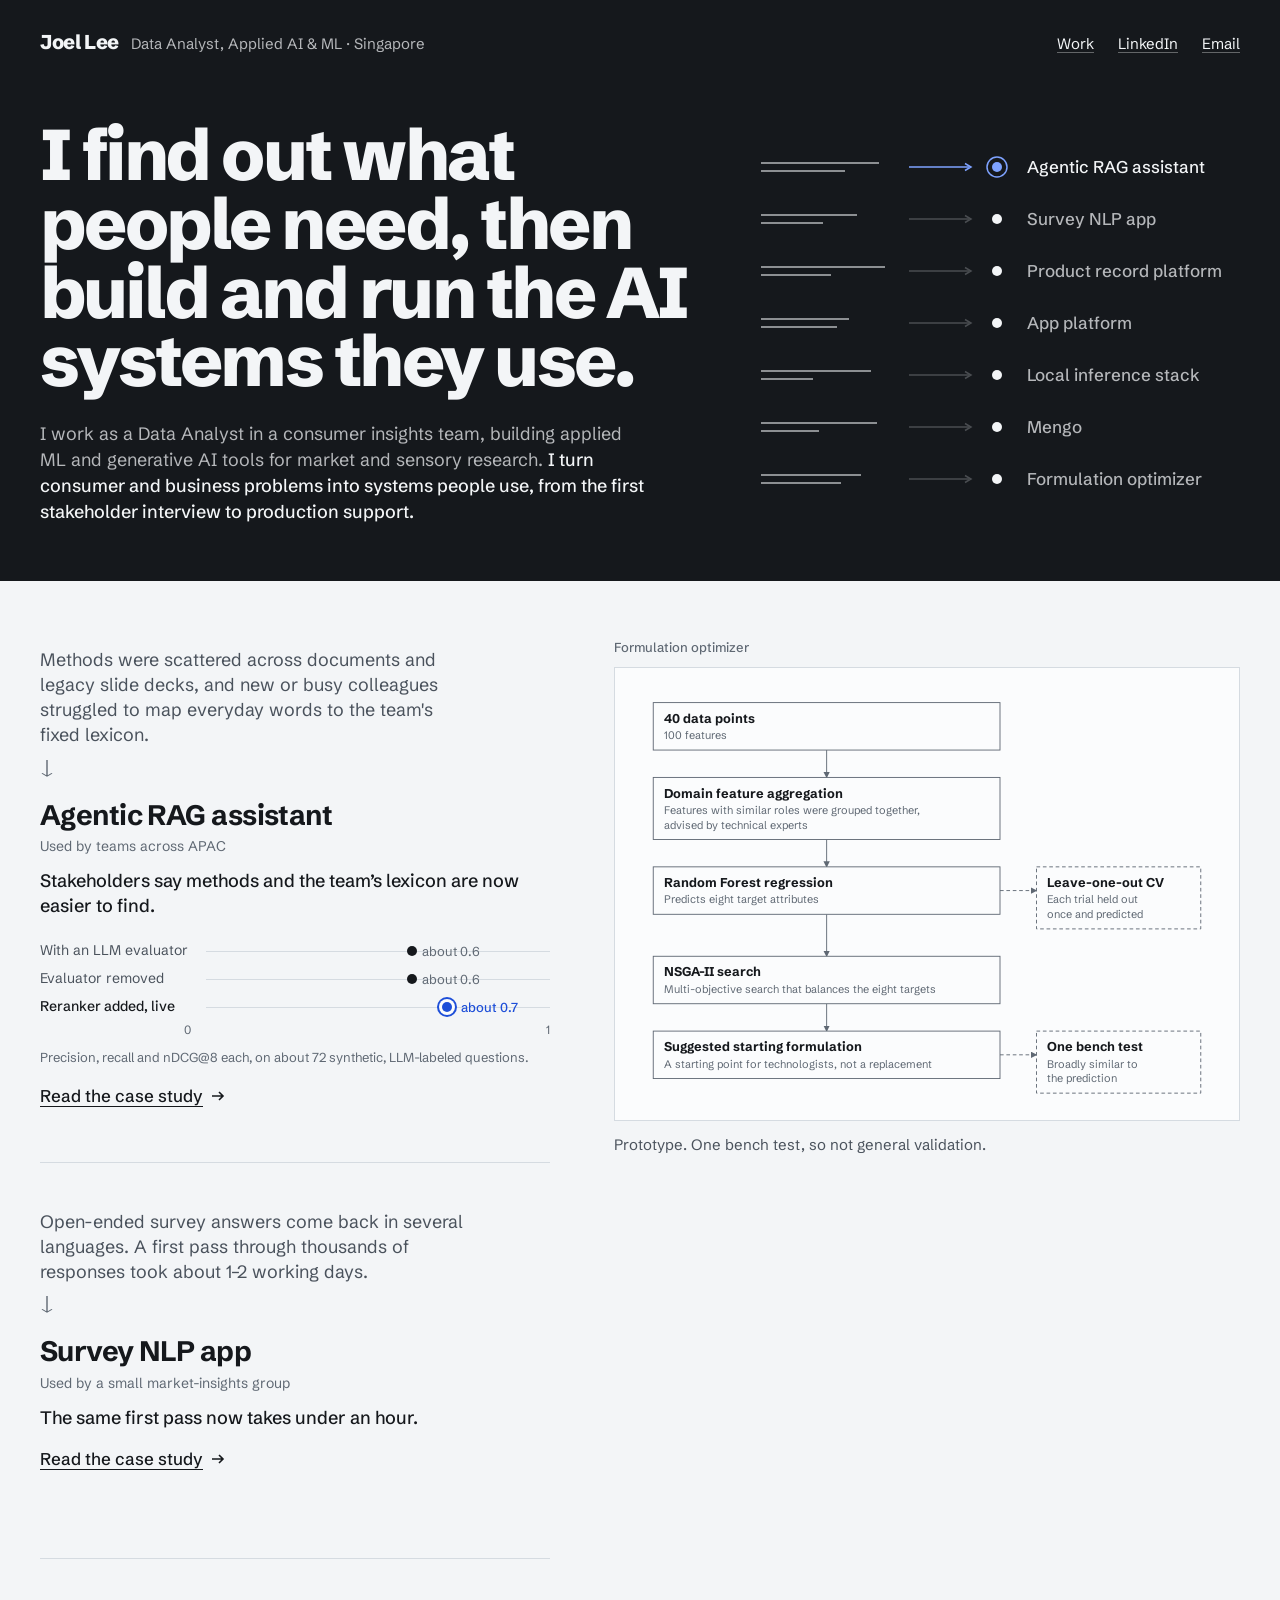
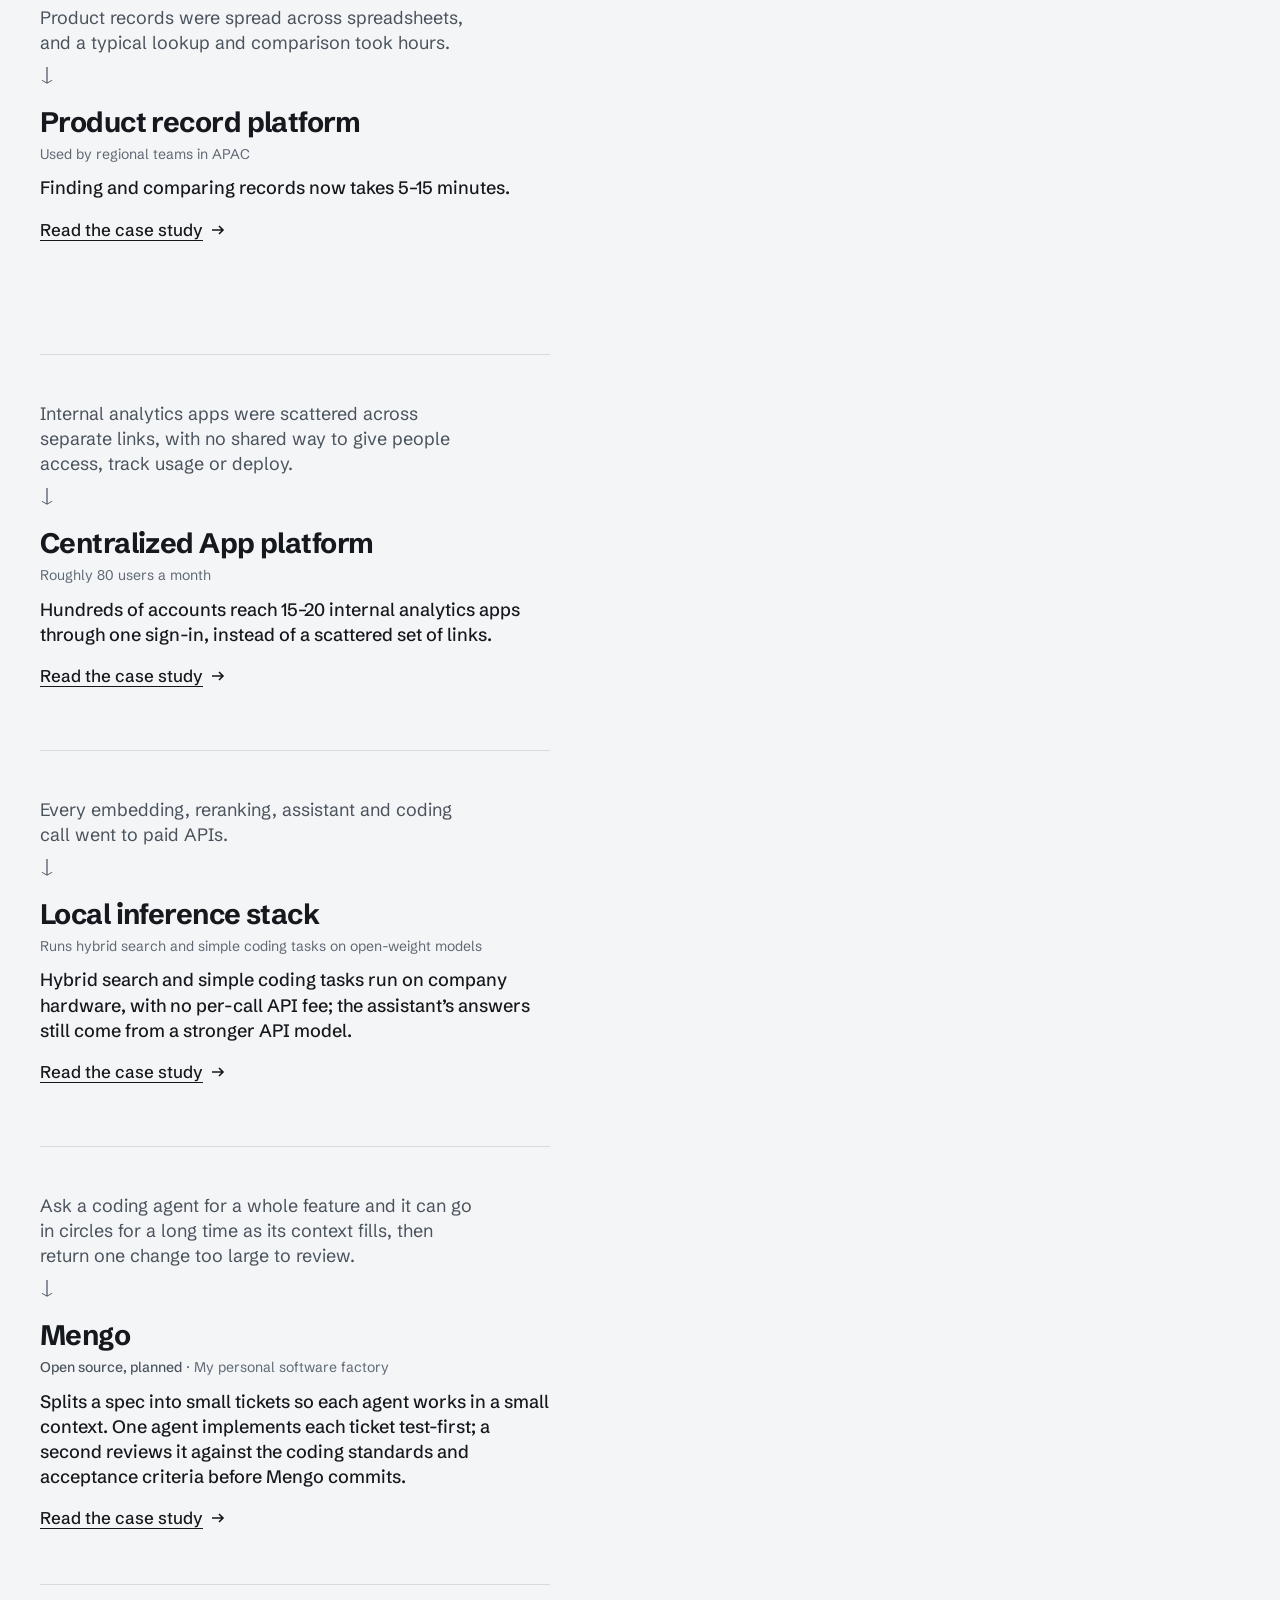
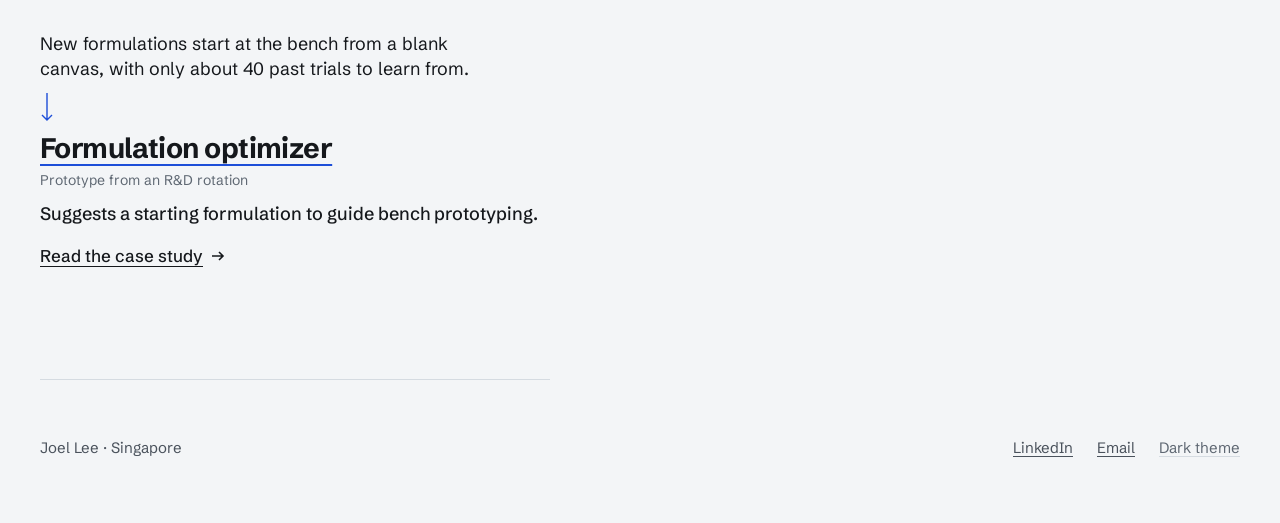
==== index.html @ 68d2e988 "Portfolio site Co-Authored-By: Claude Opus 5.5 <noreply@anthropic.com>" ====
<!doctype html>
<html lang="en">
<head>
<meta charset="utf-8">
<meta name="viewport" content="width=device-width, initial-scale=1">
<title>Joel Lee</title>
<meta name="description" content="Joel Lee, a Data Analyst in a consumer insights team, builds and runs AI systems for market and sensory research. Seven case studies with architecture, decisions and evidence.">
<link rel="preconnect" href="https://fonts.googleapis.com">
<link rel="preconnect" href="https://fonts.gstatic.com" crossorigin>
<link href="https://fonts.googleapis.com/css2?family=Schibsted+Grotesk:wght@400;500;700;800&display=swap" rel="stylesheet">
<style>
:root {
  --ground: #f3f5f7;
  --plot: #fbfcfd;
  --ink: #15181c;
  --ink-2: #4a525c;
  --ink-3: #5f6873;
  --hair: #d5dbe1;
  --vector: #1d4ed8;
  --focus: #1d4ed8;
  /* The band is drawn in the opposite theme's colours, so its accent is the other theme's blue. */
  --band-accent: #7ea2ff;
  --ease-out: cubic-bezier(0.23, 1, 0.32, 1);
  --ease-in-out: cubic-bezier(0.77, 0, 0.175, 1);
  color-scheme: light;
}
@media (prefers-color-scheme: dark) {
  :root:not([data-theme="light"]) {
    --ground: #101316; --plot: #15191d; --ink: #eef1f4; --ink-2: #b3bcc6; --ink-3: #8c96a1;
    --hair: #2a3138; --vector: #7ea2ff; --focus: #7ea2ff; --band-accent: #1d4ed8; color-scheme: dark;
  }
}
:root[data-theme="dark"] {
  --ground: #101316; --plot: #15191d; --ink: #eef1f4; --ink-2: #b3bcc6; --ink-3: #8c96a1;
  --hair: #2a3138; --vector: #7ea2ff; --focus: #7ea2ff; --band-accent: #1d4ed8; color-scheme: dark;
}

* { box-sizing: border-box; }
html { background: var(--ground); scrollbar-color: var(--hair) var(--ground); }
body {
  margin: 0; background: var(--ground); color: var(--ink);
  font: 400 17px/1.55 "Schibsted Grotesk", system-ui, sans-serif;
  -webkit-font-smoothing: antialiased;
}
::selection { background: var(--vector); color: var(--plot); }
a { color: inherit; text-underline-offset: 0.22em; text-decoration-thickness: 1px; }
a:hover { text-decoration-color: var(--vector); }
:focus-visible { outline: 2px solid var(--focus); outline-offset: 3px; }
button { font: inherit; color: inherit; }
h1, h2, h3, p { margin: 0; }

.page { max-width: 1320px; margin: 0 auto; padding: 0 40px; }
.arrow { flex: none; transition: transform 180ms var(--ease-out); }
.go { display: inline-flex; align-items: center; gap: 8px; font-weight: 500; }
.go:hover .arrow { transform: translateX(3px); }

/* The band: the line and the domain edge on ink, drawn in the opposite theme's colours, with the motif beside them.
   The motif draws only with the five --band-* tokens. */
.band {
  --band-bg: var(--ink); --band-fg: var(--ground);
  --band-muted: color-mix(in srgb, var(--band-fg) 72%, var(--band-bg));
  --band-faint: color-mix(in srgb, var(--band-fg) 24%, var(--band-bg));
  background: var(--band-bg); color: var(--band-fg);
}
.band ::selection { background: var(--band-fg); color: var(--band-bg); }
.band :focus-visible { outline-color: var(--band-fg); }
.mast { display: flex; flex-wrap: wrap; justify-content: space-between; align-items: baseline; gap: 12px 32px; padding: 26px 0 0; font-size: 15px; }
.mast b { font-size: 20px; font-weight: 800; letter-spacing: -0.02em; margin-right: 12px; }
.mast span { color: var(--band-muted); }
.mast nav { display: flex; gap: 24px; }
.mast a { color: var(--band-fg); text-decoration-color: color-mix(in srgb, var(--band-fg) 35%, transparent); }
.mast a:hover { text-decoration-color: var(--band-fg); }
.hero { display: grid; grid-template-columns: minmax(0, 1fr) minmax(300px, 0.72fr); gap: 32px 56px; align-items: center; padding: clamp(40px, 7vh, 80px) 0 56px; }
.hero h1 { font-weight: 800; font-size: clamp(44px, 5.6vw, 84px); line-height: 0.96; letter-spacing: -0.035em; margin-bottom: 26px; text-wrap: balance; }
.hero .edge { font-size: clamp(17px, 1.4vw, 20px); line-height: 1.45; color: var(--band-muted); max-width: 34em; }
.hero .edge strong { color: var(--band-fg); font-weight: 500; }

/* The motif. Motion contract, shared with the case studies:
   1. Every keyframe defines only where an element starts; the end is its own resting state,
      so the resting state is the finished drawing, and reduced motion shows exactly that.
   2. transform, opacity and clip-path only. Lines draw with scaleX/scaleY on transform-box: fill-box.
   3. Delays come from the element's own --d (ms). The motif finishes within about 2.4s and never loops. */
.motif { width: 100%; max-width: 520px; justify-self: end; }
.motif svg { display: block; width: 100%; height: auto; overflow: visible; }
.motif * { transform-box: fill-box; }
.m-fade { animation: m-fade 240ms ease-out calc(var(--d, 0) * 1ms) both; }
.m-pop { transform-origin: center; animation: m-pop 260ms var(--ease-out) calc(var(--d, 0) * 1ms) both; }
.m-draw { transform-origin: left center; animation: m-draw 320ms var(--ease-out) calc(var(--d, 0) * 1ms) both; }
@keyframes m-fade { from { opacity: 0; } }
@keyframes m-rise { from { opacity: 0; transform: translateY(8px); } }
@keyframes m-pop { from { opacity: 0; transform: scale(0.6); } }
@keyframes m-draw { from { transform: scaleX(0); } }
.hero h1 { animation: m-rise 360ms var(--ease-out) both; }
/* Seven loose problems settle into rows, and each draws an arrow to the system built for it. Each row is a link to that
   system's case study, and its title wipes in as the dot lands. Row order and count follow the work list below.
   The RAG assistant is selected at rest; hovering or focusing another row moves the selection there.
   Keyframes sit on wrappers or untouched properties, so the hover transitions never fight them. */
.motif-home ol { list-style: none; margin: 0; padding: 0; }
.motif-home a { display: grid; grid-template-columns: minmax(0, 248px) minmax(0, 1fr); align-items: center; gap: 18px; min-height: 52px; color: var(--band-muted); text-decoration: none; }
.motif-home a svg { width: 100%; }
.motif-home .prob line { stroke: var(--band-muted); stroke-width: 1.5; transition: stroke 160ms ease-out; }
.motif-home .prob { transform-origin: center; animation: home-settle 760ms var(--ease-in-out) calc(var(--d) * 1ms) both; }
.motif-home .to { stroke: var(--band-faint); stroke-width: 1.5; transition: stroke 160ms ease-out; }
.motif-home .head { fill: none; stroke: var(--band-faint); stroke-width: 1.5; transition: stroke 160ms ease-out, transform 180ms var(--ease-out); }
.motif-home .dot { fill: var(--band-fg); transition: fill 160ms ease-out; }
.motif-home .ring { fill: none; stroke: var(--band-accent); stroke-width: 1.5; transform-origin: center; opacity: 0; transform: scale(0.6); transition: opacity 160ms ease-out, transform 200ms var(--ease-out); }
.motif-home .name { font-size: 17px; font-weight: 500; line-height: 1.25; text-decoration: underline 1px transparent; text-underline-offset: 0.22em; transition: color 160ms ease-out, text-decoration-color 160ms ease-out; }
.m-wipe { animation: m-wipe 360ms var(--ease-out) calc(var(--d, 0) * 1ms) both; }
@keyframes m-wipe { from { clip-path: inset(0 100% 0 0); } }
.motif-home ol:not(:hover):not(:has(a:focus-visible)) .lead a, .motif-home a:hover, .motif-home a:focus-visible { color: var(--band-fg); }
.motif-home ol:not(:hover):not(:has(a:focus-visible)) .lead :is(.to, .head), .motif-home a:is(:hover, :focus-visible) :is(.to, .head) { stroke: var(--band-accent); }
.motif-home ol:not(:hover):not(:has(a:focus-visible)) .lead .dot, .motif-home a:is(:hover, :focus-visible) .dot { fill: var(--band-accent); }
.motif-home ol:not(:hover):not(:has(a:focus-visible)) .lead .ring, .motif-home a:is(:hover, :focus-visible) .ring { opacity: 1; transform: none; }
.motif-home a:is(:hover, :focus-visible) .prob line { stroke: var(--band-fg); }
.motif-home a:is(:hover, :focus-visible) .head { transform: translateX(3px); }
.motif-home a:is(:hover, :focus-visible) .name { text-decoration-color: var(--band-accent); }
@keyframes home-settle {
  0% { opacity: 0; transform: translate(var(--dx), var(--dy)) rotate(var(--r)); }
  25% { opacity: 1; }
}

/* The work: problem and system pairs on the left, the figure of the pair in view pinned on the right */
.work { padding-top: 56px; }
.split { display: grid; grid-template-columns: minmax(0, 30em) minmax(0, 1fr); gap: 0 64px; align-items: start; }
.pair { position: relative; border-top: 1px solid var(--hair); padding: 44px 0 52px; min-height: 44vh; }
.pair:first-child { border-top: 0; padding-top: 8px; }
.pairs > :last-child { border-bottom: 1px solid var(--hair); }
.pair .prob { font-size: clamp(17px, 1.4vw, 19px); line-height: 1.4; color: var(--ink-2); max-width: 26em; padding: 2px 24px 0 0; text-wrap: pretty; transition: color 160ms ease-out; }
.pair .to { display: block; padding: 12px 0 10px; color: var(--ink-3); }
.pair .to svg { display: block; transform-origin: center top; transform: scaleY(0.6); transition: transform 200ms var(--ease-out), color 160ms ease-out; }
.pair h3 { font-size: clamp(24px, 2.2vw, 30px); line-height: 1.1; letter-spacing: -0.02em; font-weight: 700; }
.pair h3 a { text-decoration: none; }
.pair .by { font-size: 14px; color: var(--ink-3); margin: 6px 0 10px; }
.pair .tag { font-weight: 500; color: var(--ink-2); }
.pair .oc { font-size: 18px; line-height: 1.4; font-weight: 500; max-width: 30em; text-wrap: pretty; }
.pair .go { margin-top: 16px; }
.pair .dp-wrap { margin-top: 18px; }
.pair.on .prob { color: var(--ink); }
.pair.on .to { color: var(--vector); }
.pair.on .to svg { transform: scaleY(1); }
.pair.on h3 a { text-decoration: underline; text-decoration-thickness: 2px; text-decoration-color: var(--vector); }
.pin { position: sticky; top: 24px; }
.slot[hidden] { display: none; }
.slot { animation: fade 160ms ease-out both; }
.slot-h { font-size: 13px; font-weight: 500; color: var(--ink-3); margin-bottom: 10px; }
.inline-fig { display: none; }

/* Figures: the pipeline, flows and time charts */
.frame { background: var(--plot); border: 1px solid var(--hair); padding: 20px 20px 12px; }
.frame svg { display: block; width: 100%; height: auto; }
.pin .frame svg { max-height: calc(100svh - 190px); }
.fig { margin: 0; }
.fig .note { font-size: 15px; color: var(--ink-2); margin-top: 12px; min-height: 3.2em; max-width: 40em; }
.fig .note b { color: var(--ink); }
svg text { font-family: "Schibsted Grotesk", system-ui, sans-serif; }
.node rect { fill: var(--plot); stroke: var(--ink-3); stroke-width: 1; transition: stroke 140ms ease-out; }
.node .t { fill: var(--ink); font-size: 14px; font-weight: 700; }
.node .s { fill: var(--ink-3); font-size: 12px; }
.node { outline: none; }
.node[data-note] { cursor: default; }
.node[data-note]:hover rect, .node:focus-visible rect, .node.on rect { stroke: var(--vector); stroke-width: 1.5; }
.node.dashed rect { stroke-dasharray: 4 3; }
.node.removed .t { text-decoration: line-through; fill: var(--ink-3); }
.edge-l { stroke: var(--ink-3); stroke-width: 1; fill: none; }
.edge-l.dashed { stroke-dasharray: 4 3; }
.ah { fill: var(--ink-3); }
.tc .tt { fill: var(--ink); font-size: 14px; font-weight: 700; }
.tc .ts { fill: var(--ink-3); font-size: 12px; }
.tc .lab { fill: var(--ink); font-size: 14px; font-weight: 700; }
.tc .bar { fill: var(--ink); }
.tc .live .bar { fill: var(--vector); }
.tc .live .val { fill: var(--vector); font-weight: 500; }
.tc .val { fill: var(--ink-2); font-size: 13px; }
.tc .axis { stroke: var(--hair); }
.tc .tick { fill: var(--ink-3); font-size: 12px; }
.node { transform-box: fill-box; animation: node-in 240ms var(--ease-out) both; animation-delay: calc(80ms + var(--i) * 50ms); }
.edges { animation: fade 260ms ease-out 420ms both; }
.tc .bar { transform-box: fill-box; transform-origin: left center; animation: bar-in 320ms var(--ease-out) both; animation-delay: calc(120ms + var(--i) * 80ms); }
@keyframes node-in { from { opacity: 0; transform: translateY(5px); } }
@keyframes fade { from { opacity: 0; } }
@keyframes bar-in { from { transform: scaleX(0); } }

/* The RAG evidence: three pipeline versions on a 0 to 1 track */
.dp { margin: 0; padding: 0; list-style: none; }
.dp li { display: grid; grid-template-columns: 11em minmax(0, 1fr); align-items: center; gap: 12px; font-size: 14px; line-height: 1.25; color: var(--ink-2); min-height: 28px; padding: 3px 0; }
.dp .track { position: relative; align-self: stretch; min-height: 22px; }
.dp .track::before { content: ""; position: absolute; left: 0; right: 0; top: 50%; height: 1px; background: var(--hair); }
.dp .mark { position: absolute; top: 50%; width: 10px; height: 10px; margin: -5px 0 0 -5px; border-radius: 50%; background: var(--ink); animation: grow 220ms var(--ease-out) both; animation-delay: calc(240ms + var(--i) * 60ms); }
.dp .mark + span { position: absolute; top: 50%; transform: translate(10px, -52%); font-size: 13px; color: var(--ink-3); white-space: nowrap; }
.dp li.live { color: var(--ink); font-weight: 500; }
.dp li.live .mark { background: var(--vector); box-shadow: 0 0 0 3px var(--plot), 0 0 0 5px var(--vector); }
.dp li.live .mark + span { color: var(--vector); font-weight: 500; transform: translate(14px, -52%); }
.ticks { display: grid; grid-template-columns: 11em minmax(0, 1fr); gap: 12px; font-size: 12px; color: var(--ink-3); }
.ticks span:last-child { display: flex; justify-content: space-between; }
.dp-note { font-size: 13px; color: var(--ink-3); margin: 8px 0 0; }
@keyframes grow { from { transform: scale(0); } }

footer { display: flex; flex-wrap: wrap; justify-content: space-between; gap: 16px; padding: 56px 0 64px; color: var(--ink-2); font-size: 15px; }
footer nav { display: flex; gap: 24px; flex-wrap: wrap; }
footer .theme { background: none; border: 0; padding: 0; cursor: pointer; text-decoration: underline; text-underline-offset: 0.22em; text-decoration-color: var(--hair); color: var(--ink-3); }

/* Stacked: no pinned figure; each pair carries its own figure, scrolling sideways inside its frame. */
@media (max-width: 900px) {
  .page { padding: 0 16px; }
  .hero { grid-template-columns: 1fr; padding-top: 32px; }
  .motif { justify-self: start; max-width: 420px; }
  .motif-home a { grid-template-columns: minmax(0, 132px) minmax(0, 1fr); gap: 14px; min-height: 46px; }
  .motif-home .name { font-size: 16px; }
  .split { grid-template-columns: minmax(0, 1fr); }
  .pin { display: none; }
  .pair { min-height: 0; padding: 24px 0 28px; }
  .pair .to { padding: 8px 0; }
  .pair .to svg { transform: none; }
  .inline-fig { display: block; margin-top: 20px; }
  .frame { overflow-x: auto; padding: 14px; }
  .frame svg { min-width: 540px; }
  .dp li, .ticks { grid-template-columns: 9.5em minmax(0, 1fr); }
}

@media (prefers-reduced-motion: reduce) {
  *, *::before, *::after { animation: none !important; transition: none !important; }
}
</style>
</head>
<body>
<svg width="0" height="0" style="position:absolute" aria-hidden="true"><defs><marker id="ah" viewBox="0 0 8 8" refX="7" refY="4" markerWidth="7" markerHeight="7" orient="auto-start-reverse"><path class="ah" d="M0 0L8 4L0 8Z"/></marker></defs></svg>
<div class="band"><div class="page">
  <header class="mast"><p><b>Joel Lee</b><span>Data Analyst, Applied AI &amp; ML · Singapore</span></p>
    <nav aria-label="Site"><a href="#work">Work</a><a href="https://www.linkedin.com/in/joellee3433b221a" rel="noopener">LinkedIn</a><a href="mailto:cryptic912@gmail.com">Email</a></nav></header>
  <div class="hero"><div><h1>I find out what people need, then build and run the AI systems they use.</h1>
    <p class="edge">I work as a Data Analyst in a consumer insights team, building applied ML and generative AI tools for market and sensory research. <strong> I turn consumer and business problems into systems people use, from the first stakeholder interview to production support. </strong></p></div>
    <nav class="motif motif-home" aria-label="Case studies"><ol>
      <li class="lead"><a href="work/rag/"><svg viewBox="0 0 248 44" aria-hidden="true">
        <g class="prob" style="--dx:40px; --dy:70px; --r:-24deg; --d:0"><line x1="0" y1="18" x2="118" y2="18"/><line x1="0" y1="26" x2="84" y2="26"/></g>
        <line class="to m-draw" x1="148" y1="22" x2="208" y2="22" style="--d:720"/>
        <path class="head m-fade" d="M204 18.5L210 22L204 25.5" style="--d:940"/>
        <g class="m-pop" style="--d:1500"><circle class="ring" cx="236" cy="22" r="10"/></g><circle class="dot m-pop" cx="236" cy="22" r="5" style="--d:880"/>
      </svg><span class="name m-wipe" style="--d:920">Agentic RAG assistant</span></a></li>
      <li><a href="work/nlp/"><svg viewBox="0 0 248 44" aria-hidden="true">
        <g class="prob" style="--dx:110px; --dy:-18px; --r:18deg; --d:60"><line x1="0" y1="18" x2="96" y2="18"/><line x1="0" y1="26" x2="62" y2="26"/></g>
        <line class="to m-draw" x1="148" y1="22" x2="208" y2="22" style="--d:790"/>
        <path class="head m-fade" d="M204 18.5L210 22L204 25.5" style="--d:1010"/>
        <circle class="ring" cx="236" cy="22" r="10"/><circle class="dot m-pop" cx="236" cy="22" r="5" style="--d:950"/>
      </svg><span class="name m-wipe" style="--d:990">Survey NLP app</span></a></li>
      <li><a href="work/records/"><svg viewBox="0 0 248 44" aria-hidden="true">
        <g class="prob" style="--dx:12px; --dy:52px; --r:-12deg; --d:120"><line x1="0" y1="18" x2="124" y2="18"/><line x1="0" y1="26" x2="70" y2="26"/></g>
        <line class="to m-draw" x1="148" y1="22" x2="208" y2="22" style="--d:860"/>
        <path class="head m-fade" d="M204 18.5L210 22L204 25.5" style="--d:1080"/>
        <circle class="ring" cx="236" cy="22" r="10"/><circle class="dot m-pop" cx="236" cy="22" r="5" style="--d:1020"/>
      </svg><span class="name m-wipe" style="--d:1060">Product record platform</span></a></li>
      <li><a href="work/platform/"><svg viewBox="0 0 248 44" aria-hidden="true">
        <g class="prob" style="--dx:128px; --dy:24px; --r:30deg; --d:180"><line x1="0" y1="18" x2="88" y2="18"/><line x1="0" y1="26" x2="76" y2="26"/></g>
        <line class="to m-draw" x1="148" y1="22" x2="208" y2="22" style="--d:930"/>
        <path class="head m-fade" d="M204 18.5L210 22L204 25.5" style="--d:1150"/>
        <circle class="ring" cx="236" cy="22" r="10"/><circle class="dot m-pop" cx="236" cy="22" r="5" style="--d:1090"/>
      </svg><span class="name m-wipe" style="--d:1130">App platform</span></a></li>
      <li><a href="work/gpu/"><svg viewBox="0 0 248 44" aria-hidden="true">
        <g class="prob" style="--dx:64px; --dy:-56px; --r:-32deg; --d:240"><line x1="0" y1="18" x2="110" y2="18"/><line x1="0" y1="26" x2="52" y2="26"/></g>
        <line class="to m-draw" x1="148" y1="22" x2="208" y2="22" style="--d:1000"/>
        <path class="head m-fade" d="M204 18.5L210 22L204 25.5" style="--d:1220"/>
        <circle class="ring" cx="236" cy="22" r="10"/><circle class="dot m-pop" cx="236" cy="22" r="5" style="--d:1160"/>
      </svg><span class="name m-wipe" style="--d:1200">Local inference stack</span></a></li>
      <li><a href="work/mengo/"><svg viewBox="0 0 248 44" aria-hidden="true">
        <g class="prob" style="--dx:30px; --dy:-82px; --r:22deg; --d:360"><line x1="0" y1="18" x2="116" y2="18"/><line x1="0" y1="26" x2="58" y2="26"/></g>
        <line class="to m-draw" x1="148" y1="22" x2="208" y2="22" style="--d:1140"/>
        <path class="head m-fade" d="M204 18.5L210 22L204 25.5" style="--d:1360"/>
        <circle class="ring" cx="236" cy="22" r="10"/><circle class="dot m-pop" cx="236" cy="22" r="5" style="--d:1300"/>
      </svg><span class="name m-wipe" style="--d:1340">Mengo</span></a></li>
      <li><a href="work/formulation/"><svg viewBox="0 0 248 44" aria-hidden="true">
        <g class="prob" style="--dx:92px; --dy:-34px; --r:14deg; --d:300"><line x1="0" y1="18" x2="100" y2="18"/><line x1="0" y1="26" x2="80" y2="26"/></g>
        <line class="to m-draw" x1="148" y1="22" x2="208" y2="22" style="--d:1070"/>
        <path class="head m-fade" d="M204 18.5L210 22L204 25.5" style="--d:1290"/>
        <circle class="ring" cx="236" cy="22" r="10"/><circle class="dot m-pop" cx="236" cy="22" r="5" style="--d:1230"/>
      </svg><span class="name m-wipe" style="--d:1270">Formulation optimizer</span></a></li>
    </ol></nav></div>
</div></div>

<div class="page">
<main>
<section class="work" id="work" aria-label="Problems and the systems I built for them">
  <div class="split">
    <div class="pairs"><article class="pair on" data-id="rag">
      <p class="prob">Methods were scattered across documents and legacy slide decks, and new or busy colleagues struggled to map everyday words to the team's fixed lexicon.</p><span class="to"><svg width="14" height="30" viewBox="0 0 14 30" aria-hidden="true"><path d="M7 0v27M2 22l5 5 5-5" fill="none" stroke="currentColor" stroke-width="1.4"/></svg></span>
      <div><h3><a href="work/rag/">Agentic RAG assistant</a></h3>
  <p class="by">Used by teams across APAC</p>
  <p class="oc">Stakeholders say methods and the team’s lexicon are now easier to find.</p><div class="dp-wrap"><ul class="dp" aria-label="Retrieval quality across three pipeline versions">
    <li class=""><span>With an LLM evaluator</span><span class="track"><span class="mark" style="left:60%; --i:0"></span><span style="left:60%">about 0.6</span></span></li><li class=""><span>Evaluator removed</span><span class="track"><span class="mark" style="left:60%; --i:1"></span><span style="left:60%">about 0.6</span></span></li><li class="live"><span>Reranker added, live</span><span class="track"><span class="mark" style="left:70%; --i:2"></span><span style="left:70%">about 0.7</span></span></li>
  </ul><div class="ticks" aria-hidden="true"><span></span><span><span>0</span><span>1</span></span></div>
  <p class="dp-note">Precision, recall and nDCG@8 each, on about 72 synthetic, LLM-labeled questions.</p></div><a class="go" href="work/rag/">Read the case study <svg class="arrow" width="14" height="14" viewBox="0 0 14 14" aria-hidden="true"><path d="M1 7h11M8 3l4 4-4 4" fill="none" stroke="currentColor" stroke-width="1.6"/></svg></a></div>
      <div class="inline-fig"><figure class="fig" data-fig="rag"><div class="frame"><svg viewBox="0 0 640 580" role="group" aria-label="Pipeline of the Agentic RAG assistant"><g class="edges"><path class="edge-l" d="M210,60L210,84" marker-end="url(#ah)"/><path class="edge-l" d="M210,136L79,170" marker-end="url(#ah)"/><path class="edge-l" d="M210,136L210,170" marker-end="url(#ah)"/><path class="edge-l" d="M210,136L341,170" marker-end="url(#ah)"/><path class="edge-l" d="M79,222L79,256" marker-end="url(#ah)"/><path class="edge-l" d="M210,222L210,256" marker-end="url(#ah)"/><path class="edge-l" d="M341,222L341,256" marker-end="url(#ah)"/><path class="edge-l dashed" d="M400,282L440,282" marker-end="url(#ah)"/><path class="edge-l" d="M210,308L210,342" marker-end="url(#ah)"/><path class="edge-l dashed" d="M440,368L400,368" marker-end="url(#ah)"/><path class="edge-l" d="M210,394L210,428" marker-end="url(#ah)"/><path class="edge-l dashed" d="M400,454L440,454" marker-end="url(#ah)"/><path class="edge-l" d="M210,480L210,514" marker-end="url(#ah)"/></g><g class="node " style="--i:0" data-note="q" tabindex="0" aria-label="Question">
    <rect x="150" y="20" width="120" height="40"/>
    <text class="t" x="162" y="45">Question</text>
    </g><g class="node " style="--i:1" data-note="c" tabindex="0" aria-label="Clarifier: Asks follow-ups, records the answers, picks a collection">
    <rect x="20" y="84" width="380" height="52"/>
    <text class="t" x="32" y="106">Clarifier</text>
    <text class="s" x="32" y="124">Asks follow-ups, records the answers, picks a collection</text></g><g class="node " style="--i:2" data-note="r1" tabindex="0" aria-label="Retriever: Knowledge base 1">
    <rect x="20" y="170" width="118" height="52"/>
    <text class="t" x="32" y="192">Retriever</text>
    <text class="s" x="32" y="210">Knowledge base 1</text></g><g class="node " style="--i:3" data-note="r2" tabindex="0" aria-label="Retriever: Knowledge base 2">
    <rect x="151" y="170" width="118" height="52"/>
    <text class="t" x="163" y="192">Retriever</text>
    <text class="s" x="163" y="210">Knowledge base 2</text></g><g class="node " style="--i:4" data-note="r3" tabindex="0" aria-label="Retriever: Knowledge base 3">
    <rect x="282" y="170" width="118" height="52"/>
    <text class="t" x="294" y="192">Retriever</text>
    <text class="s" x="294" y="210">Knowledge base 3</text></g><g class="node " style="--i:5" data-note="h" tabindex="0" aria-label="Hybrid search: BM25 keywords and vectors">
    <rect x="20" y="256" width="380" height="52"/>
    <text class="t" x="32" y="278">Hybrid search</text>
    <text class="s" x="32" y="296">BM25 keywords and vectors</text></g><g class="node dashed removed" style="--i:6" data-note="e" tabindex="0" aria-label="Evaluator agent: Removed after testing">
    <rect x="440" y="256" width="180" height="52"/>
    <text class="t" x="452" y="278">Evaluator agent</text>
    <text class="s" x="452" y="296">Removed after testing</text></g><g class="node " style="--i:7" data-note="k" tabindex="0" aria-label="Cross-encoder rerank: Reorders the combined results">
    <rect x="20" y="342" width="380" height="52"/>
    <text class="t" x="32" y="364">Cross-encoder rerank</text>
    <text class="s" x="32" y="382">Reorders the combined results</text></g><g class="node dashed" style="--i:8" data-note="g" tabindex="0" aria-label="Local GPU: Embeddings and reranker">
    <rect x="440" y="342" width="180" height="52"/>
    <text class="t" x="452" y="364">Local GPU</text>
    <text class="s" x="452" y="382">Embeddings and reranker</text></g><g class="node " style="--i:9" data-note="n" tabindex="0" aria-label="Generator: API model; can search again with a rewritten query">
    <rect x="20" y="428" width="380" height="52"/>
    <text class="t" x="32" y="450">Generator</text>
    <text class="s" x="32" y="468">API model; can search again with a rewritten query</text></g><g class="node dashed" style="--i:10" data-note="l" tabindex="0" aria-label="Langfuse: Traces every run">
    <rect x="440" y="428" width="180" height="52"/>
    <text class="t" x="452" y="450">Langfuse</text>
    <text class="s" x="452" y="468">Traces every run</text></g><g class="node " style="--i:11" data-note="a" tabindex="0" aria-label="Answer with sources: The documents it drew on, listed with every answer">
    <rect x="20" y="514" width="380" height="52"/>
    <text class="t" x="32" y="536">Answer with sources</text>
    <text class="s" x="32" y="554">The documents it drew on, listed with every answer</text></g></svg></div>
  <figcaption class="note" data-default="Point at any part of the pipeline to see what it does." aria-live="polite">Point at any part of the pipeline to see what it does. </figcaption></figure></div></article><article class="pair" data-id="nlp">
      <p class="prob">Open-ended survey answers come back in several languages. A first pass through thousands of responses took about 1–2 working days.</p><span class="to"><svg width="14" height="30" viewBox="0 0 14 30" aria-hidden="true"><path d="M7 0v27M2 22l5 5 5-5" fill="none" stroke="currentColor" stroke-width="1.4"/></svg></span>
      <div><h3><a href="work/nlp/">Survey NLP app</a></h3>
  <p class="by">Used by a small market-insights group</p>
  <p class="oc">The same first pass now takes under an hour.</p><a class="go" href="work/nlp/">Read the case study <svg class="arrow" width="14" height="14" viewBox="0 0 14 14" aria-hidden="true"><path d="M1 7h11M8 3l4 4-4 4" fill="none" stroke="currentColor" stroke-width="1.6"/></svg></a></div>
      <div class="inline-fig"><figure class="fig" data-fig="nlp"><div class="frame"><svg class="tc" viewBox="0 0 640 246" role="img" aria-label="First-pass review of about 4,000 responses: Before about 1–2 working days, With the app no more than about 1 hour">
    <text class="tt" x="20" y="26">First-pass review of about 4,000 responses</text><text class="ts" x="20" y="44">Translation, sentiment analysis and review; estimated working time</text>
    <g class="">
      <text class="lab" x="20" y="100">Before</text><text class="ts" x="20" y="117">Before the app</text>
      <rect class="bar" style="--i:0" x="220" y="88" width="380" height="16"/>
      <text class="val" x="596" y="124" text-anchor="end">about 1–2 working days</text></g><g class="live">
      <text class="lab" x="20" y="164">With the app</text><text class="ts" x="20" y="181">Upper bound</text>
      <rect class="bar" style="--i:1" x="220" y="152" width="23.75" height="16"/>
      
      <text class="val" x="253.75" y="164" text-anchor="start">no more than about 1 hour</text></g>
    <line class="axis" x1="220" x2="600" y1="206" y2="206"/>
    <line class="axis" x1="220" x2="220" y1="206" y2="211"/><text class="tick" x="220" y="226" text-anchor="middle">0</text><line class="axis" x1="410" x2="410" y1="206" y2="211"/><text class="tick" x="410" y="226" text-anchor="middle">1 day</text><line class="axis" x1="600" x2="600" y1="206" y2="211"/><text class="tick" x="600" y="226" text-anchor="middle">2 days</text></svg></div></figure></div></article><article class="pair" data-id="records">
      <p class="prob">Product records were spread across spreadsheets, and a typical lookup and comparison took hours.</p><span class="to"><svg width="14" height="30" viewBox="0 0 14 30" aria-hidden="true"><path d="M7 0v27M2 22l5 5 5-5" fill="none" stroke="currentColor" stroke-width="1.4"/></svg></span>
      <div><h3><a href="work/records/">Product record platform</a></h3>
  <p class="by">Used by regional teams in APAC</p>
  <p class="oc">Finding and comparing records now takes 5–15 minutes.</p><a class="go" href="work/records/">Read the case study <svg class="arrow" width="14" height="14" viewBox="0 0 14 14" aria-hidden="true"><path d="M1 7h11M8 3l4 4-4 4" fill="none" stroke="currentColor" stroke-width="1.6"/></svg></a></div>
      <div class="inline-fig"><figure class="fig" data-fig="records"><div class="frame"><svg class="tc" viewBox="0 0 640 246" role="img" aria-label="A typical record-location and comparison task: Before about 1 hour, After about 5–15 minutes">
    <text class="tt" x="20" y="26">A typical record-location and comparison task</text><text class="ts" x="20" y="44">Time per task in minutes, my estimate</text>
    <g class="">
      <text class="lab" x="20" y="100">Before</text><text class="ts" x="20" y="117">Excel files</text>
      <rect class="bar" style="--i:0" x="220" y="88" width="380" height="16"/>
      
      <text class="val" x="596" y="124" text-anchor="end">about 1 hour</text></g><g class="live">
      <text class="lab" x="20" y="164">After</text><text class="ts" x="20" y="181">Search app</text>
      <rect class="bar" style="--i:1" x="220" y="152" width="95" height="16"/>
      <text class="val" x="325" y="164" text-anchor="start">about 5–15 minutes</text></g>
    <line class="axis" x1="220" x2="600" y1="206" y2="206"/>
    <line class="axis" x1="220" x2="220" y1="206" y2="211"/><text class="tick" x="220" y="226" text-anchor="middle">0</text><line class="axis" x1="315" x2="315" y1="206" y2="211"/><text class="tick" x="315" y="226" text-anchor="middle">15</text><line class="axis" x1="410" x2="410" y1="206" y2="211"/><text class="tick" x="410" y="226" text-anchor="middle">30</text><line class="axis" x1="505" x2="505" y1="206" y2="211"/><text class="tick" x="505" y="226" text-anchor="middle">45</text><line class="axis" x1="600" x2="600" y1="206" y2="211"/><text class="tick" x="600" y="226" text-anchor="middle">60</text></svg></div>
  <figcaption class="note" data-default="Behind the search, about 50 Excel datasets became 13 PostgreSQL tables.">Behind the search, about 50 Excel datasets became 13 PostgreSQL tables.</figcaption></figure></div></article><article class="pair" data-id="platform">
      <p class="prob">Internal analytics apps were scattered across separate links, with no shared way to give people access, track usage or deploy.</p><span class="to"><svg width="14" height="30" viewBox="0 0 14 30" aria-hidden="true"><path d="M7 0v27M2 22l5 5 5-5" fill="none" stroke="currentColor" stroke-width="1.4"/></svg></span>
      <div><h3><a href="work/platform/">Centralized App platform</a></h3>
  <p class="by">Roughly 80 users a month</p>
  <p class="oc">Hundreds of accounts reach 15–20 internal analytics apps through one sign-in, instead of a scattered set of links.</p><a class="go" href="work/platform/">Read the case study <svg class="arrow" width="14" height="14" viewBox="0 0 14 14" aria-hidden="true"><path d="M1 7h11M8 3l4 4-4 4" fill="none" stroke="currentColor" stroke-width="1.6"/></svg></a></div>
      <div class="inline-fig"><figure class="fig" data-fig="platform"><div class="frame"><svg viewBox="0 0 640 378" role="group" aria-label="How the app platform serves its users"><g class="edges"><path class="edge-l" d="M210,68L210,98" marker-end="url(#ah)"/><path class="edge-l dashed" d="M400,124L440,124" marker-end="url(#ah)"/><path class="edge-l" d="M210,166L210,196" marker-end="url(#ah)"/><path class="edge-l" d="M210,264L210,294" marker-end="url(#ah)"/><path class="edge-l dashed" d="M400,320L440,320" marker-end="url(#ah)"/></g><g class="node " style="--i:0" aria-label="Users: About 300 accounts; 80 active monthly users">
    <rect x="20" y="16" width="380" height="52"/>
    <text class="t" x="32" y="38">Users</text>
    <text class="s" x="32" y="56">About 300 accounts; 80 active monthly users</text></g><g class="node " style="--i:1" aria-label="ShinyProxy: One sign-in for every app Group-based app access, managed in one configuration">
    <rect x="20" y="98" width="380" height="68"/>
    <text class="t" x="32" y="120">ShinyProxy</text>
    <text class="s" x="32" y="138">One sign-in for every app</text><text class="s" x="32" y="154">Group-based app access, managed in one configuration</text></g><g class="node dashed" style="--i:2" aria-label="Monitoring app: Reads ShinyProxy logs for troubleshooting">
    <rect x="440" y="98" width="180" height="68"/>
    <text class="t" x="452" y="120">Monitoring app</text>
    <text class="s" x="452" y="138">Reads ShinyProxy logs</text><text class="s" x="452" y="154">for troubleshooting</text></g><g class="node " style="--i:3" aria-label="Podman: Starts an app’s container when someone opens it Stops when idle; keeps the most frequented apps warm">
    <rect x="20" y="196" width="380" height="68"/>
    <text class="t" x="32" y="218">Podman</text>
    <text class="s" x="32" y="236">Starts an app’s container when someone opens it</text><text class="s" x="32" y="252">Stops when idle; keeps the most frequented apps warm</text></g><g class="node " style="--i:4" aria-label="15–20 containerized apps: One container per session, or shared for read-only apps">
    <rect x="20" y="294" width="380" height="52"/>
    <text class="t" x="32" y="316">15–20 containerized apps</text>
    <text class="s" x="32" y="334">One container per session, or shared for read-only apps</text></g><g class="node dashed" style="--i:5" aria-label="Weekly backups: Automated SQL database backups">
    <rect x="440" y="294" width="180" height="68"/>
    <text class="t" x="452" y="316">Weekly backups</text>
    <text class="s" x="452" y="334">Automated SQL</text><text class="s" x="452" y="350">database backups</text></g></svg></div>
    </figure></div></article><article class="pair" data-id="gpu">
      <p class="prob">Every embedding, reranking, assistant and coding call went to paid APIs.</p><span class="to"><svg width="14" height="30" viewBox="0 0 14 30" aria-hidden="true"><path d="M7 0v27M2 22l5 5 5-5" fill="none" stroke="currentColor" stroke-width="1.4"/></svg></span>
      <div><h3><a href="work/gpu/">Local inference stack</a></h3>
  <p class="by">Runs hybrid search and simple coding tasks on open-weight models</p>
  <p class="oc">Hybrid search and simple coding tasks run on company hardware, with no per-call API fee; the assistant&rsquo;s answers still come from a stronger API model.</p><a class="go" href="work/gpu/">Read the case study <svg class="arrow" width="14" height="14" viewBox="0 0 14 14" aria-hidden="true"><path d="M1 7h11M8 3l4 4-4 4" fill="none" stroke="currentColor" stroke-width="1.6"/></svg></a></div>
      <div class="inline-fig"><figure class="fig" data-fig="gpu"><div class="frame"><svg viewBox="0 0 640 428" role="group" aria-label="How the local inference stack serves the assistant and coding tasks"><g class="edges"><path class="edge-l dashed" d="M400,42L440,42" marker-end="url(#ah)"/><path class="edge-l" d="M210,68L210,98" marker-end="url(#ah)"/><path class="edge-l" d="M210,150L210,180" marker-end="url(#ah)"/><path class="edge-l" d="M440,206L400,206" marker-end="url(#ah)"/><path class="edge-l" d="M210,248L210,278" marker-end="url(#ah)"/><path class="edge-l" d="M210,330L210,360" marker-end="url(#ah)"/></g><g class="node " style="--i:0" aria-label="Agentic RAG assistant: Search runs locally; answers come from the API">
    <rect x="20" y="16" width="380" height="52"/>
    <text class="t" x="32" y="38">Agentic RAG assistant</text>
    <text class="s" x="32" y="56">Search runs locally; answers come from the API</text></g><g class="node dashed" style="--i:1" aria-label="External API: Answer generation">
    <rect x="440" y="16" width="180" height="52"/>
    <text class="t" x="452" y="38">External API</text>
    <text class="s" x="452" y="56">Answer generation</text></g><g class="node " style="--i:2" aria-label="Container Warm-up request: Sent on app open; hides a 40–60 s load">
    <rect x="20" y="98" width="380" height="52"/>
    <text class="t" x="32" y="120">Container Warm-up request</text>
    <text class="s" x="32" y="138">Sent on app open; hides a 40–60 s load</text></g><g class="node " style="--i:3" aria-label="llama-swap: One OpenAI-compatible endpoint on one port Starts the model containers on demand">
    <rect x="20" y="180" width="380" height="68"/>
    <text class="t" x="32" y="202">llama-swap</text>
    <text class="s" x="32" y="220">One OpenAI-compatible endpoint on one port</text><text class="s" x="32" y="236">Starts the model containers on demand</text></g><g class="node " style="--i:4" aria-label="IDE assistant: Simple coding tasks run locally">
    <rect x="440" y="180" width="180" height="68"/>
    <text class="t" x="452" y="202">IDE assistant</text>
    <text class="s" x="452" y="220">Simple coding tasks</text><text class="s" x="452" y="236">run locally</text></g><g class="node " style="--i:5" aria-label="vLLM in Podman, on a local GPU">
    <rect x="20" y="278" width="380" height="52"/>
    <text class="t" x="32" y="300">vLLM in Podman, on a local GPU</text>
    </g><g class="node " style="--i:6" aria-label="Embeddings and reranker: Used by RAG hybrid search">
    <rect x="20" y="360" width="380" height="52"/>
    <text class="t" x="32" y="382">Embeddings and reranker</text>
    <text class="s" x="32" y="400">Used by RAG hybrid search</text></g></svg></div>
  </figure></div></article><article class="pair" data-id="mengo">
      <p class="prob">Ask a coding agent for a whole feature and it can go in circles for a long time as its context fills, then return one change too large to review.</p><span class="to"><svg width="14" height="30" viewBox="0 0 14 30" aria-hidden="true"><path d="M7 0v27M2 22l5 5 5-5" fill="none" stroke="currentColor" stroke-width="1.4"/></svg></span>
      <div><h3><a href="work/mengo/">Mengo</a></h3>
  <p class="by"><span class="tag">Open source, planned</span> · My personal software factory</p>
  <p class="oc">Splits a spec into small tickets so each agent works in a small context. One agent implements each ticket test-first; a second reviews it against the coding standards and acceptance criteria before Mengo commits.</p><a class="go" href="work/mengo/">Read the case study <svg class="arrow" width="14" height="14" viewBox="0 0 14 14" aria-hidden="true"><path d="M1 7h11M8 3l4 4-4 4" fill="none" stroke="currentColor" stroke-width="1.6"/></svg></a></div>
      <div class="inline-fig"><figure class="fig" data-fig="mengo"><div class="frame"><svg viewBox="0 0 640 526" role="group" aria-label="Mengo’s loop for each ticket"><g class="edges"><path class="edge-l" d="M210,68L210,98" marker-end="url(#ah)"/><path class="edge-l" d="M210,150L210,180" marker-end="url(#ah)"/><path class="edge-l" d="M210,232L210,262" marker-end="url(#ah)"/><path class="edge-l dashed" d="M400,288L440,288" marker-end="url(#ah)"/><path class="edge-l" d="M210,330L210,360" marker-end="url(#ah)"/><path class="edge-l" d="M210,428L210,458" marker-end="url(#ah)"/></g><g class="node " style="--i:0" aria-label="Spec: The change you want">
    <rect x="20" y="16" width="380" height="52"/>
    <text class="t" x="32" y="38">Spec</text>
    <text class="s" x="32" y="56">The change you want</text></g><g class="node " style="--i:1" aria-label="Tickets: With acceptance criteria">
    <rect x="20" y="98" width="380" height="52"/>
    <text class="t" x="32" y="120">Tickets</text>
    <text class="s" x="32" y="138">With acceptance criteria</text></g><g class="node " style="--i:2" aria-label="Implement: An agent reads the ticket and changes the code using a TDD skill">
    <rect x="20" y="180" width="380" height="52"/>
    <text class="t" x="32" y="202">Implement</text>
    <text class="s" x="32" y="220">An agent reads the ticket and changes the code using a TDD skill</text></g><g class="node " style="--i:3" aria-label="Check: Runs deterministic checks set beforehand in mengo.toml; the implementer repairs required checks that newly fail">
    <rect x="20" y="262" width="380" height="68"/>
    <text class="t" x="32" y="284">Check</text>
    <text class="s" x="32" y="302">Runs deterministic checks set beforehand in mengo.toml;</text><text class="s" x="32" y="318">the implementer repairs required checks that newly fail</text></g><g class="node dashed" style="--i:4" aria-label="Repair budget: Three rounds per ticket by default">
    <rect x="440" y="262" width="180" height="68"/>
    <text class="t" x="452" y="284">Repair budget</text>
    <text class="s" x="452" y="302">Three rounds per</text><text class="s" x="452" y="318">ticket by default</text></g><g class="node " style="--i:5" aria-label="Review: A second agent reviews the change against the ticket and the repo’s coding standards, and fixes problems">
    <rect x="20" y="360" width="380" height="68"/>
    <text class="t" x="32" y="382">Review</text>
    <text class="s" x="32" y="400">A second agent reviews the change against</text><text class="s" x="32" y="416">the ticket and the repo’s coding standards, and fixes problems</text></g><g class="node " style="--i:6" aria-label="Commit: One local commit per ticket">
    <rect x="20" y="458" width="380" height="52"/>
    <text class="t" x="32" y="480">Commit</text>
    <text class="s" x="32" y="498">One local commit per ticket.</text></g></svg></div>
 </figure></div></article><article class="pair" data-id="formulation">
      <p class="prob">New formulations start at the bench from a blank canvas, with only about 40 past trials to learn from.</p><span class="to"><svg width="14" height="30" viewBox="0 0 14 30" aria-hidden="true"><path d="M7 0v27M2 22l5 5 5-5" fill="none" stroke="currentColor" stroke-width="1.4"/></svg></span>
      <div><h3><a href="work/formulation/">Formulation optimizer</a></h3>
  <p class="by">Prototype from an R&D rotation</p>
  <p class="oc">Suggests a starting formulation to guide bench prototyping.</p><a class="go" href="work/formulation/">Read the case study <svg class="arrow" width="14" height="14" viewBox="0 0 14 14" aria-hidden="true"><path d="M1 7h11M8 3l4 4-4 4" fill="none" stroke="currentColor" stroke-width="1.6"/></svg></a></div>
      <div class="inline-fig"><figure class="fig" data-fig="formulation"><div class="frame"><svg viewBox="0 0 640 460" role="group" aria-label="How the formulation optimizer suggests a starting point"><g class="edges"><path class="edge-l" d="M210,68L210,98" marker-end="url(#ah)"/><path class="edge-l" d="M210,166L210,196" marker-end="url(#ah)"/><path class="edge-l dashed" d="M400,222L440,222" marker-end="url(#ah)"/><path class="edge-l" d="M210,248L210,294" marker-end="url(#ah)"/><path class="edge-l" d="M210,346L210,376" marker-end="url(#ah)"/><path class="edge-l dashed" d="M400,402L440,402" marker-end="url(#ah)"/></g><g class="node " style="--i:0" aria-label="40 data points: 100 features">
    <rect x="20" y="16" width="380" height="52"/>
    <text class="t" x="32" y="38">40 data points</text>
    <text class="s" x="32" y="56">100 features</text></g><g class="node " style="--i:1" aria-label="Domain feature aggregation: Features with similar roles were grouped together, advised by technical experts">
    <rect x="20" y="98" width="380" height="68"/>
    <text class="t" x="32" y="120">Domain feature aggregation</text>
    <text class="s" x="32" y="138">Features with similar roles were grouped together,</text><text class="s" x="32" y="154">advised by technical experts</text></g><g class="node " style="--i:2" aria-label="Random Forest regression: Predicts eight target attributes">
    <rect x="20" y="196" width="380" height="52"/>
    <text class="t" x="32" y="218">Random Forest regression</text>
    <text class="s" x="32" y="236">Predicts eight target attributes</text></g><g class="node dashed" style="--i:3" aria-label="Leave-one-out CV: Each trial held out once and predicted">
    <rect x="440" y="196" width="180" height="68"/>
    <text class="t" x="452" y="218">Leave-one-out CV</text>
    <text class="s" x="452" y="236">Each trial held out</text><text class="s" x="452" y="252">once and predicted</text></g><g class="node " style="--i:4" aria-label="NSGA-II search: Multi-objective search that balances the eight targets">
    <rect x="20" y="294" width="380" height="52"/>
    <text class="t" x="32" y="316">NSGA-II search</text>
    <text class="s" x="32" y="334">Multi-objective search that balances the eight targets</text></g><g class="node " style="--i:5" aria-label="Suggested starting formulation: A starting point for technologists, not a replacement">
    <rect x="20" y="376" width="380" height="52"/>
    <text class="t" x="32" y="398">Suggested starting formulation</text>
    <text class="s" x="32" y="416">A starting point for technologists, not a replacement</text></g><g class="node dashed" style="--i:6" aria-label="One bench test: Broadly similar to the prediction">
    <rect x="440" y="376" width="180" height="68"/>
    <text class="t" x="452" y="398">One bench test</text>
    <text class="s" x="452" y="416">Broadly similar to</text><text class="s" x="452" y="432">the prediction</text></g></svg></div>
  <figcaption class="note" data-default="Prototype. One bench test, so not general validation.">Prototype. One bench test, so not general validation.</figcaption></figure></div></article></div>
    <div class="pin" aria-label="Figure for the system in view"><div class="slot" data-slot="rag">
      <p class="slot-h">Agentic RAG assistant</p><figure class="fig" data-fig="rag"><div class="frame"><svg viewBox="0 0 640 580" role="group" aria-label="Pipeline of the Agentic RAG assistant"><g class="edges"><path class="edge-l" d="M210,60L210,84" marker-end="url(#ah)"/><path class="edge-l" d="M210,136L79,170" marker-end="url(#ah)"/><path class="edge-l" d="M210,136L210,170" marker-end="url(#ah)"/><path class="edge-l" d="M210,136L341,170" marker-end="url(#ah)"/><path class="edge-l" d="M79,222L79,256" marker-end="url(#ah)"/><path class="edge-l" d="M210,222L210,256" marker-end="url(#ah)"/><path class="edge-l" d="M341,222L341,256" marker-end="url(#ah)"/><path class="edge-l dashed" d="M400,282L440,282" marker-end="url(#ah)"/><path class="edge-l" d="M210,308L210,342" marker-end="url(#ah)"/><path class="edge-l dashed" d="M440,368L400,368" marker-end="url(#ah)"/><path class="edge-l" d="M210,394L210,428" marker-end="url(#ah)"/><path class="edge-l dashed" d="M400,454L440,454" marker-end="url(#ah)"/><path class="edge-l" d="M210,480L210,514" marker-end="url(#ah)"/></g><g class="node " style="--i:0" data-note="q" tabindex="0" aria-label="Question">
    <rect x="150" y="20" width="120" height="40"/>
    <text class="t" x="162" y="45">Question</text>
    </g><g class="node " style="--i:1" data-note="c" tabindex="0" aria-label="Clarifier: Asks follow-ups, records the answers, picks a collection">
    <rect x="20" y="84" width="380" height="52"/>
    <text class="t" x="32" y="106">Clarifier</text>
    <text class="s" x="32" y="124">Asks follow-ups, records the answers, picks a collection</text></g><g class="node " style="--i:2" data-note="r1" tabindex="0" aria-label="Retriever: Knowledge base 1">
    <rect x="20" y="170" width="118" height="52"/>
    <text class="t" x="32" y="192">Retriever</text>
    <text class="s" x="32" y="210">Knowledge base 1</text></g><g class="node " style="--i:3" data-note="r2" tabindex="0" aria-label="Retriever: Knowledge base 2">
    <rect x="151" y="170" width="118" height="52"/>
    <text class="t" x="163" y="192">Retriever</text>
    <text class="s" x="163" y="210">Knowledge base 2</text></g><g class="node " style="--i:4" data-note="r3" tabindex="0" aria-label="Retriever: Knowledge base 3">
    <rect x="282" y="170" width="118" height="52"/>
    <text class="t" x="294" y="192">Retriever</text>
    <text class="s" x="294" y="210">Knowledge base 3</text></g><g class="node " style="--i:5" data-note="h" tabindex="0" aria-label="Hybrid search: BM25 keywords and vectors">
    <rect x="20" y="256" width="380" height="52"/>
    <text class="t" x="32" y="278">Hybrid search</text>
    <text class="s" x="32" y="296">BM25 keywords and vectors</text></g><g class="node dashed removed" style="--i:6" data-note="e" tabindex="0" aria-label="Evaluator agent: Removed after testing">
    <rect x="440" y="256" width="180" height="52"/>
    <text class="t" x="452" y="278">Evaluator agent</text>
    <text class="s" x="452" y="296">Removed after testing</text></g><g class="node " style="--i:7" data-note="k" tabindex="0" aria-label="Cross-encoder rerank: Reorders the combined results">
    <rect x="20" y="342" width="380" height="52"/>
    <text class="t" x="32" y="364">Cross-encoder rerank</text>
    <text class="s" x="32" y="382">Reorders the combined results</text></g><g class="node dashed" style="--i:8" data-note="g" tabindex="0" aria-label="Local GPU: Embeddings and reranker">
    <rect x="440" y="342" width="180" height="52"/>
    <text class="t" x="452" y="364">Local GPU</text>
    <text class="s" x="452" y="382">Embeddings and reranker</text></g><g class="node " style="--i:9" data-note="n" tabindex="0" aria-label="Generator: API model; can search again with a rewritten query">
    <rect x="20" y="428" width="380" height="52"/>
    <text class="t" x="32" y="450">Generator</text>
    <text class="s" x="32" y="468">API model; can search again with a rewritten query</text></g><g class="node dashed" style="--i:10" data-note="l" tabindex="0" aria-label="Langfuse: Traces every run">
    <rect x="440" y="428" width="180" height="52"/>
    <text class="t" x="452" y="450">Langfuse</text>
    <text class="s" x="452" y="468">Traces every run</text></g><g class="node " style="--i:11" data-note="a" tabindex="0" aria-label="Answer with sources: The documents it drew on, listed with every answer">
    <rect x="20" y="514" width="380" height="52"/>
    <text class="t" x="32" y="536">Answer with sources</text>
    <text class="s" x="32" y="554">The documents it drew on, listed with every answer</text></g></svg></div>
  <figcaption class="note" data-default="Point at any part of the pipeline to see what it does." aria-live="polite">Point at any part of the pipeline to see what it does. </figcaption></figure></div><div class="slot" data-slot="nlp" hidden>
      <p class="slot-h">Survey NLP app</p><figure class="fig" data-fig="nlp"><div class="frame"><svg class="tc" viewBox="0 0 640 246" role="img" aria-label="First-pass review of about 4,000 responses: Before about 1–2 working days, With the app no more than about 1 hour">
    <text class="tt" x="20" y="26">First-pass review of about 4,000 responses</text><text class="ts" x="20" y="44">Translation, sentiment analysis and review; estimated working time</text>
    <g class="">
      <text class="lab" x="20" y="100">Before</text><text class="ts" x="20" y="117">Before the app</text>
      <rect class="bar" style="--i:0" x="220" y="88" width="380" height="16"/>
      <text class="val" x="596" y="124" text-anchor="end">about 1–2 working days</text></g><g class="live">
      <text class="lab" x="20" y="164">With the app</text><text class="ts" x="20" y="181">Upper bound</text>
      <rect class="bar" style="--i:1" x="220" y="152" width="23.75" height="16"/>
      
      <text class="val" x="253.75" y="164" text-anchor="start">no more than about 1 hour</text></g>
    <line class="axis" x1="220" x2="600" y1="206" y2="206"/>
    <line class="axis" x1="220" x2="220" y1="206" y2="211"/><text class="tick" x="220" y="226" text-anchor="middle">0</text><line class="axis" x1="410" x2="410" y1="206" y2="211"/><text class="tick" x="410" y="226" text-anchor="middle">1 day</text><line class="axis" x1="600" x2="600" y1="206" y2="211"/><text class="tick" x="600" y="226" text-anchor="middle">2 days</text></svg></div></figure></div><div class="slot" data-slot="records" hidden>
      <p class="slot-h">Product record platform</p><figure class="fig" data-fig="records"><div class="frame"><svg class="tc" viewBox="0 0 640 246" role="img" aria-label="A typical record-location and comparison task: Before about 1 hour, After about 5–15 minutes">
    <text class="tt" x="20" y="26">A typical record-location and comparison task</text><text class="ts" x="20" y="44">Time per task in minutes, my estimate</text>
    <g class="">
      <text class="lab" x="20" y="100">Before</text><text class="ts" x="20" y="117">Excel files</text>
      <rect class="bar" style="--i:0" x="220" y="88" width="380" height="16"/>
      
      <text class="val" x="596" y="124" text-anchor="end">about 1 hour</text></g><g class="live">
      <text class="lab" x="20" y="164">After</text><text class="ts" x="20" y="181">Search app</text>
      <rect class="bar" style="--i:1" x="220" y="152" width="95" height="16"/>
      <text class="val" x="325" y="164" text-anchor="start">about 5–15 minutes</text></g>
    <line class="axis" x1="220" x2="600" y1="206" y2="206"/>
    <line class="axis" x1="220" x2="220" y1="206" y2="211"/><text class="tick" x="220" y="226" text-anchor="middle">0</text><line class="axis" x1="315" x2="315" y1="206" y2="211"/><text class="tick" x="315" y="226" text-anchor="middle">15</text><line class="axis" x1="410" x2="410" y1="206" y2="211"/><text class="tick" x="410" y="226" text-anchor="middle">30</text><line class="axis" x1="505" x2="505" y1="206" y2="211"/><text class="tick" x="505" y="226" text-anchor="middle">45</text><line class="axis" x1="600" x2="600" y1="206" y2="211"/><text class="tick" x="600" y="226" text-anchor="middle">60</text></svg></div>
  <figcaption class="note" data-default="Behind the search, about 50 Excel datasets became 13 PostgreSQL tables.">Behind the search, about 50 Excel datasets became 13 PostgreSQL tables.</figcaption></figure></div><div class="slot" data-slot="platform" hidden>
      <p class="slot-h">App platform</p><figure class="fig" data-fig="platform"><div class="frame"><svg viewBox="0 0 640 378" role="group" aria-label="How the app platform serves its users"><g class="edges"><path class="edge-l" d="M210,68L210,98" marker-end="url(#ah)"/><path class="edge-l dashed" d="M400,124L440,124" marker-end="url(#ah)"/><path class="edge-l" d="M210,166L210,196" marker-end="url(#ah)"/><path class="edge-l" d="M210,264L210,294" marker-end="url(#ah)"/><path class="edge-l dashed" d="M400,320L440,320" marker-end="url(#ah)"/></g><g class="node " style="--i:0" aria-label="Users: About 300 accounts; 80 active monthly users">
    <rect x="20" y="16" width="380" height="52"/>
    <text class="t" x="32" y="38">Users</text>
    <text class="s" x="32" y="56">About 300 accounts; 80 active monthly users</text></g><g class="node " style="--i:1" aria-label="ShinyProxy: One sign-in for every app Group-based app access, managed in one configuration">
    <rect x="20" y="98" width="380" height="68"/>
    <text class="t" x="32" y="120">ShinyProxy</text>
    <text class="s" x="32" y="138">One sign-in for every app</text><text class="s" x="32" y="154">Group-based app access, managed in one configuration</text></g><g class="node dashed" style="--i:2" aria-label="Monitoring app: Reads ShinyProxy logs for troubleshooting">
    <rect x="440" y="98" width="180" height="68"/>
    <text class="t" x="452" y="120">Monitoring app</text>
    <text class="s" x="452" y="138">Reads ShinyProxy logs</text><text class="s" x="452" y="154">for troubleshooting</text></g><g class="node " style="--i:3" aria-label="Podman: Starts an app’s container when someone opens it Stops when idle; keeps the most frequented apps warm">
    <rect x="20" y="196" width="380" height="68"/>
    <text class="t" x="32" y="218">Podman</text>
    <text class="s" x="32" y="236">Starts an app’s container when someone opens it</text><text class="s" x="32" y="252">Stops when idle; keeps the most frequented apps warm</text></g><g class="node " style="--i:4" aria-label="15–20 containerized apps: One container per session, or shared for read-only apps">
    <rect x="20" y="294" width="380" height="52"/>
    <text class="t" x="32" y="316">15–20 containerized apps</text>
    <text class="s" x="32" y="334">One container per session, or shared for read-only apps</text></g><g class="node dashed" style="--i:5" aria-label="Weekly backups: Automated SQL database backups">
    <rect x="440" y="294" width="180" height="68"/>
    <text class="t" x="452" y="316">Weekly backups</text>
    <text class="s" x="452" y="334">Automated SQL</text><text class="s" x="452" y="350">database backups</text></g></svg></div>
    </figure></div><div class="slot" data-slot="gpu" hidden>
      <p class="slot-h">Local inference stack</p><figure class="fig" data-fig="gpu"><div class="frame"><svg viewBox="0 0 640 428" role="group" aria-label="How the local inference stack serves the assistant and coding tasks"><g class="edges"><path class="edge-l dashed" d="M400,42L440,42" marker-end="url(#ah)"/><path class="edge-l" d="M210,68L210,98" marker-end="url(#ah)"/><path class="edge-l" d="M210,150L210,180" marker-end="url(#ah)"/><path class="edge-l" d="M440,206L400,206" marker-end="url(#ah)"/><path class="edge-l" d="M210,248L210,278" marker-end="url(#ah)"/><path class="edge-l" d="M210,330L210,360" marker-end="url(#ah)"/></g><g class="node " style="--i:0" aria-label="Agentic RAG assistant: Search runs locally; answers come from the API">
    <rect x="20" y="16" width="380" height="52"/>
    <text class="t" x="32" y="38">Agentic RAG assistant</text>
    <text class="s" x="32" y="56">Search runs locally; answers come from the API</text></g><g class="node dashed" style="--i:1" aria-label="External API: Answer generation">
    <rect x="440" y="16" width="180" height="52"/>
    <text class="t" x="452" y="38">External API</text>
    <text class="s" x="452" y="56">Answer generation</text></g><g class="node " style="--i:2" aria-label="Container Warm-up request: Sent on app open; hides a 40–60 s load">
    <rect x="20" y="98" width="380" height="52"/>
    <text class="t" x="32" y="120">Container Warm-up request</text>
    <text class="s" x="32" y="138">Sent on app open; hides a 40–60 s load</text></g><g class="node " style="--i:3" aria-label="llama-swap: One OpenAI-compatible endpoint on one port Starts the model containers on demand">
    <rect x="20" y="180" width="380" height="68"/>
    <text class="t" x="32" y="202">llama-swap</text>
    <text class="s" x="32" y="220">One OpenAI-compatible endpoint on one port</text><text class="s" x="32" y="236">Starts the model containers on demand</text></g><g class="node " style="--i:4" aria-label="IDE assistant: Simple coding tasks run locally">
    <rect x="440" y="180" width="180" height="68"/>
    <text class="t" x="452" y="202">IDE assistant</text>
    <text class="s" x="452" y="220">Simple coding tasks</text><text class="s" x="452" y="236">run locally</text></g><g class="node " style="--i:5" aria-label="vLLM in Podman, on a local GPU">
    <rect x="20" y="278" width="380" height="52"/>
    <text class="t" x="32" y="300">vLLM in Podman, on a local GPU</text>
    </g><g class="node " style="--i:6" aria-label="Embeddings and reranker: Used by RAG hybrid search">
    <rect x="20" y="360" width="380" height="52"/>
    <text class="t" x="32" y="382">Embeddings and reranker</text>
    <text class="s" x="32" y="400">Used by RAG hybrid search</text></g></svg></div>
  </figure></div><div class="slot" data-slot="mengo" hidden>
      <p class="slot-h">Mengo</p><figure class="fig" data-fig="mengo"><div class="frame"><svg viewBox="0 0 640 526" role="group" aria-label="Mengo’s loop for each ticket"><g class="edges"><path class="edge-l" d="M210,68L210,98" marker-end="url(#ah)"/><path class="edge-l" d="M210,150L210,180" marker-end="url(#ah)"/><path class="edge-l" d="M210,232L210,262" marker-end="url(#ah)"/><path class="edge-l dashed" d="M400,288L440,288" marker-end="url(#ah)"/><path class="edge-l" d="M210,330L210,360" marker-end="url(#ah)"/><path class="edge-l" d="M210,428L210,458" marker-end="url(#ah)"/></g><g class="node " style="--i:0" aria-label="Spec: The change you want">
    <rect x="20" y="16" width="380" height="52"/>
    <text class="t" x="32" y="38">Spec</text>
    <text class="s" x="32" y="56">The change you want</text></g><g class="node " style="--i:1" aria-label="Tickets: With acceptance criteria">
    <rect x="20" y="98" width="380" height="52"/>
    <text class="t" x="32" y="120">Tickets</text>
    <text class="s" x="32" y="138">With acceptance criteria</text></g><g class="node " style="--i:2" aria-label="Implement: An agent reads the ticket and changes the code using a TDD skill">
    <rect x="20" y="180" width="380" height="52"/>
    <text class="t" x="32" y="202">Implement</text>
    <text class="s" x="32" y="220">An agent reads the ticket and changes the code using a TDD skill</text></g><g class="node " style="--i:3" aria-label="Check: Runs deterministic checks set beforehand in mengo.toml; the implementer repairs required checks that newly fail">
    <rect x="20" y="262" width="380" height="68"/>
    <text class="t" x="32" y="284">Check</text>
    <text class="s" x="32" y="302">Runs deterministic checks set beforehand in mengo.toml;</text><text class="s" x="32" y="318">the implementer repairs required checks that newly fail</text></g><g class="node dashed" style="--i:4" aria-label="Repair budget: Three rounds per ticket by default">
    <rect x="440" y="262" width="180" height="68"/>
    <text class="t" x="452" y="284">Repair budget</text>
    <text class="s" x="452" y="302">Three rounds per</text><text class="s" x="452" y="318">ticket by default</text></g><g class="node " style="--i:5" aria-label="Review: A second agent reviews the change against the ticket and the repo’s coding standards, and fixes problems">
    <rect x="20" y="360" width="380" height="68"/>
    <text class="t" x="32" y="382">Review</text>
    <text class="s" x="32" y="400">A second agent reviews the change against</text><text class="s" x="32" y="416">the ticket and the repo’s coding standards, and fixes problems</text></g><g class="node " style="--i:6" aria-label="Commit: One local commit per ticket">
    <rect x="20" y="458" width="380" height="52"/>
    <text class="t" x="32" y="480">Commit</text>
    <text class="s" x="32" y="498">One local commit per ticket.</text></g></svg></div>
 </figure></div><div class="slot" data-slot="formulation" hidden>
      <p class="slot-h">Formulation optimizer</p><figure class="fig" data-fig="formulation"><div class="frame"><svg viewBox="0 0 640 460" role="group" aria-label="How the formulation optimizer suggests a starting point"><g class="edges"><path class="edge-l" d="M210,68L210,98" marker-end="url(#ah)"/><path class="edge-l" d="M210,166L210,196" marker-end="url(#ah)"/><path class="edge-l dashed" d="M400,222L440,222" marker-end="url(#ah)"/><path class="edge-l" d="M210,248L210,294" marker-end="url(#ah)"/><path class="edge-l" d="M210,346L210,376" marker-end="url(#ah)"/><path class="edge-l dashed" d="M400,402L440,402" marker-end="url(#ah)"/></g><g class="node " style="--i:0" aria-label="40 data points: 100 features">
    <rect x="20" y="16" width="380" height="52"/>
    <text class="t" x="32" y="38">40 data points</text>
    <text class="s" x="32" y="56">100 features</text></g><g class="node " style="--i:1" aria-label="Domain feature aggregation: Features with similar roles were grouped together, advised by technical experts">
    <rect x="20" y="98" width="380" height="68"/>
    <text class="t" x="32" y="120">Domain feature aggregation</text>
    <text class="s" x="32" y="138">Features with similar roles were grouped together,</text><text class="s" x="32" y="154">advised by technical experts</text></g><g class="node " style="--i:2" aria-label="Random Forest regression: Predicts eight target attributes">
    <rect x="20" y="196" width="380" height="52"/>
    <text class="t" x="32" y="218">Random Forest regression</text>
    <text class="s" x="32" y="236">Predicts eight target attributes</text></g><g class="node dashed" style="--i:3" aria-label="Leave-one-out CV: Each trial held out once and predicted">
    <rect x="440" y="196" width="180" height="68"/>
    <text class="t" x="452" y="218">Leave-one-out CV</text>
    <text class="s" x="452" y="236">Each trial held out</text><text class="s" x="452" y="252">once and predicted</text></g><g class="node " style="--i:4" aria-label="NSGA-II search: Multi-objective search that balances the eight targets">
    <rect x="20" y="294" width="380" height="52"/>
    <text class="t" x="32" y="316">NSGA-II search</text>
    <text class="s" x="32" y="334">Multi-objective search that balances the eight targets</text></g><g class="node " style="--i:5" aria-label="Suggested starting formulation: A starting point for technologists, not a replacement">
    <rect x="20" y="376" width="380" height="52"/>
    <text class="t" x="32" y="398">Suggested starting formulation</text>
    <text class="s" x="32" y="416">A starting point for technologists, not a replacement</text></g><g class="node dashed" style="--i:6" aria-label="One bench test: Broadly similar to the prediction">
    <rect x="440" y="376" width="180" height="68"/>
    <text class="t" x="452" y="398">One bench test</text>
    <text class="s" x="452" y="416">Broadly similar to</text><text class="s" x="452" y="432">the prediction</text></g></svg></div>
  <figcaption class="note" data-default="Prototype. One bench test, so not general validation.">Prototype. One bench test, so not general validation.</figcaption></figure></div></div>
  </div>
</section>
</main>

  <footer>
    <span>Joel Lee · Singapore</span>
    <nav aria-label="Footer">
      <a href="https://www.linkedin.com/in/joellee3433b221a" rel="noopener">LinkedIn</a>
      <a href="mailto:cryptic912@gmail.com">Email</a>
      <button class="theme" type="button" id="theme"></button>
    </nav>
  </footer>
</div>

<script>
// Pipeline parts explain themselves in their own figure's caption; leaving the figure restores the caption.
const NOTES = {
  "q": "A staff member asks in everyday words.",
  "c": "The clarifier asks follow-up questions when they’re needed, records the answers, and picks which knowledge base to search.",
  "r1": "One retriever per knowledge base. A single retriever over all three often returned chunks from the wrong kind of document.",
  "r2": "One retriever per knowledge base. A single retriever over all three often returned chunks from the wrong kind of document.",
  "r3": "One retriever per knowledge base. A single retriever over all three often returned chunks from the wrong kind of document.",
  "h": "BM25 keyword search and vector search.",
  "e": "<b>Removed on evidence.</b> An LLM evaluator step added latency and token cost; on synthetic, LLM-labeled questions, retrieval scored about the same without it.",
  "k": "<b>The step that moved the numbers.</b> Adding the reranker lifted precision, recall and nDCG@8 from about 0.6 to about 0.7 on synthetic, LLM-labeled questions.",
  "g": "Embeddings and the reranker run on a local GPU behind one endpoint, loaded when the app opens to hide the cold start.",
  "n": "An API model writes the answer, and can search again with a rewritten query.",
  "l": "Langfuse traces every run, with an LLM judge and thumbs feedback from users.",
  "a": "Every answer lists the documents it drew on."
};
function showNote(g, fig) {
  fig = fig || g?.closest('.fig');
  if (!fig) return;
  const note = fig.querySelector('.note');
  fig.querySelectorAll('.node.on').forEach((n) => n.classList.remove('on'));
  if (!g) { note.innerHTML = note.dataset.default; return; }
  g.classList.add('on');
  note.innerHTML = NOTES[g.dataset.note];
}
document.addEventListener('pointerover', (e) => { const g = e.target.closest?.('.node[data-note]'); if (g) showNote(g); });
document.addEventListener('focusin', (e) => { const g = e.target.closest?.('.node[data-note]'); if (g) showNote(g); });
document.addEventListener('pointerout', (e) => {
  const fig = e.target.closest?.('.fig');
  if (fig && !fig.contains(e.relatedTarget) && !fig.contains(document.activeElement)) showNote(null, fig);
});
document.addEventListener('focusout', (e) => {
  const fig = e.target.closest?.('.fig');
  if (fig && !fig.contains(e.relatedTarget)) showNote(null, fig);
});

// The pair crossing the reading line (45% of the viewport) owns the pinned figure.
const pairs = [...document.querySelectorAll('.pair')];
const slots = [...document.querySelectorAll('.slot')];
const io = new IntersectionObserver((entries) => {
  entries.filter((en) => en.isIntersecting).forEach((en) => {
    const id = en.target.dataset.id;
    pairs.forEach((p) => p.classList.toggle('on', p === en.target));
    slots.forEach((sl) => { sl.hidden = sl.dataset.slot !== id; });
  });
}, { rootMargin: '-45% 0px -54% 0px' });
pairs.forEach((p) => io.observe(p));

// Theme follows the system until the visitor flips it.
const themeBtn = document.getElementById('theme');
const isDark = () => (document.documentElement.dataset.theme ? document.documentElement.dataset.theme === 'dark' : matchMedia('(prefers-color-scheme: dark)').matches);
const labelTheme = () => (themeBtn.textContent = isDark() ? 'Light theme' : 'Dark theme');
themeBtn.addEventListener('click', () => { document.documentElement.dataset.theme = isDark() ? 'light' : 'dark'; labelTheme(); });
labelTheme();
</script>
</body>
</html>
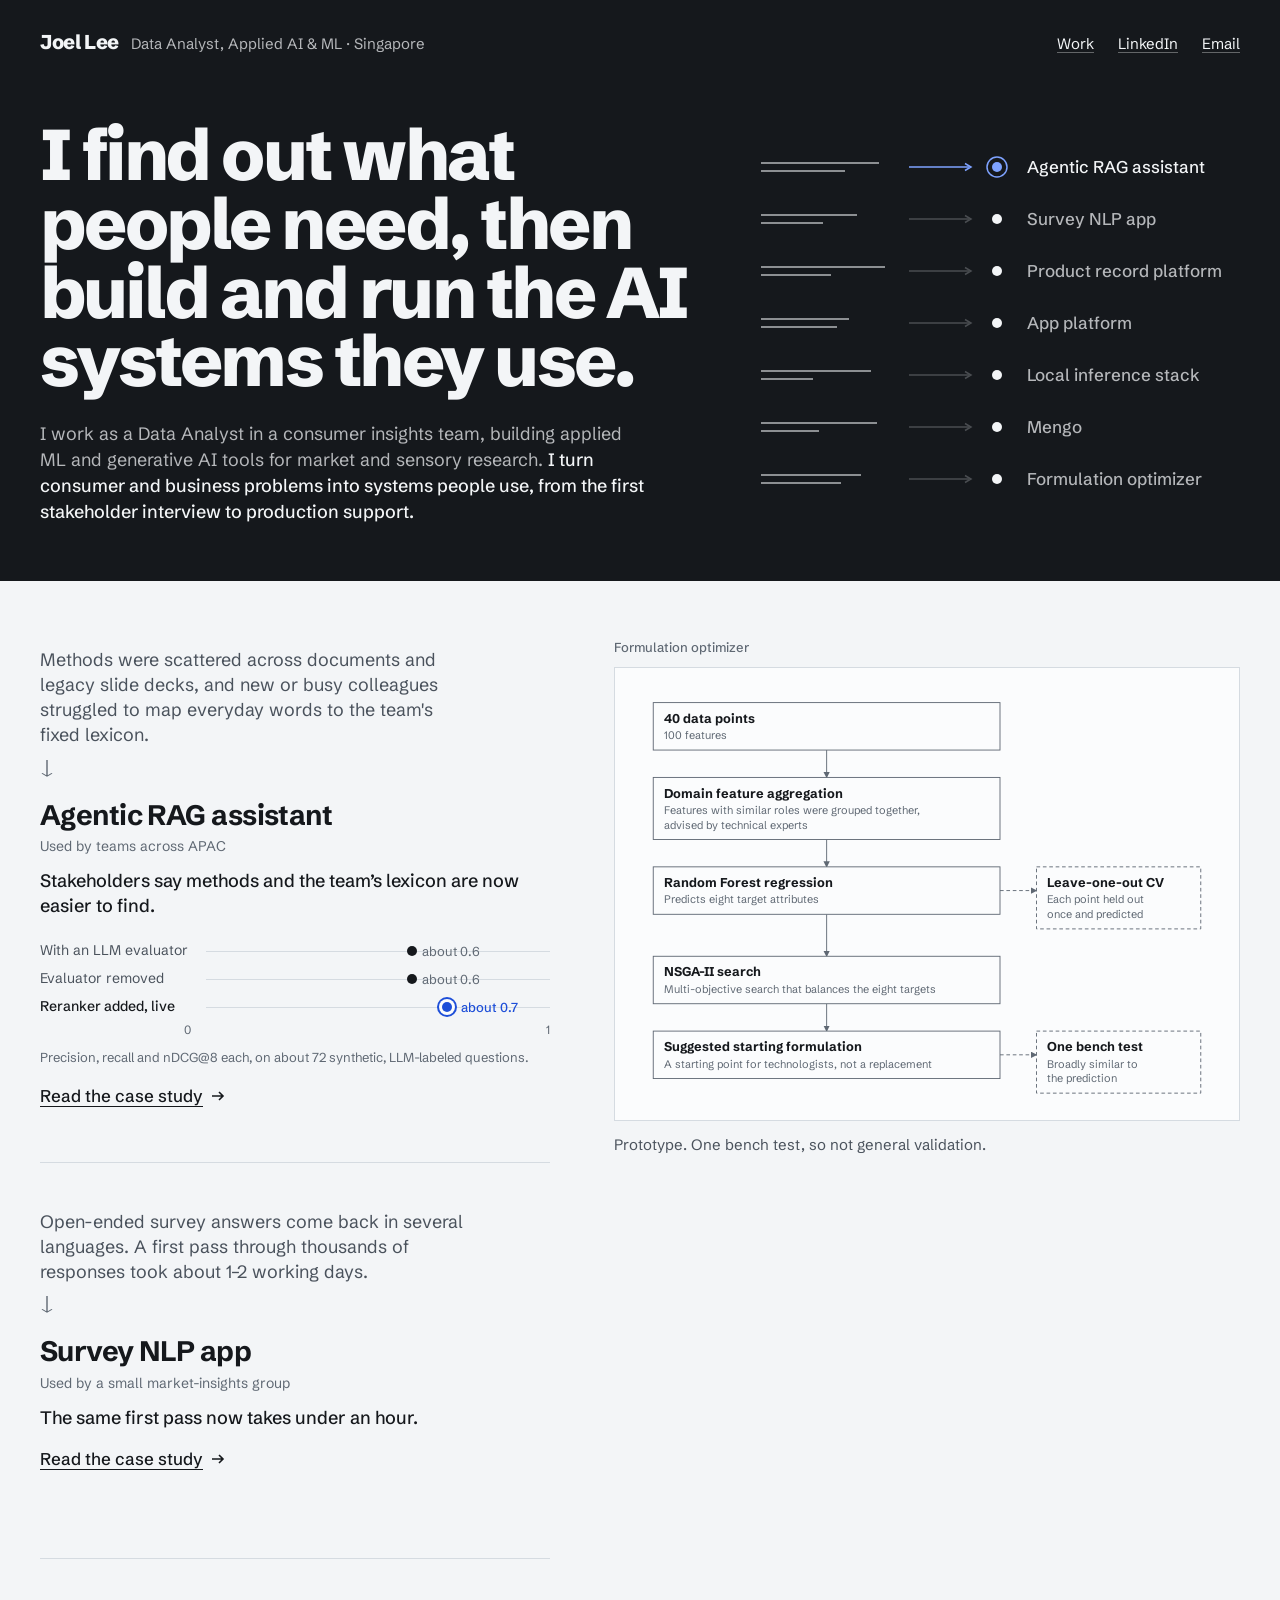
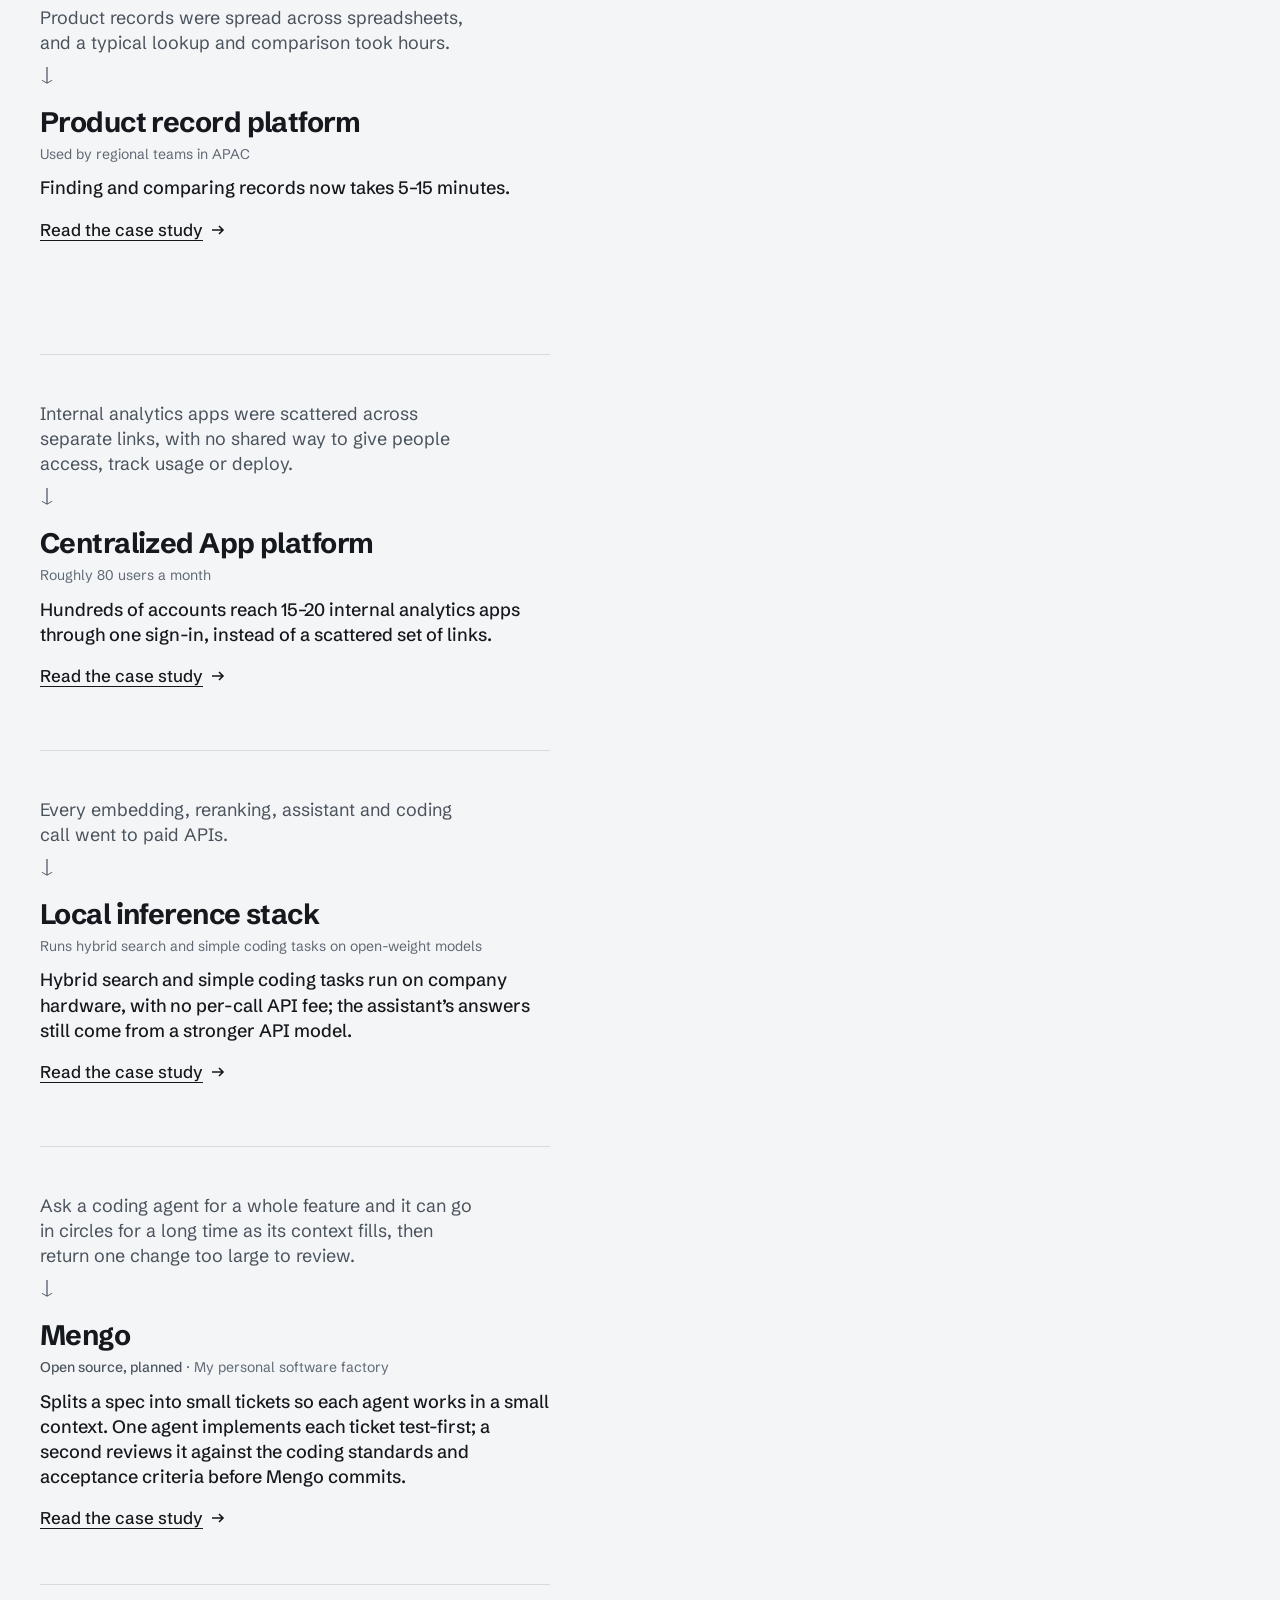
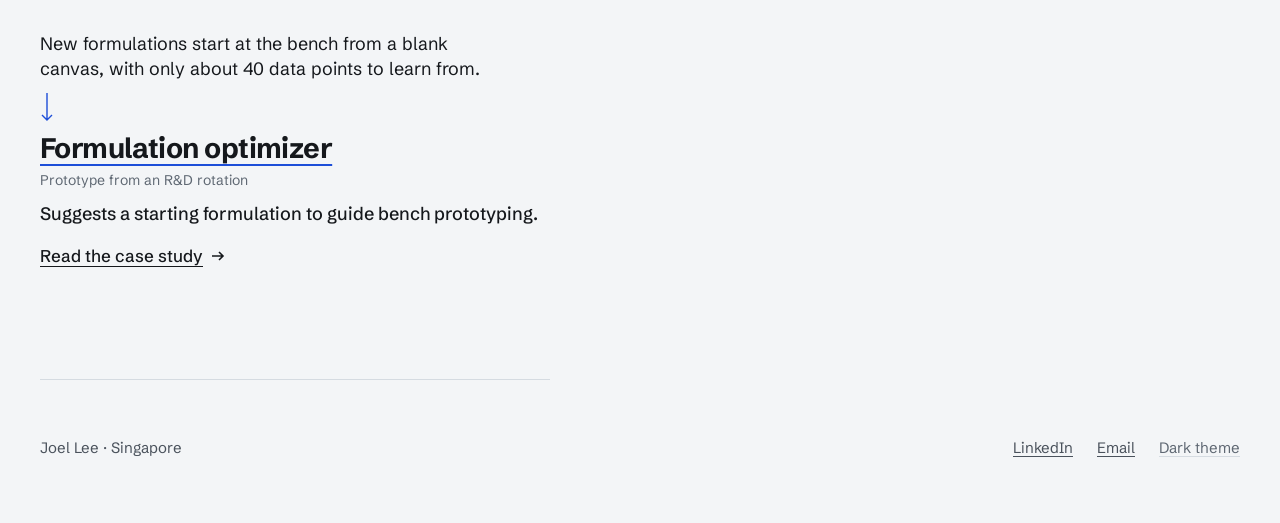
==== commit 96784f11: "draft 5" ====
--- a/index.html
+++ b/index.html
@@ -436,7 +436,7 @@
     <text class="t" x="32" y="480">Commit</text>
     <text class="s" x="32" y="498">One local commit per ticket.</text></g></svg></div>
  </figure></div></article><article class="pair" data-id="formulation">
-      <p class="prob">New formulations start at the bench from a blank canvas, with only about 40 past trials to learn from.</p><span class="to"><svg width="14" height="30" viewBox="0 0 14 30" aria-hidden="true"><path d="M7 0v27M2 22l5 5 5-5" fill="none" stroke="currentColor" stroke-width="1.4"/></svg></span>
+      <p class="prob">New formulations start at the bench from a blank canvas, with only about 40 data points to learn from.</p><span class="to"><svg width="14" height="30" viewBox="0 0 14 30" aria-hidden="true"><path d="M7 0v27M2 22l5 5 5-5" fill="none" stroke="currentColor" stroke-width="1.4"/></svg></span>
       <div><h3><a href="work/formulation/">Formulation optimizer</a></h3>
   <p class="by">Prototype from an R&D rotation</p>
   <p class="oc">Suggests a starting formulation to guide bench prototyping.</p><a class="go" href="work/formulation/">Read the case study <svg class="arrow" width="14" height="14" viewBox="0 0 14 14" aria-hidden="true"><path d="M1 7h11M8 3l4 4-4 4" fill="none" stroke="currentColor" stroke-width="1.6"/></svg></a></div>
@@ -449,10 +449,10 @@
     <text class="s" x="32" y="138">Features with similar roles were grouped together,</text><text class="s" x="32" y="154">advised by technical experts</text></g><g class="node " style="--i:2" aria-label="Random Forest regression: Predicts eight target attributes">
     <rect x="20" y="196" width="380" height="52"/>
     <text class="t" x="32" y="218">Random Forest regression</text>
-    <text class="s" x="32" y="236">Predicts eight target attributes</text></g><g class="node dashed" style="--i:3" aria-label="Leave-one-out CV: Each trial held out once and predicted">
+    <text class="s" x="32" y="236">Predicts eight target attributes</text></g><g class="node dashed" style="--i:3" aria-label="Leave-one-out CV: Each point held out once and predicted">
     <rect x="440" y="196" width="180" height="68"/>
     <text class="t" x="452" y="218">Leave-one-out CV</text>
-    <text class="s" x="452" y="236">Each trial held out</text><text class="s" x="452" y="252">once and predicted</text></g><g class="node " style="--i:4" aria-label="NSGA-II search: Multi-objective search that balances the eight targets">
+    <text class="s" x="452" y="236">Each point held out</text><text class="s" x="452" y="252">once and predicted</text></g><g class="node " style="--i:4" aria-label="NSGA-II search: Multi-objective search that balances the eight targets">
     <rect x="20" y="294" width="380" height="52"/>
     <text class="t" x="32" y="316">NSGA-II search</text>
     <text class="s" x="32" y="334">Multi-objective search that balances the eight targets</text></g><g class="node " style="--i:5" aria-label="Suggested starting formulation: A starting point for technologists, not a replacement">
@@ -602,10 +602,10 @@
     <text class="s" x="32" y="138">Features with similar roles were grouped together,</text><text class="s" x="32" y="154">advised by technical experts</text></g><g class="node " style="--i:2" aria-label="Random Forest regression: Predicts eight target attributes">
     <rect x="20" y="196" width="380" height="52"/>
     <text class="t" x="32" y="218">Random Forest regression</text>
-    <text class="s" x="32" y="236">Predicts eight target attributes</text></g><g class="node dashed" style="--i:3" aria-label="Leave-one-out CV: Each trial held out once and predicted">
+    <text class="s" x="32" y="236">Predicts eight target attributes</text></g><g class="node dashed" style="--i:3" aria-label="Leave-one-out CV: Each point held out once and predicted">
     <rect x="440" y="196" width="180" height="68"/>
     <text class="t" x="452" y="218">Leave-one-out CV</text>
-    <text class="s" x="452" y="236">Each trial held out</text><text class="s" x="452" y="252">once and predicted</text></g><g class="node " style="--i:4" aria-label="NSGA-II search: Multi-objective search that balances the eight targets">
+    <text class="s" x="452" y="236">Each point held out</text><text class="s" x="452" y="252">once and predicted</text></g><g class="node " style="--i:4" aria-label="NSGA-II search: Multi-objective search that balances the eight targets">
     <rect x="20" y="294" width="380" height="52"/>
     <text class="t" x="32" y="316">NSGA-II search</text>
     <text class="s" x="32" y="334">Multi-objective search that balances the eight targets</text></g><g class="node " style="--i:5" aria-label="Suggested starting formulation: A starting point for technologists, not a replacement">
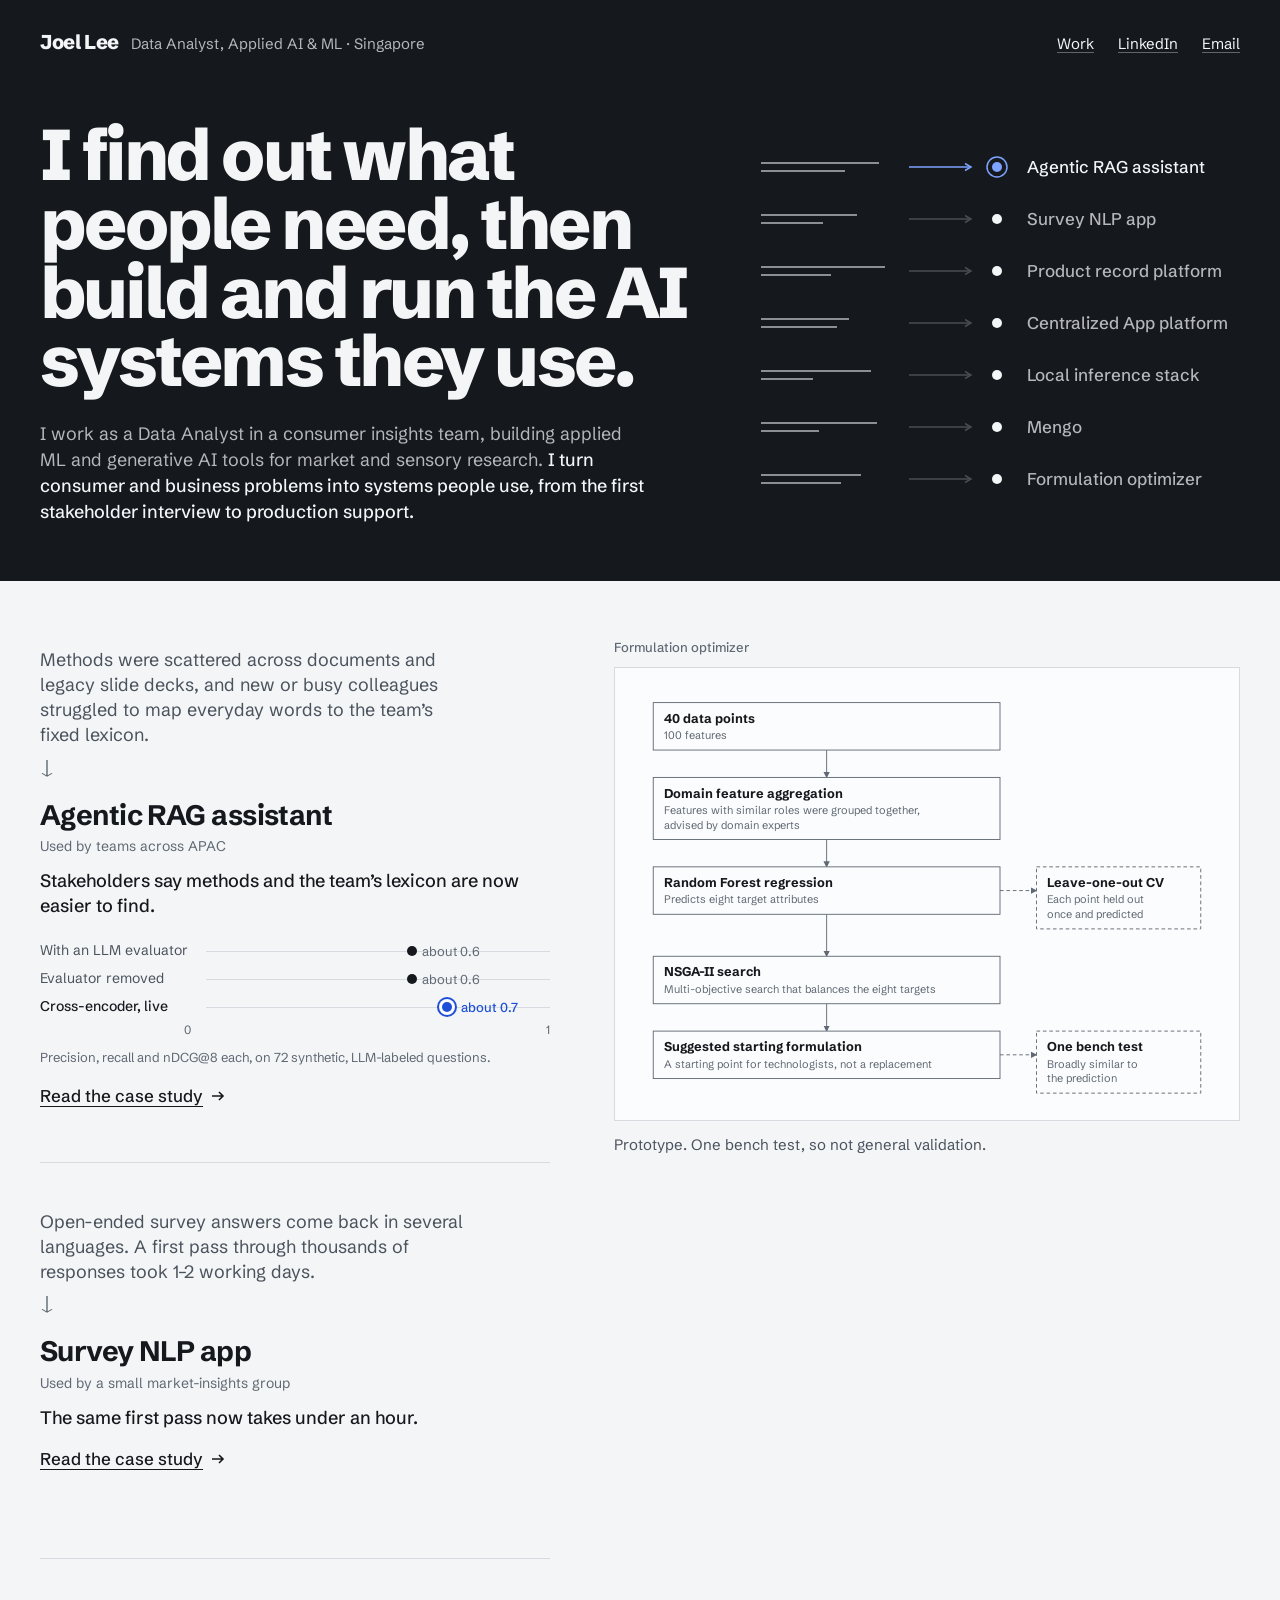
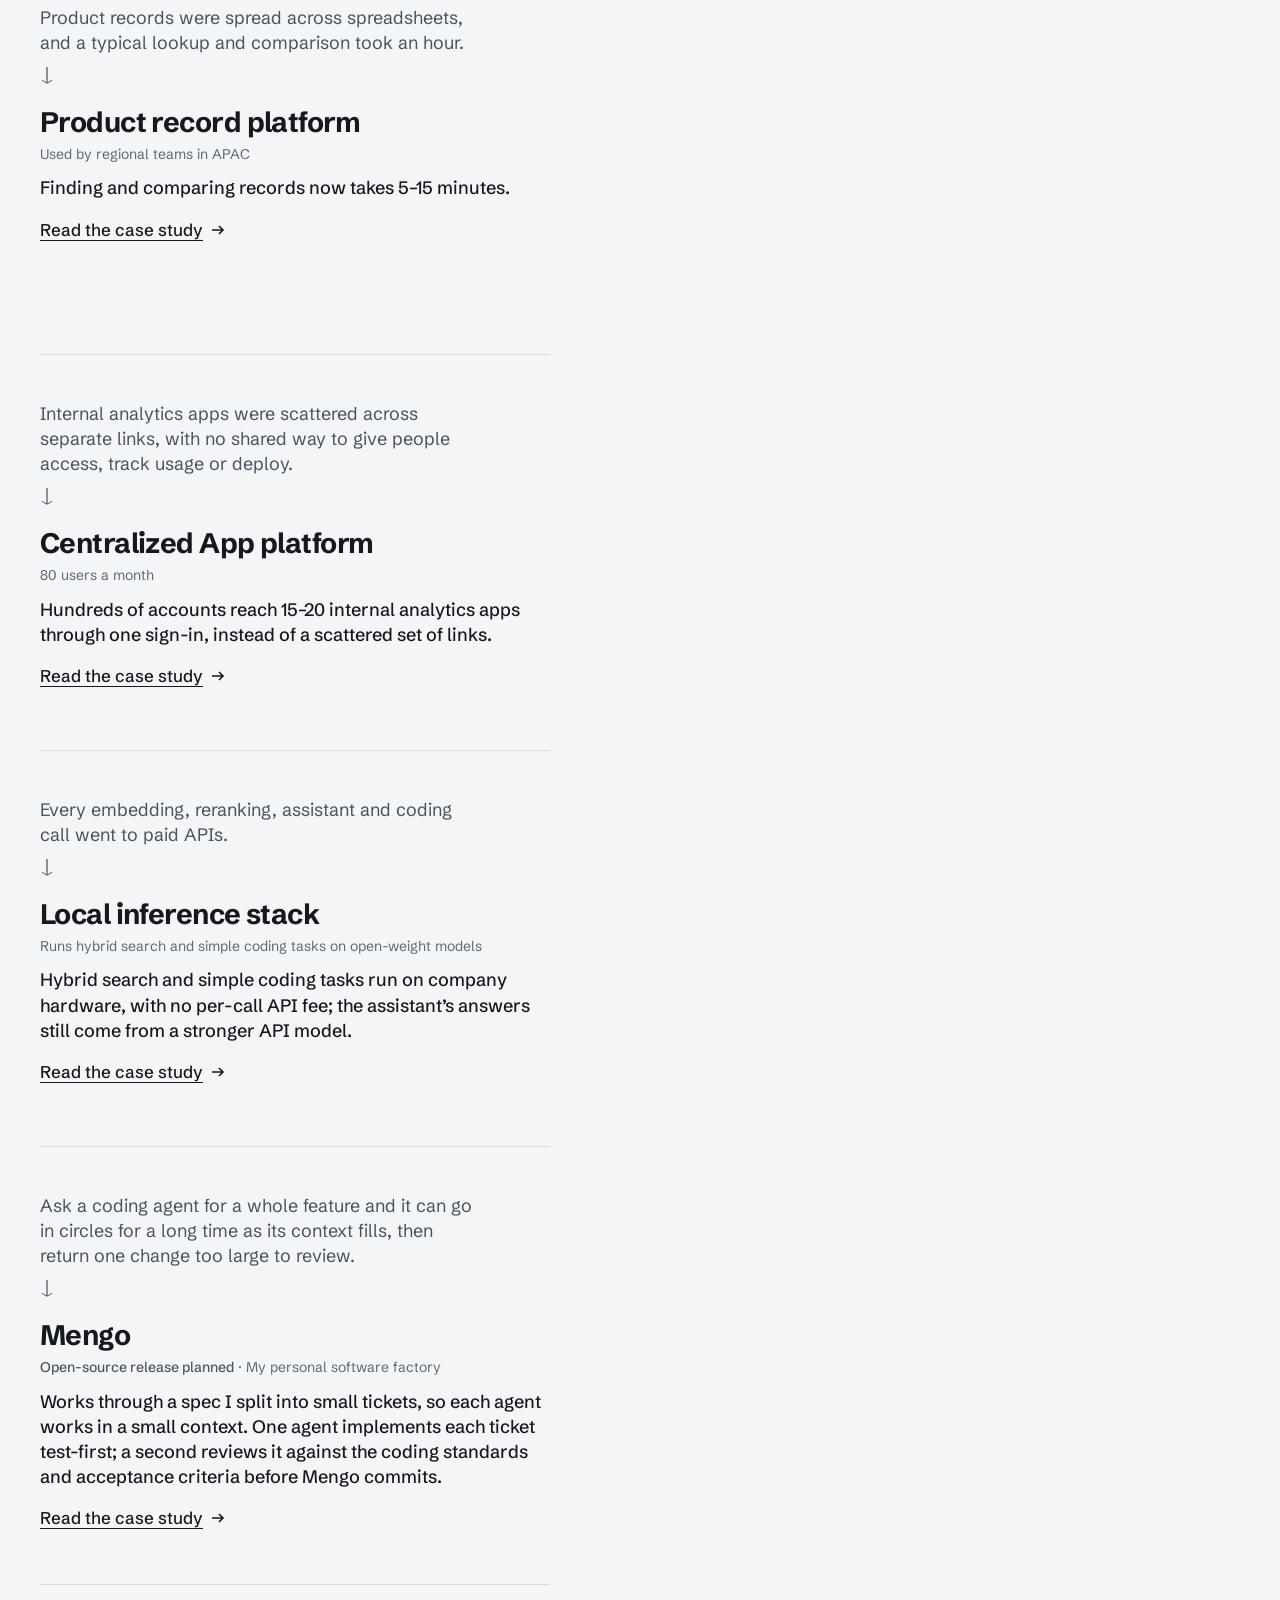
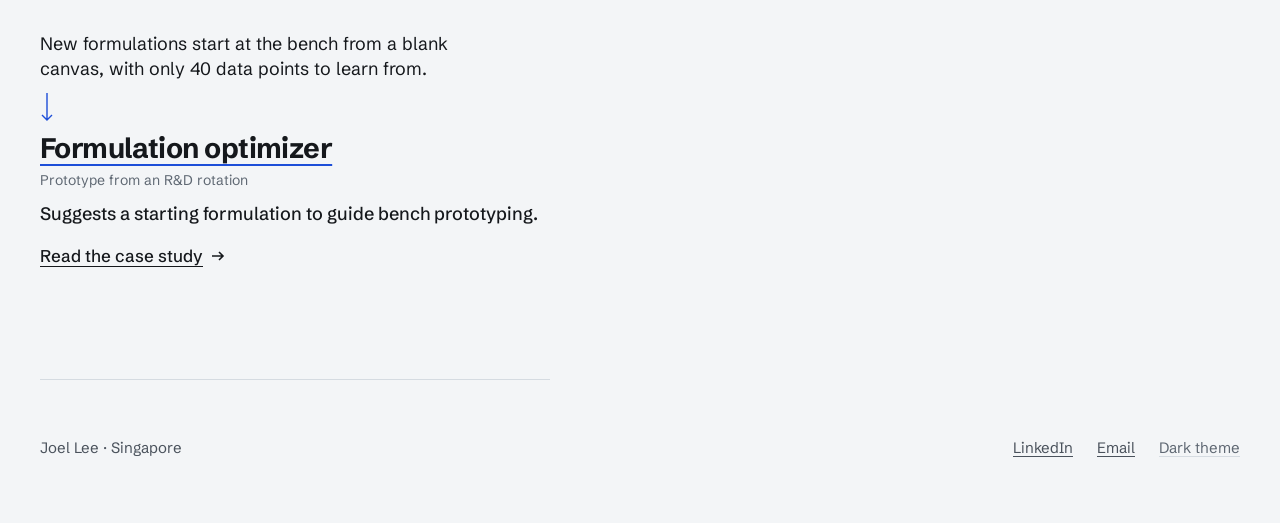
==== commit ccc982e3: "Consistency and accuracy pass across pages Drop "about" from home figures except the RAG scores, ali" ====
--- a/index.html
+++ b/index.html
@@ -253,7 +253,7 @@
         <line class="to m-draw" x1="148" y1="22" x2="208" y2="22" style="--d:930"/>
         <path class="head m-fade" d="M204 18.5L210 22L204 25.5" style="--d:1150"/>
         <circle class="ring" cx="236" cy="22" r="10"/><circle class="dot m-pop" cx="236" cy="22" r="5" style="--d:1090"/>
-      </svg><span class="name m-wipe" style="--d:1130">App platform</span></a></li>
+      </svg><span class="name m-wipe" style="--d:1130">Centralized App platform</span></a></li>
       <li><a href="work/gpu/"><svg viewBox="0 0 248 44" aria-hidden="true">
         <g class="prob" style="--dx:64px; --dy:-56px; --r:-32deg; --d:240"><line x1="0" y1="18" x2="110" y2="18"/><line x1="0" y1="26" x2="52" y2="26"/></g>
         <line class="to m-draw" x1="148" y1="22" x2="208" y2="22" style="--d:1000"/>
@@ -280,20 +280,20 @@
 <section class="work" id="work" aria-label="Problems and the systems I built for them">
   <div class="split">
     <div class="pairs"><article class="pair on" data-id="rag">
-      <p class="prob">Methods were scattered across documents and legacy slide decks, and new or busy colleagues struggled to map everyday words to the team's fixed lexicon.</p><span class="to"><svg width="14" height="30" viewBox="0 0 14 30" aria-hidden="true"><path d="M7 0v27M2 22l5 5 5-5" fill="none" stroke="currentColor" stroke-width="1.4"/></svg></span>
+      <p class="prob">Methods were scattered across documents and legacy slide decks, and new or busy colleagues struggled to map everyday words to the team’s fixed lexicon.</p><span class="to"><svg width="14" height="30" viewBox="0 0 14 30" aria-hidden="true"><path d="M7 0v27M2 22l5 5 5-5" fill="none" stroke="currentColor" stroke-width="1.4"/></svg></span>
       <div><h3><a href="work/rag/">Agentic RAG assistant</a></h3>
   <p class="by">Used by teams across APAC</p>
   <p class="oc">Stakeholders say methods and the team’s lexicon are now easier to find.</p><div class="dp-wrap"><ul class="dp" aria-label="Retrieval quality across three pipeline versions">
-    <li class=""><span>With an LLM evaluator</span><span class="track"><span class="mark" style="left:60%; --i:0"></span><span style="left:60%">about 0.6</span></span></li><li class=""><span>Evaluator removed</span><span class="track"><span class="mark" style="left:60%; --i:1"></span><span style="left:60%">about 0.6</span></span></li><li class="live"><span>Reranker added, live</span><span class="track"><span class="mark" style="left:70%; --i:2"></span><span style="left:70%">about 0.7</span></span></li>
+    <li class=""><span>With an LLM evaluator</span><span class="track"><span class="mark" style="left:60%; --i:0"></span><span style="left:60%">about 0.6</span></span></li><li class=""><span>Evaluator removed</span><span class="track"><span class="mark" style="left:60%; --i:1"></span><span style="left:60%">about 0.6</span></span></li><li class="live"><span>Cross-encoder, live</span><span class="track"><span class="mark" style="left:70%; --i:2"></span><span style="left:70%">about 0.7</span></span></li>
   </ul><div class="ticks" aria-hidden="true"><span></span><span><span>0</span><span>1</span></span></div>
-  <p class="dp-note">Precision, recall and nDCG@8 each, on about 72 synthetic, LLM-labeled questions.</p></div><a class="go" href="work/rag/">Read the case study <svg class="arrow" width="14" height="14" viewBox="0 0 14 14" aria-hidden="true"><path d="M1 7h11M8 3l4 4-4 4" fill="none" stroke="currentColor" stroke-width="1.6"/></svg></a></div>
+  <p class="dp-note">Precision, recall and nDCG@8 each, on 72 synthetic, LLM-labeled questions.</p></div><a class="go" href="work/rag/">Read the case study <svg class="arrow" width="14" height="14" viewBox="0 0 14 14" aria-hidden="true"><path d="M1 7h11M8 3l4 4-4 4" fill="none" stroke="currentColor" stroke-width="1.6"/></svg></a></div>
       <div class="inline-fig"><figure class="fig" data-fig="rag"><div class="frame"><svg viewBox="0 0 640 580" role="group" aria-label="Pipeline of the Agentic RAG assistant"><g class="edges"><path class="edge-l" d="M210,60L210,84" marker-end="url(#ah)"/><path class="edge-l" d="M210,136L79,170" marker-end="url(#ah)"/><path class="edge-l" d="M210,136L210,170" marker-end="url(#ah)"/><path class="edge-l" d="M210,136L341,170" marker-end="url(#ah)"/><path class="edge-l" d="M79,222L79,256" marker-end="url(#ah)"/><path class="edge-l" d="M210,222L210,256" marker-end="url(#ah)"/><path class="edge-l" d="M341,222L341,256" marker-end="url(#ah)"/><path class="edge-l dashed" d="M400,282L440,282" marker-end="url(#ah)"/><path class="edge-l" d="M210,308L210,342" marker-end="url(#ah)"/><path class="edge-l dashed" d="M440,368L400,368" marker-end="url(#ah)"/><path class="edge-l" d="M210,394L210,428" marker-end="url(#ah)"/><path class="edge-l dashed" d="M400,454L440,454" marker-end="url(#ah)"/><path class="edge-l" d="M210,480L210,514" marker-end="url(#ah)"/></g><g class="node " style="--i:0" data-note="q" tabindex="0" aria-label="Question">
     <rect x="150" y="20" width="120" height="40"/>
     <text class="t" x="162" y="45">Question</text>
-    </g><g class="node " style="--i:1" data-note="c" tabindex="0" aria-label="Clarifier: Asks follow-ups, records the answers, picks a collection">
+    </g><g class="node " style="--i:1" data-note="c" tabindex="0" aria-label="Clarifier: Asks follow-ups, records answers, picks a knowledge base">
     <rect x="20" y="84" width="380" height="52"/>
     <text class="t" x="32" y="106">Clarifier</text>
-    <text class="s" x="32" y="124">Asks follow-ups, records the answers, picks a collection</text></g><g class="node " style="--i:2" data-note="r1" tabindex="0" aria-label="Retriever: Knowledge base 1">
+    <text class="s" x="32" y="124">Asks follow-ups, records answers, picks a knowledge base</text></g><g class="node " style="--i:2" data-note="r1" tabindex="0" aria-label="Retriever: Knowledge base 1">
     <rect x="20" y="170" width="118" height="52"/>
     <text class="t" x="32" y="192">Retriever</text>
     <text class="s" x="32" y="210">Knowledge base 1</text></g><g class="node " style="--i:3" data-note="r2" tabindex="0" aria-label="Retriever: Knowledge base 2">
@@ -325,56 +325,56 @@
     <text class="t" x="32" y="536">Answer with sources</text>
     <text class="s" x="32" y="554">The documents it drew on, listed with every answer</text></g></svg></div>
   <figcaption class="note" data-default="Point at any part of the pipeline to see what it does." aria-live="polite">Point at any part of the pipeline to see what it does. </figcaption></figure></div></article><article class="pair" data-id="nlp">
-      <p class="prob">Open-ended survey answers come back in several languages. A first pass through thousands of responses took about 1–2 working days.</p><span class="to"><svg width="14" height="30" viewBox="0 0 14 30" aria-hidden="true"><path d="M7 0v27M2 22l5 5 5-5" fill="none" stroke="currentColor" stroke-width="1.4"/></svg></span>
+      <p class="prob">Open-ended survey answers come back in several languages. A first pass through thousands of responses took 1–2 working days.</p><span class="to"><svg width="14" height="30" viewBox="0 0 14 30" aria-hidden="true"><path d="M7 0v27M2 22l5 5 5-5" fill="none" stroke="currentColor" stroke-width="1.4"/></svg></span>
       <div><h3><a href="work/nlp/">Survey NLP app</a></h3>
   <p class="by">Used by a small market-insights group</p>
   <p class="oc">The same first pass now takes under an hour.</p><a class="go" href="work/nlp/">Read the case study <svg class="arrow" width="14" height="14" viewBox="0 0 14 14" aria-hidden="true"><path d="M1 7h11M8 3l4 4-4 4" fill="none" stroke="currentColor" stroke-width="1.6"/></svg></a></div>
-      <div class="inline-fig"><figure class="fig" data-fig="nlp"><div class="frame"><svg class="tc" viewBox="0 0 640 246" role="img" aria-label="First-pass review of about 4,000 responses: Before about 1–2 working days, With the app no more than about 1 hour">
-    <text class="tt" x="20" y="26">First-pass review of about 4,000 responses</text><text class="ts" x="20" y="44">Translation, sentiment analysis and review; estimated working time</text>
+      <div class="inline-fig"><figure class="fig" data-fig="nlp"><div class="frame"><svg class="tc" viewBox="0 0 640 246" role="img" aria-label="First-pass review of 4,000 responses: Before 1–2 working days, With the app no more than 1 hour">
+    <text class="tt" x="20" y="26">First-pass review of 4,000 responses</text><text class="ts" x="20" y="44">Translation, sentiment analysis and review; estimated working time</text>
     <g class="">
       <text class="lab" x="20" y="100">Before</text><text class="ts" x="20" y="117">Before the app</text>
       <rect class="bar" style="--i:0" x="220" y="88" width="380" height="16"/>
-      <text class="val" x="596" y="124" text-anchor="end">about 1–2 working days</text></g><g class="live">
+      <text class="val" x="596" y="124" text-anchor="end">1–2 working days</text></g><g class="live">
       <text class="lab" x="20" y="164">With the app</text><text class="ts" x="20" y="181">Upper bound</text>
       <rect class="bar" style="--i:1" x="220" y="152" width="23.75" height="16"/>
       
-      <text class="val" x="253.75" y="164" text-anchor="start">no more than about 1 hour</text></g>
+      <text class="val" x="253.75" y="164" text-anchor="start">no more than 1 hour</text></g>
     <line class="axis" x1="220" x2="600" y1="206" y2="206"/>
     <line class="axis" x1="220" x2="220" y1="206" y2="211"/><text class="tick" x="220" y="226" text-anchor="middle">0</text><line class="axis" x1="410" x2="410" y1="206" y2="211"/><text class="tick" x="410" y="226" text-anchor="middle">1 day</text><line class="axis" x1="600" x2="600" y1="206" y2="211"/><text class="tick" x="600" y="226" text-anchor="middle">2 days</text></svg></div></figure></div></article><article class="pair" data-id="records">
-      <p class="prob">Product records were spread across spreadsheets, and a typical lookup and comparison took hours.</p><span class="to"><svg width="14" height="30" viewBox="0 0 14 30" aria-hidden="true"><path d="M7 0v27M2 22l5 5 5-5" fill="none" stroke="currentColor" stroke-width="1.4"/></svg></span>
+      <p class="prob">Product records were spread across spreadsheets, and a typical lookup and comparison took an hour.</p><span class="to"><svg width="14" height="30" viewBox="0 0 14 30" aria-hidden="true"><path d="M7 0v27M2 22l5 5 5-5" fill="none" stroke="currentColor" stroke-width="1.4"/></svg></span>
       <div><h3><a href="work/records/">Product record platform</a></h3>
   <p class="by">Used by regional teams in APAC</p>
   <p class="oc">Finding and comparing records now takes 5–15 minutes.</p><a class="go" href="work/records/">Read the case study <svg class="arrow" width="14" height="14" viewBox="0 0 14 14" aria-hidden="true"><path d="M1 7h11M8 3l4 4-4 4" fill="none" stroke="currentColor" stroke-width="1.6"/></svg></a></div>
-      <div class="inline-fig"><figure class="fig" data-fig="records"><div class="frame"><svg class="tc" viewBox="0 0 640 246" role="img" aria-label="A typical record-location and comparison task: Before about 1 hour, After about 5–15 minutes">
-    <text class="tt" x="20" y="26">A typical record-location and comparison task</text><text class="ts" x="20" y="44">Time per task in minutes, my estimate</text>
+      <div class="inline-fig"><figure class="fig" data-fig="records"><div class="frame"><svg class="tc" viewBox="0 0 640 246" role="img" aria-label="A typical record-location and comparison task: Before 1 hour, After 5–15 minutes">
+    <text class="tt" x="20" y="26">A typical record-location and comparison task</text><text class="ts" x="20" y="44">Estimated time per task, in minutes</text>
     <g class="">
       <text class="lab" x="20" y="100">Before</text><text class="ts" x="20" y="117">Excel files</text>
       <rect class="bar" style="--i:0" x="220" y="88" width="380" height="16"/>
       
-      <text class="val" x="596" y="124" text-anchor="end">about 1 hour</text></g><g class="live">
+      <text class="val" x="596" y="124" text-anchor="end">1 hour</text></g><g class="live">
       <text class="lab" x="20" y="164">After</text><text class="ts" x="20" y="181">Search app</text>
       <rect class="bar" style="--i:1" x="220" y="152" width="95" height="16"/>
-      <text class="val" x="325" y="164" text-anchor="start">about 5–15 minutes</text></g>
+      <text class="val" x="325" y="164" text-anchor="start">5–15 minutes</text></g>
     <line class="axis" x1="220" x2="600" y1="206" y2="206"/>
     <line class="axis" x1="220" x2="220" y1="206" y2="211"/><text class="tick" x="220" y="226" text-anchor="middle">0</text><line class="axis" x1="315" x2="315" y1="206" y2="211"/><text class="tick" x="315" y="226" text-anchor="middle">15</text><line class="axis" x1="410" x2="410" y1="206" y2="211"/><text class="tick" x="410" y="226" text-anchor="middle">30</text><line class="axis" x1="505" x2="505" y1="206" y2="211"/><text class="tick" x="505" y="226" text-anchor="middle">45</text><line class="axis" x1="600" x2="600" y1="206" y2="211"/><text class="tick" x="600" y="226" text-anchor="middle">60</text></svg></div>
-  <figcaption class="note" data-default="Behind the search, about 50 Excel datasets became 13 PostgreSQL tables.">Behind the search, about 50 Excel datasets became 13 PostgreSQL tables.</figcaption></figure></div></article><article class="pair" data-id="platform">
+  <figcaption class="note" data-default="Behind the search, 50 Excel datasets became 13 PostgreSQL tables.">Behind the search, 50 Excel datasets became 13 PostgreSQL tables.</figcaption></figure></div></article><article class="pair" data-id="platform">
       <p class="prob">Internal analytics apps were scattered across separate links, with no shared way to give people access, track usage or deploy.</p><span class="to"><svg width="14" height="30" viewBox="0 0 14 30" aria-hidden="true"><path d="M7 0v27M2 22l5 5 5-5" fill="none" stroke="currentColor" stroke-width="1.4"/></svg></span>
       <div><h3><a href="work/platform/">Centralized App platform</a></h3>
-  <p class="by">Roughly 80 users a month</p>
+  <p class="by">80 users a month</p>
   <p class="oc">Hundreds of accounts reach 15–20 internal analytics apps through one sign-in, instead of a scattered set of links.</p><a class="go" href="work/platform/">Read the case study <svg class="arrow" width="14" height="14" viewBox="0 0 14 14" aria-hidden="true"><path d="M1 7h11M8 3l4 4-4 4" fill="none" stroke="currentColor" stroke-width="1.6"/></svg></a></div>
-      <div class="inline-fig"><figure class="fig" data-fig="platform"><div class="frame"><svg viewBox="0 0 640 378" role="group" aria-label="How the app platform serves its users"><g class="edges"><path class="edge-l" d="M210,68L210,98" marker-end="url(#ah)"/><path class="edge-l dashed" d="M400,124L440,124" marker-end="url(#ah)"/><path class="edge-l" d="M210,166L210,196" marker-end="url(#ah)"/><path class="edge-l" d="M210,264L210,294" marker-end="url(#ah)"/><path class="edge-l dashed" d="M400,320L440,320" marker-end="url(#ah)"/></g><g class="node " style="--i:0" aria-label="Users: About 300 accounts; 80 active monthly users">
+      <div class="inline-fig"><figure class="fig" data-fig="platform"><div class="frame"><svg viewBox="0 0 640 378" role="group" aria-label="How the Centralized App platform serves its users"><g class="edges"><path class="edge-l" d="M210,68L210,98" marker-end="url(#ah)"/><path class="edge-l dashed" d="M400,124L440,124" marker-end="url(#ah)"/><path class="edge-l" d="M210,166L210,196" marker-end="url(#ah)"/><path class="edge-l" d="M210,264L210,294" marker-end="url(#ah)"/><path class="edge-l dashed" d="M400,320L440,320" marker-end="url(#ah)"/></g><g class="node " style="--i:0" aria-label="Users: 300 accounts; 80 active monthly users">
     <rect x="20" y="16" width="380" height="52"/>
     <text class="t" x="32" y="38">Users</text>
-    <text class="s" x="32" y="56">About 300 accounts; 80 active monthly users</text></g><g class="node " style="--i:1" aria-label="ShinyProxy: One sign-in for every app Group-based app access, managed in one configuration">
+    <text class="s" x="32" y="56">300 accounts; 80 active monthly users</text></g><g class="node " style="--i:1" aria-label="ShinyProxy: One sign-in for every app Group-based app access, managed in one configuration">
     <rect x="20" y="98" width="380" height="68"/>
     <text class="t" x="32" y="120">ShinyProxy</text>
     <text class="s" x="32" y="138">One sign-in for every app</text><text class="s" x="32" y="154">Group-based app access, managed in one configuration</text></g><g class="node dashed" style="--i:2" aria-label="Monitoring app: Reads ShinyProxy logs for troubleshooting">
     <rect x="440" y="98" width="180" height="68"/>
     <text class="t" x="452" y="120">Monitoring app</text>
-    <text class="s" x="452" y="138">Reads ShinyProxy logs</text><text class="s" x="452" y="154">for troubleshooting</text></g><g class="node " style="--i:3" aria-label="Podman: Starts an app’s container when someone opens it Stops when idle; keeps the most frequented apps warm">
+    <text class="s" x="452" y="138">Reads ShinyProxy logs</text><text class="s" x="452" y="154">for troubleshooting</text></g><g class="node " style="--i:3" aria-label="Podman: Starts an app’s container when someone opens it Stops when idle; keeps the most-used apps warm">
     <rect x="20" y="196" width="380" height="68"/>
     <text class="t" x="32" y="218">Podman</text>
-    <text class="s" x="32" y="236">Starts an app’s container when someone opens it</text><text class="s" x="32" y="252">Stops when idle; keeps the most frequented apps warm</text></g><g class="node " style="--i:4" aria-label="15–20 containerized apps: One container per session, or shared for read-only apps">
+    <text class="s" x="32" y="236">Starts an app’s container when someone opens it</text><text class="s" x="32" y="252">Stops when idle; keeps the most-used apps warm</text></g><g class="node " style="--i:4" aria-label="15–20 containerized apps: One container per session, or shared for read-only apps">
     <rect x="20" y="294" width="380" height="52"/>
     <text class="t" x="32" y="316">15–20 containerized apps</text>
     <text class="s" x="32" y="334">One container per session, or shared for read-only apps</text></g><g class="node dashed" style="--i:5" aria-label="Weekly backups: Automated SQL database backups">
@@ -392,9 +392,9 @@
     <text class="s" x="32" y="56">Search runs locally; answers come from the API</text></g><g class="node dashed" style="--i:1" aria-label="External API: Answer generation">
     <rect x="440" y="16" width="180" height="52"/>
     <text class="t" x="452" y="38">External API</text>
-    <text class="s" x="452" y="56">Answer generation</text></g><g class="node " style="--i:2" aria-label="Container Warm-up request: Sent on app open; hides a 40–60 s load">
+    <text class="s" x="452" y="56">Answer generation</text></g><g class="node " style="--i:2" aria-label="Warm-up request: Sent on app open; hides a 40–60 s load">
     <rect x="20" y="98" width="380" height="52"/>
-    <text class="t" x="32" y="120">Container Warm-up request</text>
+    <text class="t" x="32" y="120">Warm-up request</text>
     <text class="s" x="32" y="138">Sent on app open; hides a 40–60 s load</text></g><g class="node " style="--i:3" aria-label="llama-swap: One OpenAI-compatible endpoint on one port Starts the model containers on demand">
     <rect x="20" y="180" width="380" height="68"/>
     <text class="t" x="32" y="202">llama-swap</text>
@@ -411,8 +411,8 @@
   </figure></div></article><article class="pair" data-id="mengo">
       <p class="prob">Ask a coding agent for a whole feature and it can go in circles for a long time as its context fills, then return one change too large to review.</p><span class="to"><svg width="14" height="30" viewBox="0 0 14 30" aria-hidden="true"><path d="M7 0v27M2 22l5 5 5-5" fill="none" stroke="currentColor" stroke-width="1.4"/></svg></span>
       <div><h3><a href="work/mengo/">Mengo</a></h3>
-  <p class="by"><span class="tag">Open source, planned</span> · My personal software factory</p>
-  <p class="oc">Splits a spec into small tickets so each agent works in a small context. One agent implements each ticket test-first; a second reviews it against the coding standards and acceptance criteria before Mengo commits.</p><a class="go" href="work/mengo/">Read the case study <svg class="arrow" width="14" height="14" viewBox="0 0 14 14" aria-hidden="true"><path d="M1 7h11M8 3l4 4-4 4" fill="none" stroke="currentColor" stroke-width="1.6"/></svg></a></div>
+  <p class="by"><span class="tag">Open-source release planned</span> · My personal software factory</p>
+  <p class="oc">Works through a spec I split into small tickets, so each agent works in a small context. One agent implements each ticket test-first; a second reviews it against the coding standards and acceptance criteria before Mengo commits.</p><a class="go" href="work/mengo/">Read the case study <svg class="arrow" width="14" height="14" viewBox="0 0 14 14" aria-hidden="true"><path d="M1 7h11M8 3l4 4-4 4" fill="none" stroke="currentColor" stroke-width="1.6"/></svg></a></div>
       <div class="inline-fig"><figure class="fig" data-fig="mengo"><div class="frame"><svg viewBox="0 0 640 526" role="group" aria-label="Mengo’s loop for each ticket"><g class="edges"><path class="edge-l" d="M210,68L210,98" marker-end="url(#ah)"/><path class="edge-l" d="M210,150L210,180" marker-end="url(#ah)"/><path class="edge-l" d="M210,232L210,262" marker-end="url(#ah)"/><path class="edge-l dashed" d="M400,288L440,288" marker-end="url(#ah)"/><path class="edge-l" d="M210,330L210,360" marker-end="url(#ah)"/><path class="edge-l" d="M210,428L210,458" marker-end="url(#ah)"/></g><g class="node " style="--i:0" aria-label="Spec: The change you want">
     <rect x="20" y="16" width="380" height="52"/>
     <text class="t" x="32" y="38">Spec</text>
@@ -434,19 +434,19 @@
     <text class="s" x="32" y="400">A second agent reviews the change against</text><text class="s" x="32" y="416">the ticket and the repo’s coding standards, and fixes problems</text></g><g class="node " style="--i:6" aria-label="Commit: One local commit per ticket">
     <rect x="20" y="458" width="380" height="52"/>
     <text class="t" x="32" y="480">Commit</text>
-    <text class="s" x="32" y="498">One local commit per ticket.</text></g></svg></div>
+    <text class="s" x="32" y="498">One local commit per ticket</text></g></svg></div>
  </figure></div></article><article class="pair" data-id="formulation">
-      <p class="prob">New formulations start at the bench from a blank canvas, with only about 40 data points to learn from.</p><span class="to"><svg width="14" height="30" viewBox="0 0 14 30" aria-hidden="true"><path d="M7 0v27M2 22l5 5 5-5" fill="none" stroke="currentColor" stroke-width="1.4"/></svg></span>
+      <p class="prob">New formulations start at the bench from a blank canvas, with only 40 data points to learn from.</p><span class="to"><svg width="14" height="30" viewBox="0 0 14 30" aria-hidden="true"><path d="M7 0v27M2 22l5 5 5-5" fill="none" stroke="currentColor" stroke-width="1.4"/></svg></span>
       <div><h3><a href="work/formulation/">Formulation optimizer</a></h3>
   <p class="by">Prototype from an R&D rotation</p>
   <p class="oc">Suggests a starting formulation to guide bench prototyping.</p><a class="go" href="work/formulation/">Read the case study <svg class="arrow" width="14" height="14" viewBox="0 0 14 14" aria-hidden="true"><path d="M1 7h11M8 3l4 4-4 4" fill="none" stroke="currentColor" stroke-width="1.6"/></svg></a></div>
       <div class="inline-fig"><figure class="fig" data-fig="formulation"><div class="frame"><svg viewBox="0 0 640 460" role="group" aria-label="How the formulation optimizer suggests a starting point"><g class="edges"><path class="edge-l" d="M210,68L210,98" marker-end="url(#ah)"/><path class="edge-l" d="M210,166L210,196" marker-end="url(#ah)"/><path class="edge-l dashed" d="M400,222L440,222" marker-end="url(#ah)"/><path class="edge-l" d="M210,248L210,294" marker-end="url(#ah)"/><path class="edge-l" d="M210,346L210,376" marker-end="url(#ah)"/><path class="edge-l dashed" d="M400,402L440,402" marker-end="url(#ah)"/></g><g class="node " style="--i:0" aria-label="40 data points: 100 features">
     <rect x="20" y="16" width="380" height="52"/>
     <text class="t" x="32" y="38">40 data points</text>
-    <text class="s" x="32" y="56">100 features</text></g><g class="node " style="--i:1" aria-label="Domain feature aggregation: Features with similar roles were grouped together, advised by technical experts">
+    <text class="s" x="32" y="56">100 features</text></g><g class="node " style="--i:1" aria-label="Domain feature aggregation: Features with similar roles were grouped together, advised by domain experts">
     <rect x="20" y="98" width="380" height="68"/>
     <text class="t" x="32" y="120">Domain feature aggregation</text>
-    <text class="s" x="32" y="138">Features with similar roles were grouped together,</text><text class="s" x="32" y="154">advised by technical experts</text></g><g class="node " style="--i:2" aria-label="Random Forest regression: Predicts eight target attributes">
+    <text class="s" x="32" y="138">Features with similar roles were grouped together,</text><text class="s" x="32" y="154">advised by domain experts</text></g><g class="node " style="--i:2" aria-label="Random Forest regression: Predicts eight target attributes">
     <rect x="20" y="196" width="380" height="52"/>
     <text class="t" x="32" y="218">Random Forest regression</text>
     <text class="s" x="32" y="236">Predicts eight target attributes</text></g><g class="node dashed" style="--i:3" aria-label="Leave-one-out CV: Each point held out once and predicted">
@@ -467,10 +467,10 @@
       <p class="slot-h">Agentic RAG assistant</p><figure class="fig" data-fig="rag"><div class="frame"><svg viewBox="0 0 640 580" role="group" aria-label="Pipeline of the Agentic RAG assistant"><g class="edges"><path class="edge-l" d="M210,60L210,84" marker-end="url(#ah)"/><path class="edge-l" d="M210,136L79,170" marker-end="url(#ah)"/><path class="edge-l" d="M210,136L210,170" marker-end="url(#ah)"/><path class="edge-l" d="M210,136L341,170" marker-end="url(#ah)"/><path class="edge-l" d="M79,222L79,256" marker-end="url(#ah)"/><path class="edge-l" d="M210,222L210,256" marker-end="url(#ah)"/><path class="edge-l" d="M341,222L341,256" marker-end="url(#ah)"/><path class="edge-l dashed" d="M400,282L440,282" marker-end="url(#ah)"/><path class="edge-l" d="M210,308L210,342" marker-end="url(#ah)"/><path class="edge-l dashed" d="M440,368L400,368" marker-end="url(#ah)"/><path class="edge-l" d="M210,394L210,428" marker-end="url(#ah)"/><path class="edge-l dashed" d="M400,454L440,454" marker-end="url(#ah)"/><path class="edge-l" d="M210,480L210,514" marker-end="url(#ah)"/></g><g class="node " style="--i:0" data-note="q" tabindex="0" aria-label="Question">
     <rect x="150" y="20" width="120" height="40"/>
     <text class="t" x="162" y="45">Question</text>
-    </g><g class="node " style="--i:1" data-note="c" tabindex="0" aria-label="Clarifier: Asks follow-ups, records the answers, picks a collection">
+    </g><g class="node " style="--i:1" data-note="c" tabindex="0" aria-label="Clarifier: Asks follow-ups, records answers, picks a knowledge base">
     <rect x="20" y="84" width="380" height="52"/>
     <text class="t" x="32" y="106">Clarifier</text>
-    <text class="s" x="32" y="124">Asks follow-ups, records the answers, picks a collection</text></g><g class="node " style="--i:2" data-note="r1" tabindex="0" aria-label="Retriever: Knowledge base 1">
+    <text class="s" x="32" y="124">Asks follow-ups, records answers, picks a knowledge base</text></g><g class="node " style="--i:2" data-note="r1" tabindex="0" aria-label="Retriever: Knowledge base 1">
     <rect x="20" y="170" width="118" height="52"/>
     <text class="t" x="32" y="192">Retriever</text>
     <text class="s" x="32" y="210">Knowledge base 1</text></g><g class="node " style="--i:3" data-note="r2" tabindex="0" aria-label="Retriever: Knowledge base 2">
@@ -502,44 +502,44 @@
     <text class="t" x="32" y="536">Answer with sources</text>
     <text class="s" x="32" y="554">The documents it drew on, listed with every answer</text></g></svg></div>
   <figcaption class="note" data-default="Point at any part of the pipeline to see what it does." aria-live="polite">Point at any part of the pipeline to see what it does. </figcaption></figure></div><div class="slot" data-slot="nlp" hidden>
-      <p class="slot-h">Survey NLP app</p><figure class="fig" data-fig="nlp"><div class="frame"><svg class="tc" viewBox="0 0 640 246" role="img" aria-label="First-pass review of about 4,000 responses: Before about 1–2 working days, With the app no more than about 1 hour">
-    <text class="tt" x="20" y="26">First-pass review of about 4,000 responses</text><text class="ts" x="20" y="44">Translation, sentiment analysis and review; estimated working time</text>
+      <p class="slot-h">Survey NLP app</p><figure class="fig" data-fig="nlp"><div class="frame"><svg class="tc" viewBox="0 0 640 246" role="img" aria-label="First-pass review of 4,000 responses: Before 1–2 working days, With the app no more than 1 hour">
+    <text class="tt" x="20" y="26">First-pass review of 4,000 responses</text><text class="ts" x="20" y="44">Translation, sentiment analysis and review; estimated working time</text>
     <g class="">
       <text class="lab" x="20" y="100">Before</text><text class="ts" x="20" y="117">Before the app</text>
       <rect class="bar" style="--i:0" x="220" y="88" width="380" height="16"/>
-      <text class="val" x="596" y="124" text-anchor="end">about 1–2 working days</text></g><g class="live">
+      <text class="val" x="596" y="124" text-anchor="end">1–2 working days</text></g><g class="live">
       <text class="lab" x="20" y="164">With the app</text><text class="ts" x="20" y="181">Upper bound</text>
       <rect class="bar" style="--i:1" x="220" y="152" width="23.75" height="16"/>
       
-      <text class="val" x="253.75" y="164" text-anchor="start">no more than about 1 hour</text></g>
+      <text class="val" x="253.75" y="164" text-anchor="start">no more than 1 hour</text></g>
     <line class="axis" x1="220" x2="600" y1="206" y2="206"/>
     <line class="axis" x1="220" x2="220" y1="206" y2="211"/><text class="tick" x="220" y="226" text-anchor="middle">0</text><line class="axis" x1="410" x2="410" y1="206" y2="211"/><text class="tick" x="410" y="226" text-anchor="middle">1 day</text><line class="axis" x1="600" x2="600" y1="206" y2="211"/><text class="tick" x="600" y="226" text-anchor="middle">2 days</text></svg></div></figure></div><div class="slot" data-slot="records" hidden>
-      <p class="slot-h">Product record platform</p><figure class="fig" data-fig="records"><div class="frame"><svg class="tc" viewBox="0 0 640 246" role="img" aria-label="A typical record-location and comparison task: Before about 1 hour, After about 5–15 minutes">
-    <text class="tt" x="20" y="26">A typical record-location and comparison task</text><text class="ts" x="20" y="44">Time per task in minutes, my estimate</text>
+      <p class="slot-h">Product record platform</p><figure class="fig" data-fig="records"><div class="frame"><svg class="tc" viewBox="0 0 640 246" role="img" aria-label="A typical record-location and comparison task: Before 1 hour, After 5–15 minutes">
+    <text class="tt" x="20" y="26">A typical record-location and comparison task</text><text class="ts" x="20" y="44">Estimated time per task, in minutes</text>
     <g class="">
       <text class="lab" x="20" y="100">Before</text><text class="ts" x="20" y="117">Excel files</text>
       <rect class="bar" style="--i:0" x="220" y="88" width="380" height="16"/>
       
-      <text class="val" x="596" y="124" text-anchor="end">about 1 hour</text></g><g class="live">
+      <text class="val" x="596" y="124" text-anchor="end">1 hour</text></g><g class="live">
       <text class="lab" x="20" y="164">After</text><text class="ts" x="20" y="181">Search app</text>
       <rect class="bar" style="--i:1" x="220" y="152" width="95" height="16"/>
-      <text class="val" x="325" y="164" text-anchor="start">about 5–15 minutes</text></g>
+      <text class="val" x="325" y="164" text-anchor="start">5–15 minutes</text></g>
     <line class="axis" x1="220" x2="600" y1="206" y2="206"/>
     <line class="axis" x1="220" x2="220" y1="206" y2="211"/><text class="tick" x="220" y="226" text-anchor="middle">0</text><line class="axis" x1="315" x2="315" y1="206" y2="211"/><text class="tick" x="315" y="226" text-anchor="middle">15</text><line class="axis" x1="410" x2="410" y1="206" y2="211"/><text class="tick" x="410" y="226" text-anchor="middle">30</text><line class="axis" x1="505" x2="505" y1="206" y2="211"/><text class="tick" x="505" y="226" text-anchor="middle">45</text><line class="axis" x1="600" x2="600" y1="206" y2="211"/><text class="tick" x="600" y="226" text-anchor="middle">60</text></svg></div>
-  <figcaption class="note" data-default="Behind the search, about 50 Excel datasets became 13 PostgreSQL tables.">Behind the search, about 50 Excel datasets became 13 PostgreSQL tables.</figcaption></figure></div><div class="slot" data-slot="platform" hidden>
-      <p class="slot-h">App platform</p><figure class="fig" data-fig="platform"><div class="frame"><svg viewBox="0 0 640 378" role="group" aria-label="How the app platform serves its users"><g class="edges"><path class="edge-l" d="M210,68L210,98" marker-end="url(#ah)"/><path class="edge-l dashed" d="M400,124L440,124" marker-end="url(#ah)"/><path class="edge-l" d="M210,166L210,196" marker-end="url(#ah)"/><path class="edge-l" d="M210,264L210,294" marker-end="url(#ah)"/><path class="edge-l dashed" d="M400,320L440,320" marker-end="url(#ah)"/></g><g class="node " style="--i:0" aria-label="Users: About 300 accounts; 80 active monthly users">
+  <figcaption class="note" data-default="Behind the search, 50 Excel datasets became 13 PostgreSQL tables.">Behind the search, 50 Excel datasets became 13 PostgreSQL tables.</figcaption></figure></div><div class="slot" data-slot="platform" hidden>
+      <p class="slot-h">Centralized App platform</p><figure class="fig" data-fig="platform"><div class="frame"><svg viewBox="0 0 640 378" role="group" aria-label="How the Centralized App platform serves its users"><g class="edges"><path class="edge-l" d="M210,68L210,98" marker-end="url(#ah)"/><path class="edge-l dashed" d="M400,124L440,124" marker-end="url(#ah)"/><path class="edge-l" d="M210,166L210,196" marker-end="url(#ah)"/><path class="edge-l" d="M210,264L210,294" marker-end="url(#ah)"/><path class="edge-l dashed" d="M400,320L440,320" marker-end="url(#ah)"/></g><g class="node " style="--i:0" aria-label="Users: 300 accounts; 80 active monthly users">
     <rect x="20" y="16" width="380" height="52"/>
     <text class="t" x="32" y="38">Users</text>
-    <text class="s" x="32" y="56">About 300 accounts; 80 active monthly users</text></g><g class="node " style="--i:1" aria-label="ShinyProxy: One sign-in for every app Group-based app access, managed in one configuration">
+    <text class="s" x="32" y="56">300 accounts; 80 active monthly users</text></g><g class="node " style="--i:1" aria-label="ShinyProxy: One sign-in for every app Group-based app access, managed in one configuration">
     <rect x="20" y="98" width="380" height="68"/>
     <text class="t" x="32" y="120">ShinyProxy</text>
     <text class="s" x="32" y="138">One sign-in for every app</text><text class="s" x="32" y="154">Group-based app access, managed in one configuration</text></g><g class="node dashed" style="--i:2" aria-label="Monitoring app: Reads ShinyProxy logs for troubleshooting">
     <rect x="440" y="98" width="180" height="68"/>
     <text class="t" x="452" y="120">Monitoring app</text>
-    <text class="s" x="452" y="138">Reads ShinyProxy logs</text><text class="s" x="452" y="154">for troubleshooting</text></g><g class="node " style="--i:3" aria-label="Podman: Starts an app’s container when someone opens it Stops when idle; keeps the most frequented apps warm">
+    <text class="s" x="452" y="138">Reads ShinyProxy logs</text><text class="s" x="452" y="154">for troubleshooting</text></g><g class="node " style="--i:3" aria-label="Podman: Starts an app’s container when someone opens it Stops when idle; keeps the most-used apps warm">
     <rect x="20" y="196" width="380" height="68"/>
     <text class="t" x="32" y="218">Podman</text>
-    <text class="s" x="32" y="236">Starts an app’s container when someone opens it</text><text class="s" x="32" y="252">Stops when idle; keeps the most frequented apps warm</text></g><g class="node " style="--i:4" aria-label="15–20 containerized apps: One container per session, or shared for read-only apps">
+    <text class="s" x="32" y="236">Starts an app’s container when someone opens it</text><text class="s" x="32" y="252">Stops when idle; keeps the most-used apps warm</text></g><g class="node " style="--i:4" aria-label="15–20 containerized apps: One container per session, or shared for read-only apps">
     <rect x="20" y="294" width="380" height="52"/>
     <text class="t" x="32" y="316">15–20 containerized apps</text>
     <text class="s" x="32" y="334">One container per session, or shared for read-only apps</text></g><g class="node dashed" style="--i:5" aria-label="Weekly backups: Automated SQL database backups">
@@ -553,9 +553,9 @@
     <text class="s" x="32" y="56">Search runs locally; answers come from the API</text></g><g class="node dashed" style="--i:1" aria-label="External API: Answer generation">
     <rect x="440" y="16" width="180" height="52"/>
     <text class="t" x="452" y="38">External API</text>
-    <text class="s" x="452" y="56">Answer generation</text></g><g class="node " style="--i:2" aria-label="Container Warm-up request: Sent on app open; hides a 40–60 s load">
+    <text class="s" x="452" y="56">Answer generation</text></g><g class="node " style="--i:2" aria-label="Warm-up request: Sent on app open; hides a 40–60 s load">
     <rect x="20" y="98" width="380" height="52"/>
-    <text class="t" x="32" y="120">Container Warm-up request</text>
+    <text class="t" x="32" y="120">Warm-up request</text>
     <text class="s" x="32" y="138">Sent on app open; hides a 40–60 s load</text></g><g class="node " style="--i:3" aria-label="llama-swap: One OpenAI-compatible endpoint on one port Starts the model containers on demand">
     <rect x="20" y="180" width="380" height="68"/>
     <text class="t" x="32" y="202">llama-swap</text>
@@ -591,15 +591,15 @@
     <text class="s" x="32" y="400">A second agent reviews the change against</text><text class="s" x="32" y="416">the ticket and the repo’s coding standards, and fixes problems</text></g><g class="node " style="--i:6" aria-label="Commit: One local commit per ticket">
     <rect x="20" y="458" width="380" height="52"/>
     <text class="t" x="32" y="480">Commit</text>
-    <text class="s" x="32" y="498">One local commit per ticket.</text></g></svg></div>
+    <text class="s" x="32" y="498">One local commit per ticket</text></g></svg></div>
  </figure></div><div class="slot" data-slot="formulation" hidden>
       <p class="slot-h">Formulation optimizer</p><figure class="fig" data-fig="formulation"><div class="frame"><svg viewBox="0 0 640 460" role="group" aria-label="How the formulation optimizer suggests a starting point"><g class="edges"><path class="edge-l" d="M210,68L210,98" marker-end="url(#ah)"/><path class="edge-l" d="M210,166L210,196" marker-end="url(#ah)"/><path class="edge-l dashed" d="M400,222L440,222" marker-end="url(#ah)"/><path class="edge-l" d="M210,248L210,294" marker-end="url(#ah)"/><path class="edge-l" d="M210,346L210,376" marker-end="url(#ah)"/><path class="edge-l dashed" d="M400,402L440,402" marker-end="url(#ah)"/></g><g class="node " style="--i:0" aria-label="40 data points: 100 features">
     <rect x="20" y="16" width="380" height="52"/>
     <text class="t" x="32" y="38">40 data points</text>
-    <text class="s" x="32" y="56">100 features</text></g><g class="node " style="--i:1" aria-label="Domain feature aggregation: Features with similar roles were grouped together, advised by technical experts">
+    <text class="s" x="32" y="56">100 features</text></g><g class="node " style="--i:1" aria-label="Domain feature aggregation: Features with similar roles were grouped together, advised by domain experts">
     <rect x="20" y="98" width="380" height="68"/>
     <text class="t" x="32" y="120">Domain feature aggregation</text>
-    <text class="s" x="32" y="138">Features with similar roles were grouped together,</text><text class="s" x="32" y="154">advised by technical experts</text></g><g class="node " style="--i:2" aria-label="Random Forest regression: Predicts eight target attributes">
+    <text class="s" x="32" y="138">Features with similar roles were grouped together,</text><text class="s" x="32" y="154">advised by domain experts</text></g><g class="node " style="--i:2" aria-label="Random Forest regression: Predicts eight target attributes">
     <rect x="20" y="196" width="380" height="52"/>
     <text class="t" x="32" y="218">Random Forest regression</text>
     <text class="s" x="32" y="236">Predicts eight target attributes</text></g><g class="node dashed" style="--i:3" aria-label="Leave-one-out CV: Each point held out once and predicted">
@@ -640,7 +640,7 @@
   "r3": "One retriever per knowledge base. A single retriever over all three often returned chunks from the wrong kind of document.",
   "h": "BM25 keyword search and vector search.",
   "e": "<b>Removed on evidence.</b> An LLM evaluator step added latency and token cost; on synthetic, LLM-labeled questions, retrieval scored about the same without it.",
-  "k": "<b>The step that moved the numbers.</b> Adding the reranker lifted precision, recall and nDCG@8 from about 0.6 to about 0.7 on synthetic, LLM-labeled questions.",
+  "k": "<b>The step that moved the numbers.</b> Swapping in a cross-encoder reranker lifted precision, recall and nDCG@8 from about 0.6 to about 0.7 on synthetic, LLM-labeled questions.",
   "g": "Embeddings and the reranker run on a local GPU behind one endpoint, loaded when the app opens to hide the cold start.",
   "n": "An API model writes the answer, and can search again with a rewritten query.",
   "l": "Langfuse traces every run, with an LLM judge and thumbs feedback from users.",
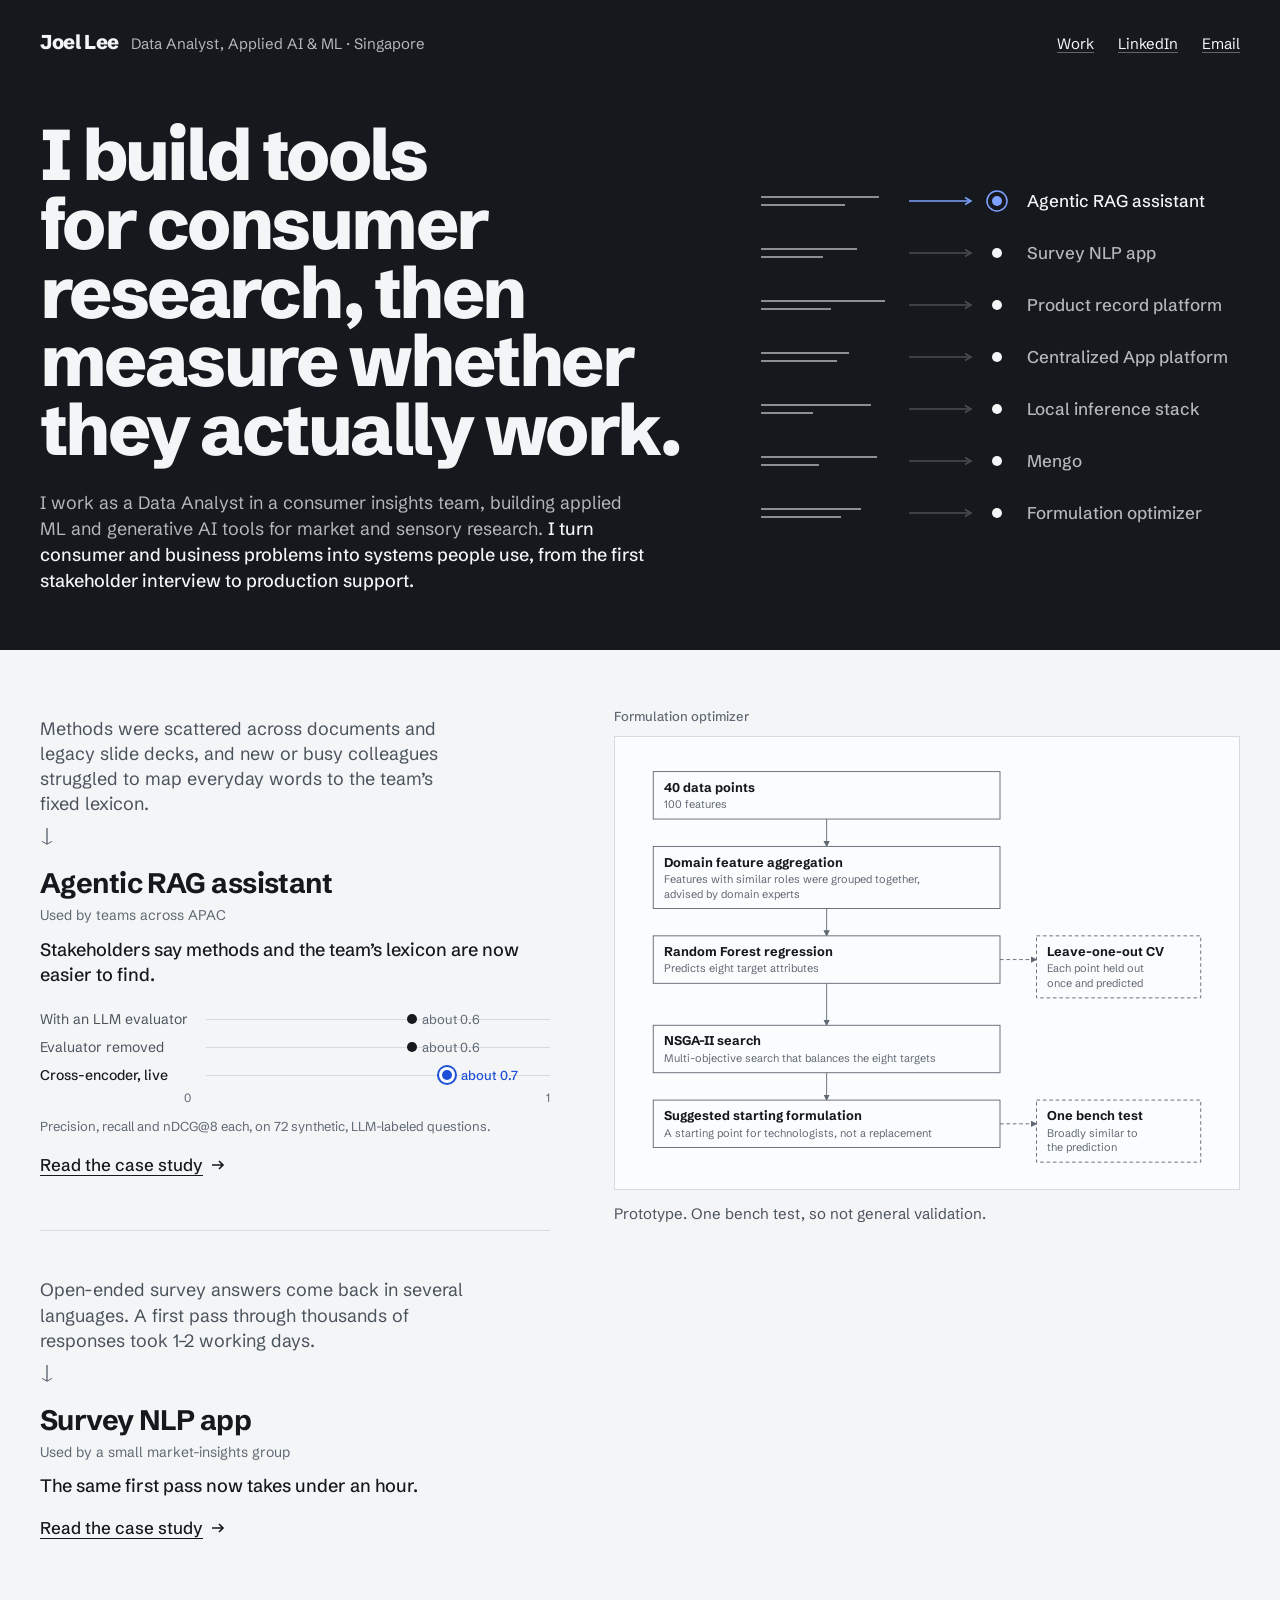
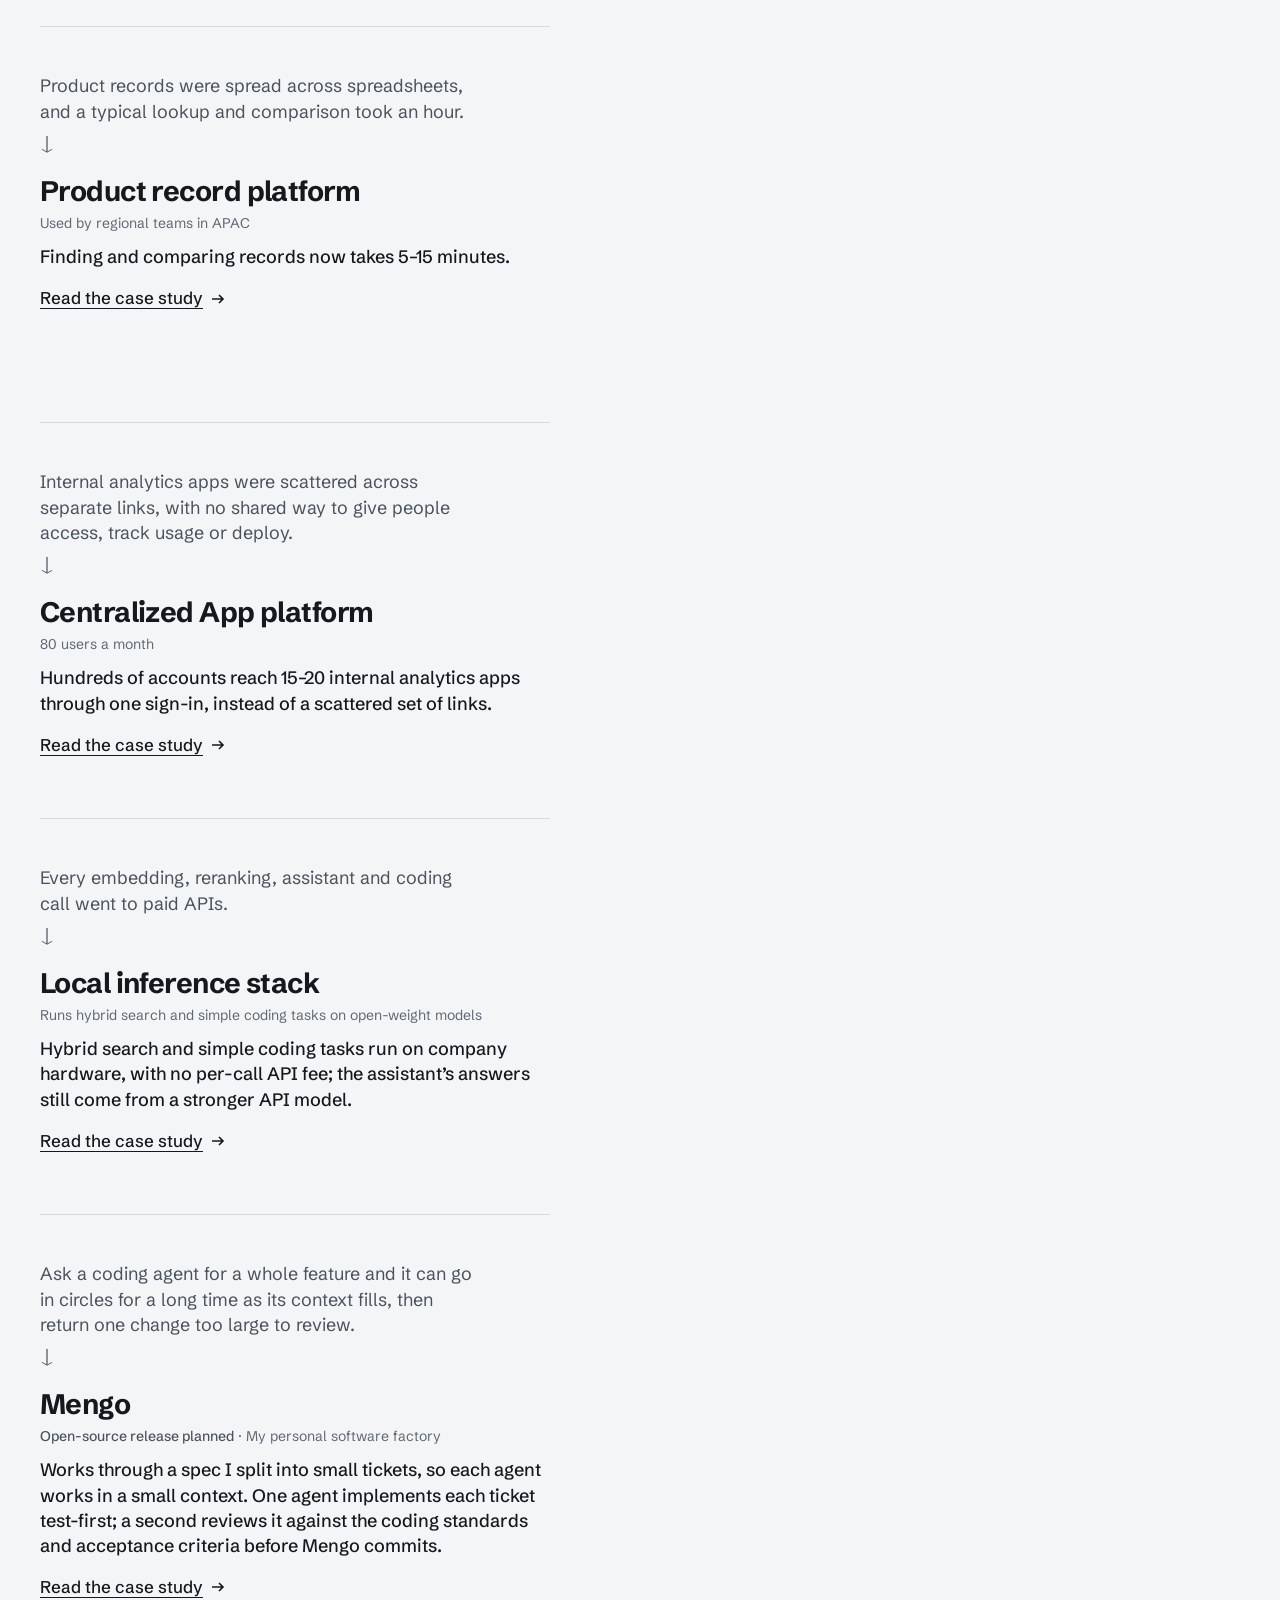
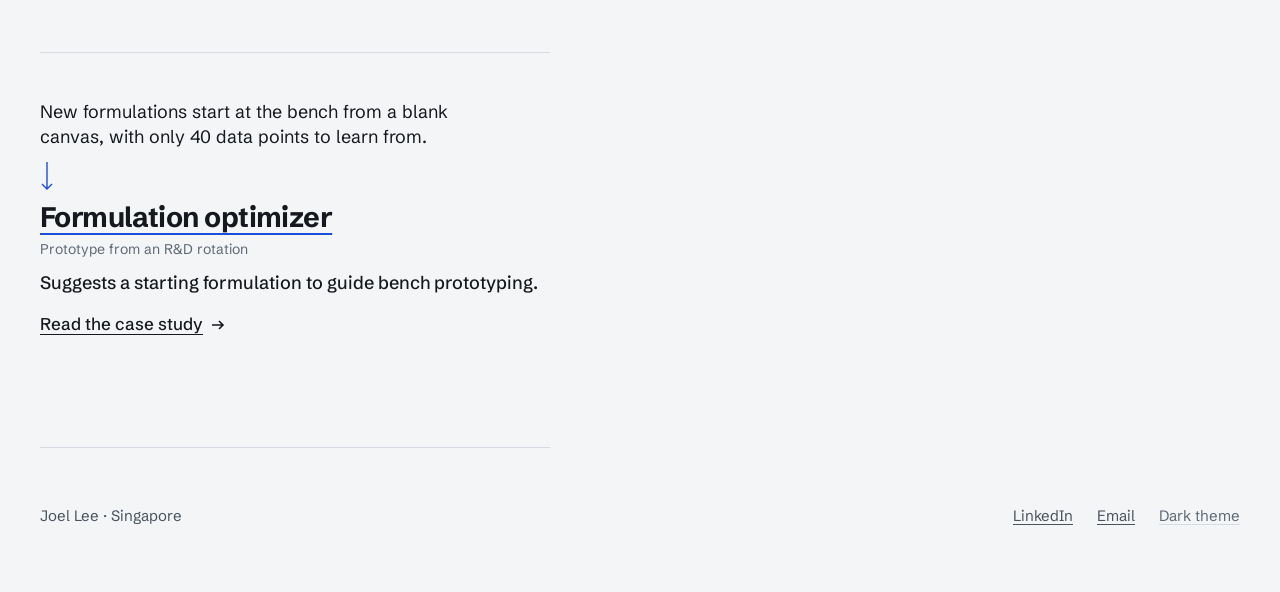
==== commit 60794024: "Lead the home hero with evidence instead of "AI systems" New headline: "I build tools for consumer r" ====
--- a/index.html
+++ b/index.html
@@ -4,7 +4,7 @@
 <meta charset="utf-8">
 <meta name="viewport" content="width=device-width, initial-scale=1">
 <title>Joel Lee</title>
-<meta name="description" content="Joel Lee, a Data Analyst in a consumer insights team, builds and runs AI systems for market and sensory research. Seven case studies with architecture, decisions and evidence.">
+<meta name="description" content="Joel Lee, a Data Analyst in a consumer insights team, builds ML and generative AI tools for market and sensory research, and measures whether they work. Seven case studies with architecture, decisions and evidence.">
 <link rel="preconnect" href="https://fonts.googleapis.com">
 <link rel="preconnect" href="https://fonts.gstatic.com" crossorigin>
 <link href="https://fonts.googleapis.com/css2?family=Schibsted+Grotesk:wght@400;500;700;800&display=swap" rel="stylesheet">
@@ -227,7 +227,7 @@
 <div class="band"><div class="page">
   <header class="mast"><p><b>Joel Lee</b><span>Data Analyst, Applied AI &amp; ML · Singapore</span></p>
     <nav aria-label="Site"><a href="#work">Work</a><a href="https://www.linkedin.com/in/joellee3433b221a" rel="noopener">LinkedIn</a><a href="mailto:cryptic912@gmail.com">Email</a></nav></header>
-  <div class="hero"><div><h1>I find out what people need, then build and run the AI systems they use.</h1>
+  <div class="hero"><div><h1>I build tools for consumer research, then measure whether they actually work.</h1>
     <p class="edge">I work as a Data Analyst in a consumer insights team, building applied ML and generative AI tools for market and sensory research. <strong> I turn consumer and business problems into systems people use, from the first stakeholder interview to production support. </strong></p></div>
     <nav class="motif motif-home" aria-label="Case studies"><ol>
       <li class="lead"><a href="work/rag/"><svg viewBox="0 0 248 44" aria-hidden="true">
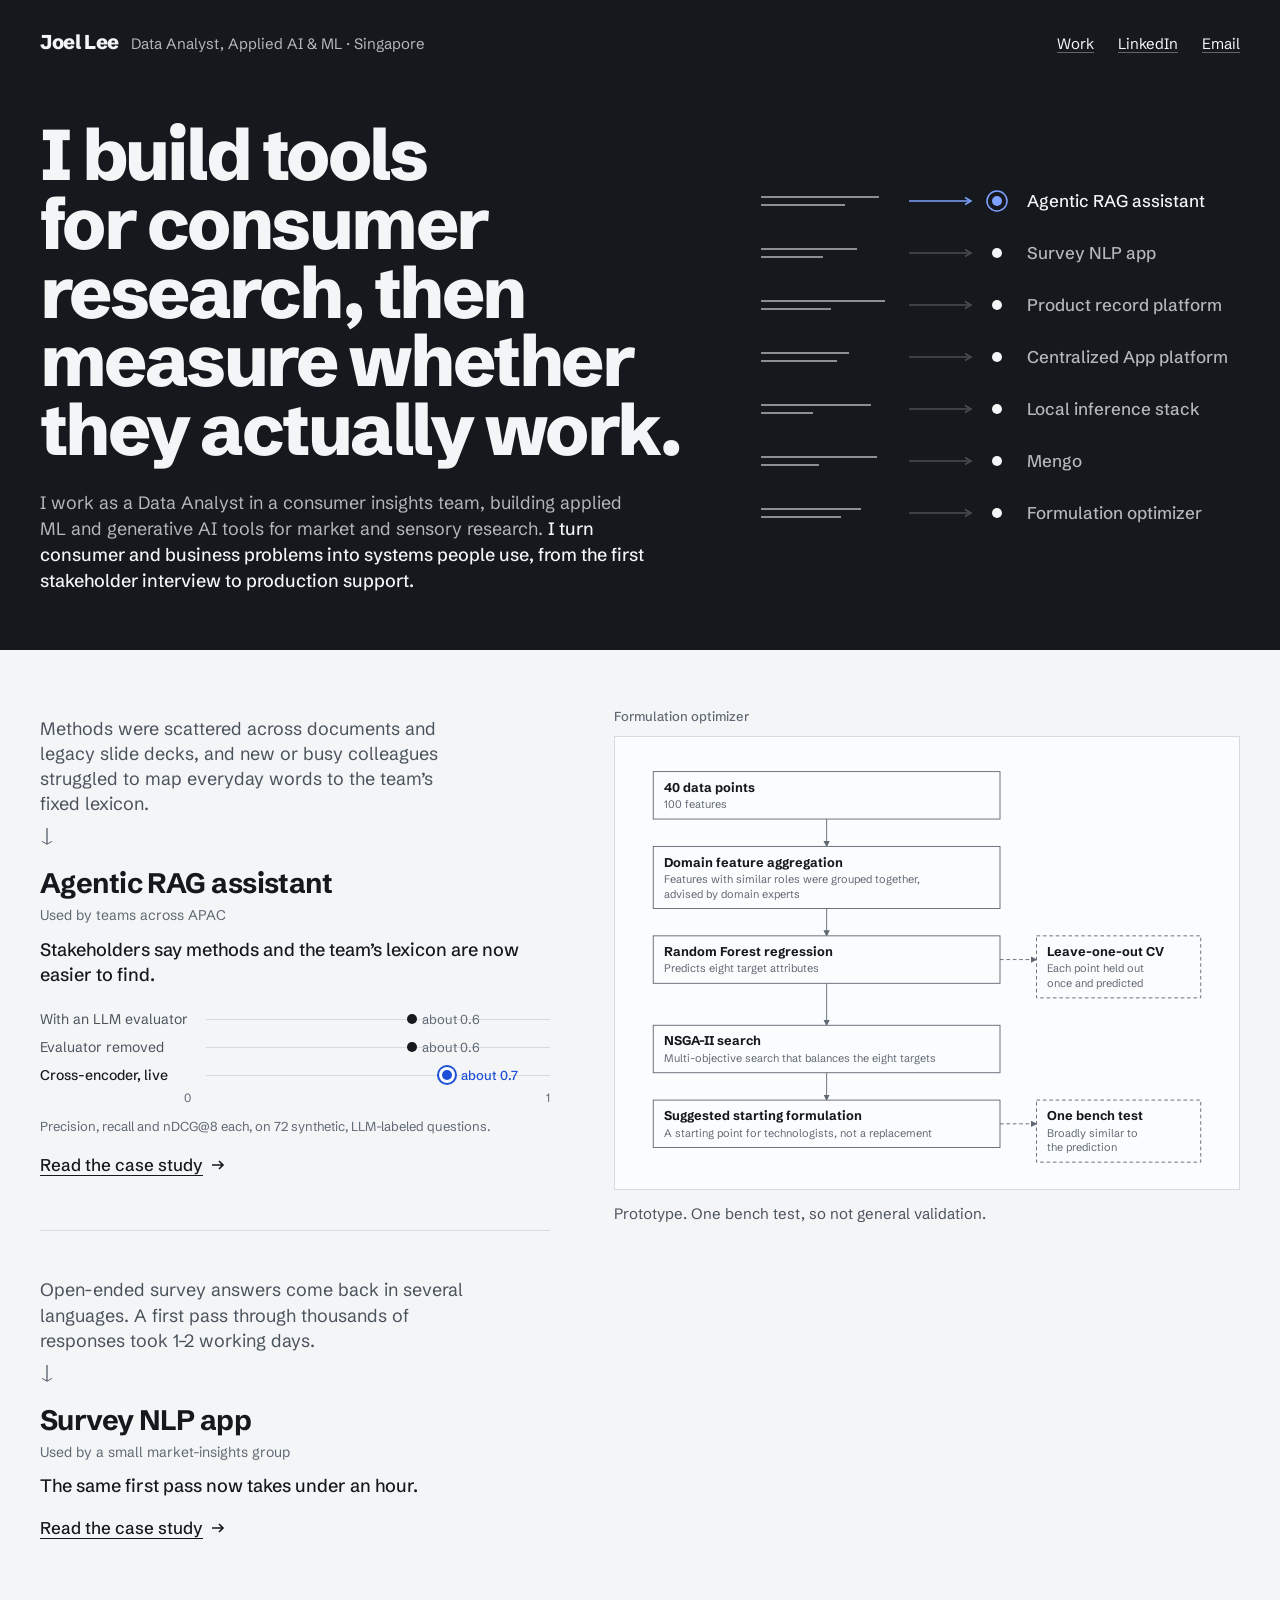
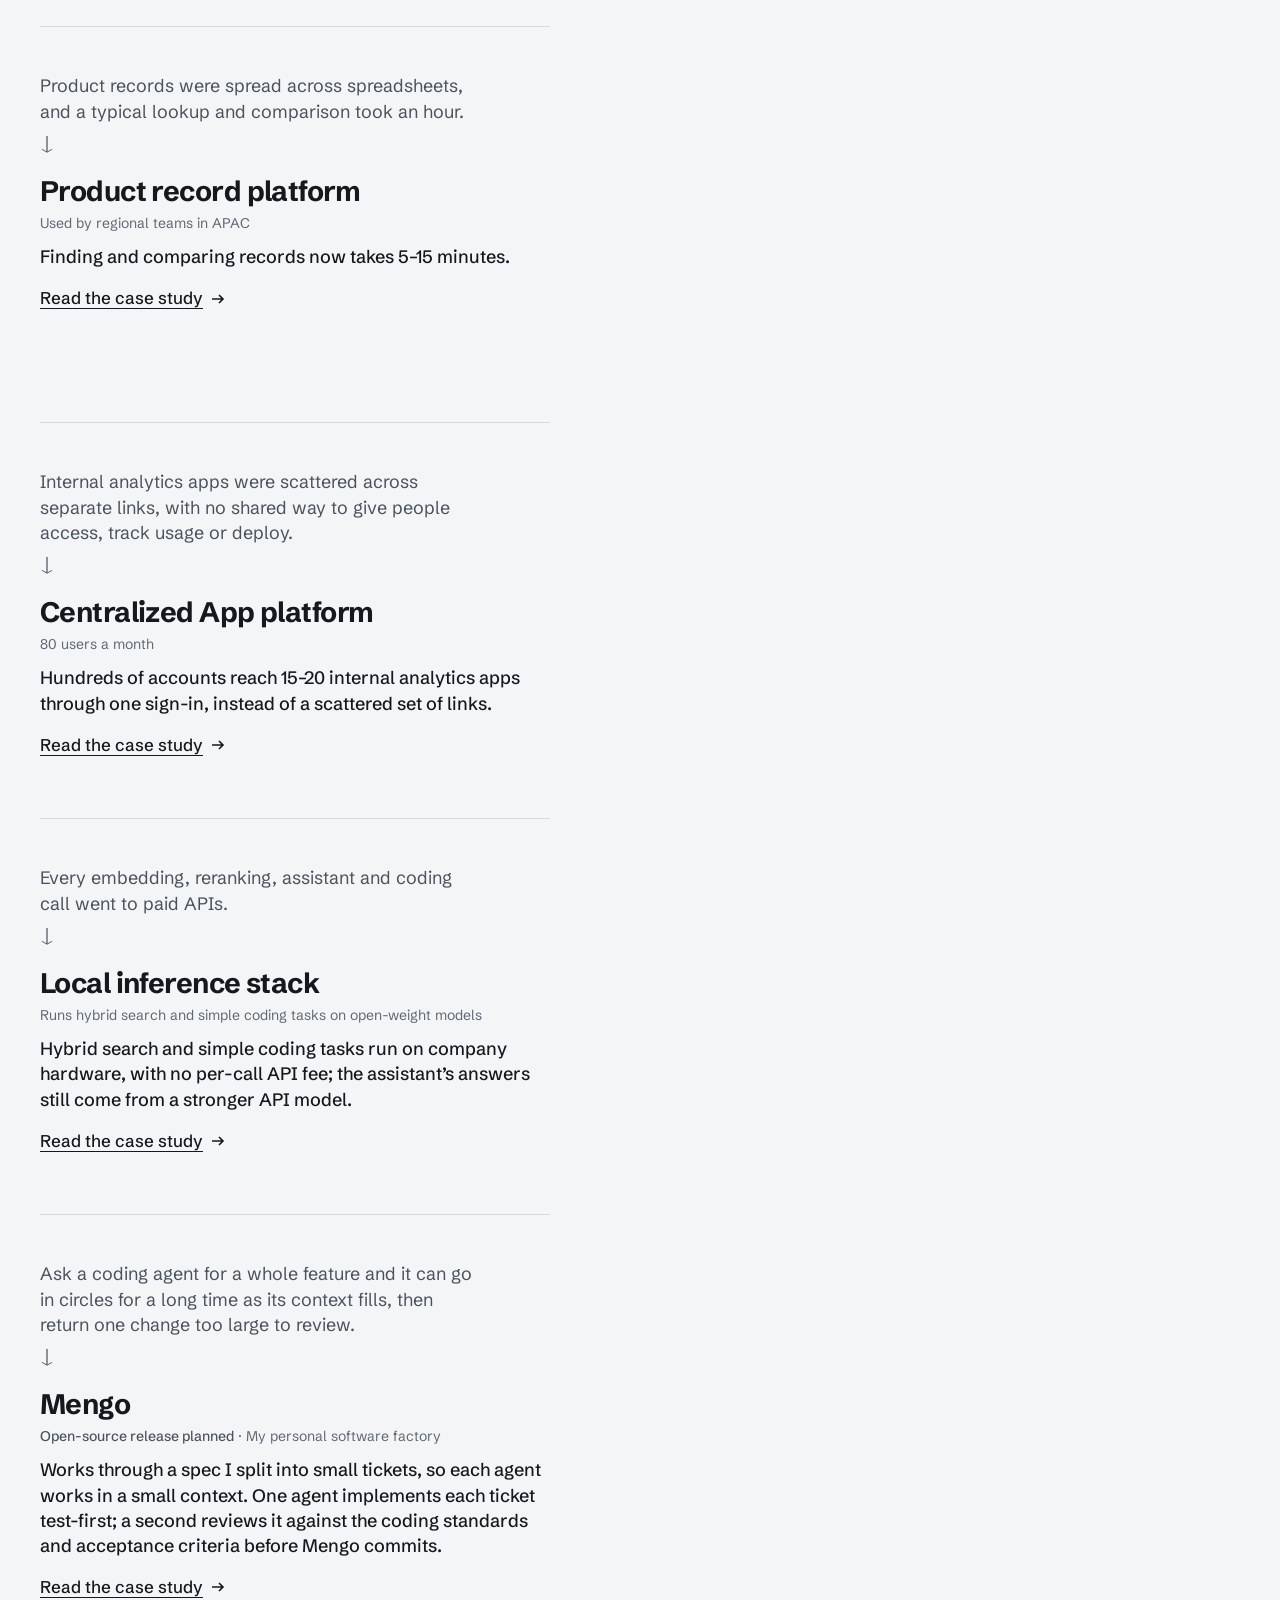
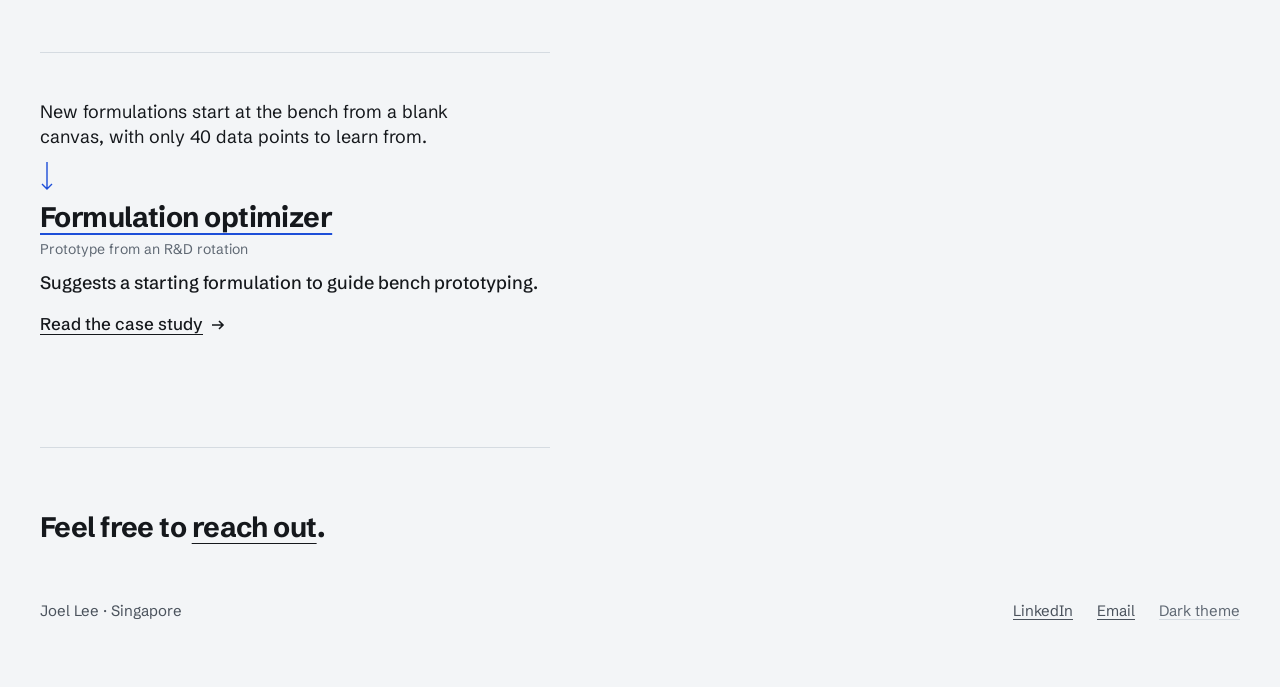
==== commit cf0e9f62: "Add Mengo demo, next-project links and a closing line Show the scripted Mengo demo on its case study" ====
--- a/index.html
+++ b/index.html
@@ -4,7 +4,7 @@
 <meta charset="utf-8">
 <meta name="viewport" content="width=device-width, initial-scale=1">
 <title>Joel Lee</title>
-<meta name="description" content="Joel Lee, a Data Analyst in a consumer insights team, builds ML and generative AI tools for market and sensory research, and measures whether they work. Seven case studies with architecture, decisions and evidence.">
+<meta name="description" content="Joel Lee, a Data Analyst in a consumer insights team, builds ML and generative AI tools for market and sensory research. Seven case studies with architecture, decisions and evidence.">
 <link rel="preconnect" href="https://fonts.googleapis.com">
 <link rel="preconnect" href="https://fonts.gstatic.com" crossorigin>
 <link href="https://fonts.googleapis.com/css2?family=Schibsted+Grotesk:wght@400;500;700;800&display=swap" rel="stylesheet">
@@ -195,6 +195,7 @@
 .dp-note { font-size: 13px; color: var(--ink-3); margin: 8px 0 0; }
 @keyframes grow { from { transform: scale(0); } }
 
+.reach { padding-top: 64px; font-size: clamp(24px, 2.2vw, 30px); line-height: 1.1; letter-spacing: -0.02em; font-weight: 700; }
 footer { display: flex; flex-wrap: wrap; justify-content: space-between; gap: 16px; padding: 56px 0 64px; color: var(--ink-2); font-size: 15px; }
 footer nav { display: flex; gap: 24px; flex-wrap: wrap; }
 footer .theme { background: none; border: 0; padding: 0; cursor: pointer; text-decoration: underline; text-underline-offset: 0.22em; text-decoration-color: var(--hair); color: var(--ink-3); }
@@ -620,6 +621,8 @@
 </section>
 </main>
 
+  <p class="reach">Feel free to <a href="https://www.linkedin.com/in/joellee3433b221a" rel="noopener">reach out</a>.</p>
+
   <footer>
     <span>Joel Lee · Singapore</span>
     <nav aria-label="Footer">
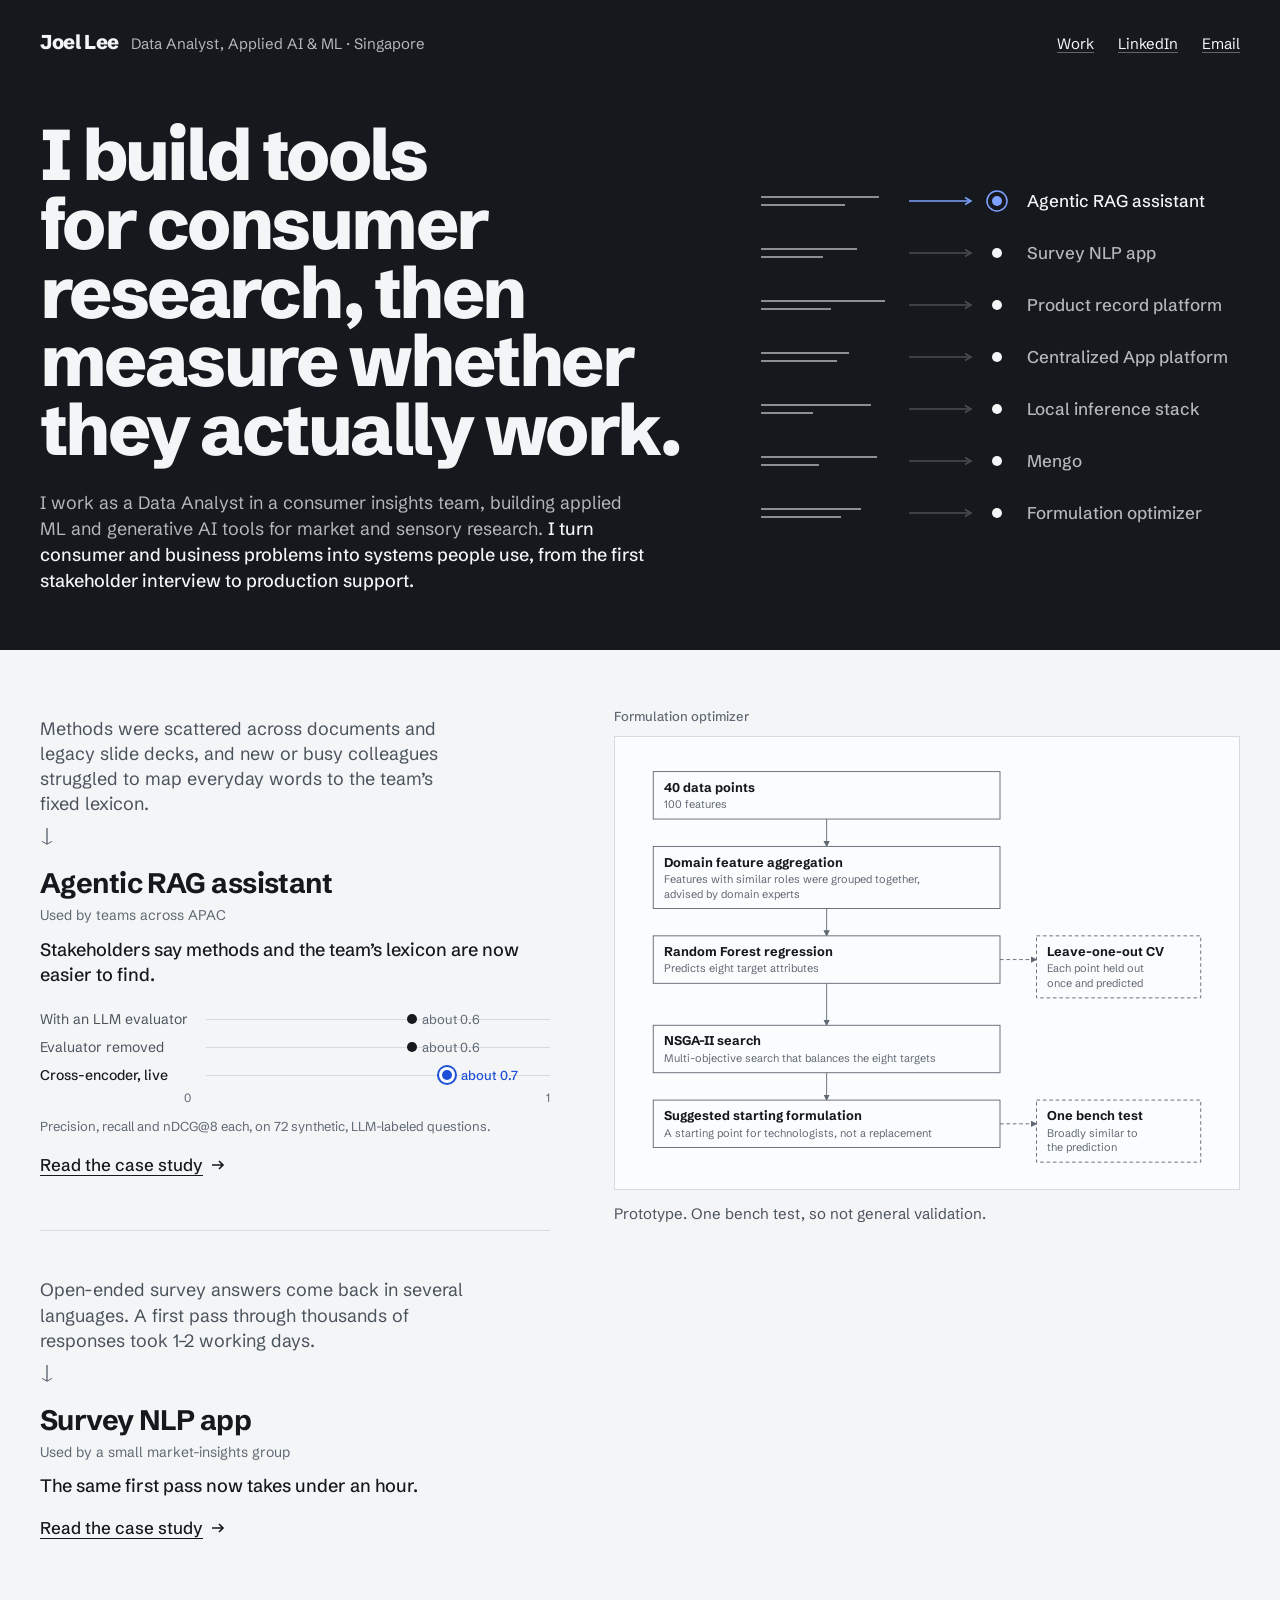
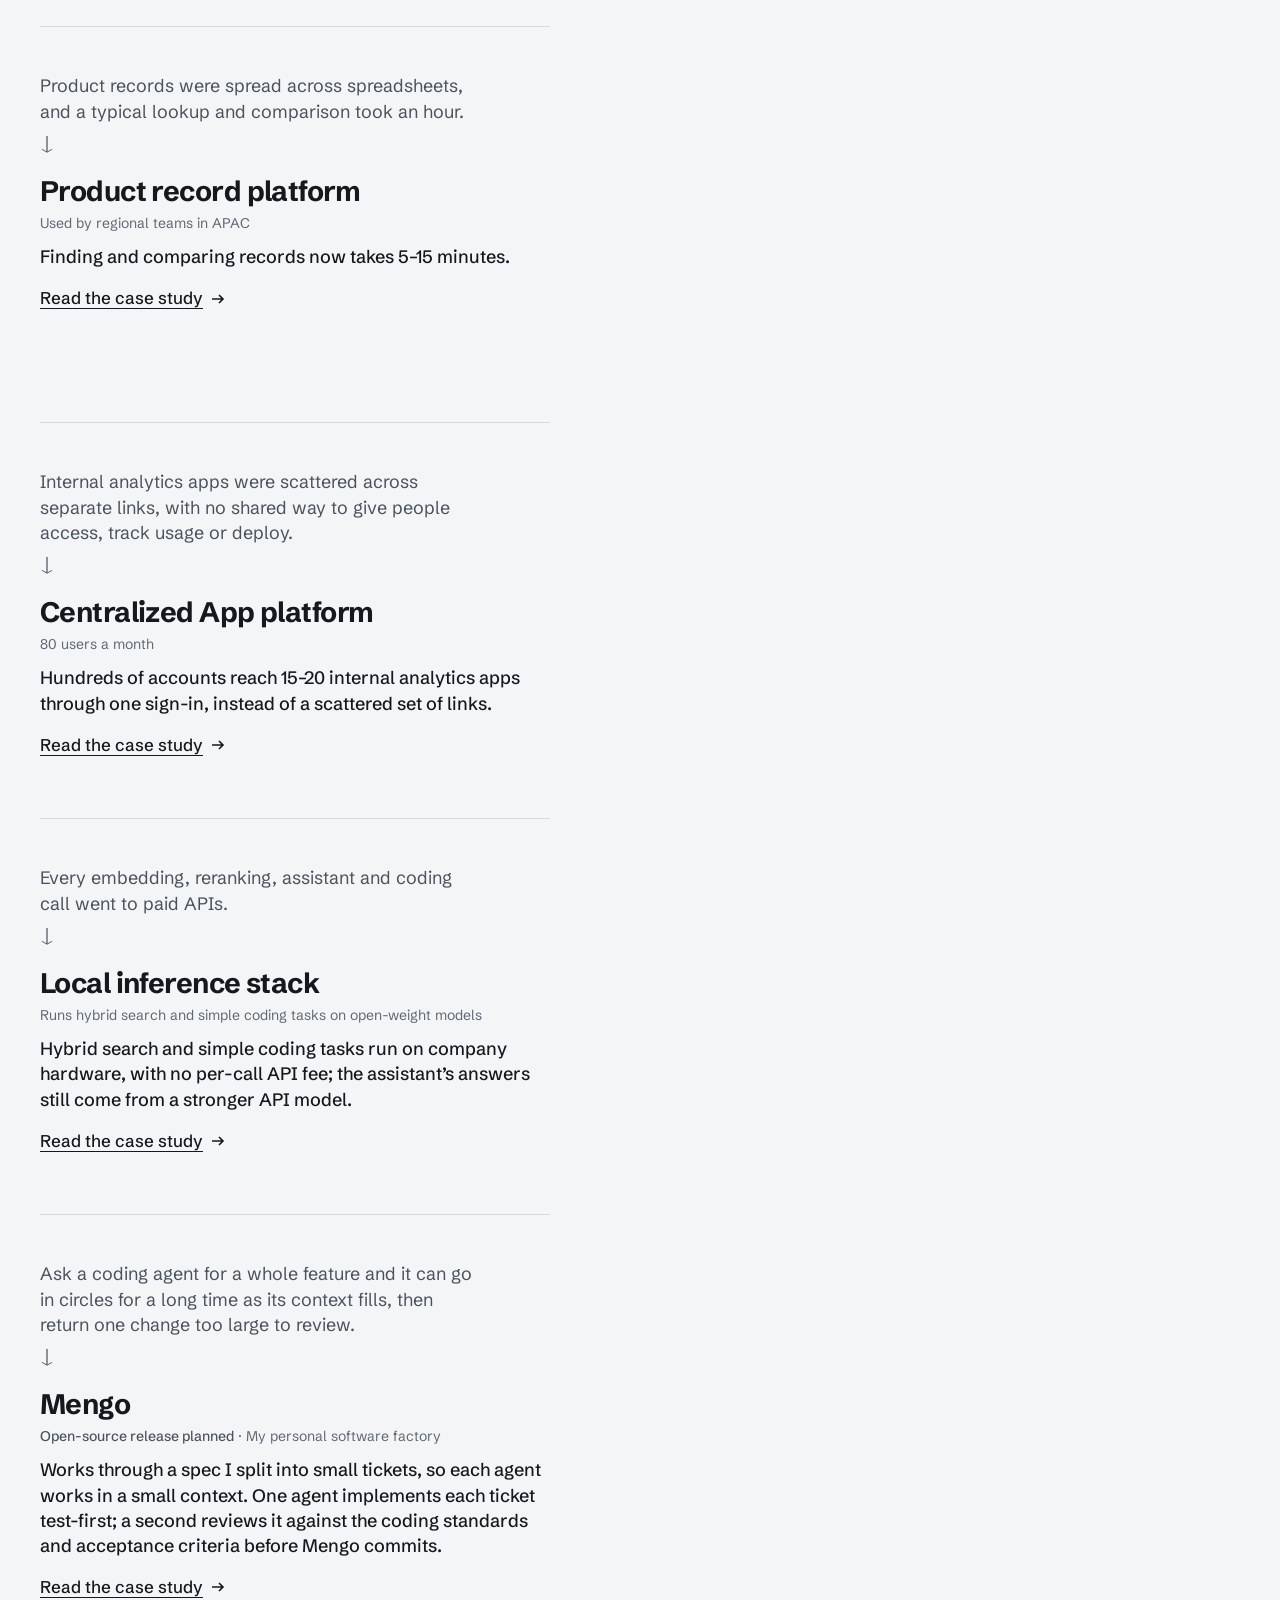
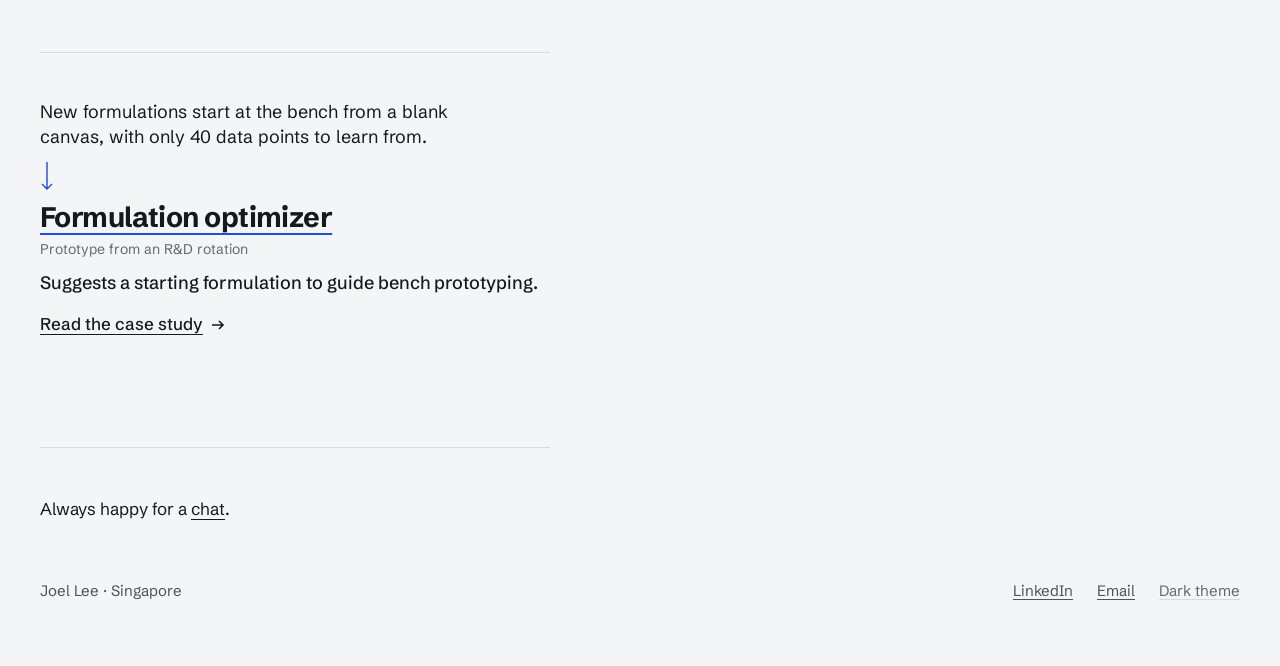
==== commit f5111122: "Make the home page's closing line smaller and more casual Co-Authored-By: Claude Opus 5.5 <noreply@a" ====
--- a/index.html
+++ b/index.html
@@ -195,7 +195,7 @@
 .dp-note { font-size: 13px; color: var(--ink-3); margin: 8px 0 0; }
 @keyframes grow { from { transform: scale(0); } }
 
-.reach { padding-top: 64px; font-size: clamp(24px, 2.2vw, 30px); line-height: 1.1; letter-spacing: -0.02em; font-weight: 700; }
+.reach { padding-top: 48px; }
 footer { display: flex; flex-wrap: wrap; justify-content: space-between; gap: 16px; padding: 56px 0 64px; color: var(--ink-2); font-size: 15px; }
 footer nav { display: flex; gap: 24px; flex-wrap: wrap; }
 footer .theme { background: none; border: 0; padding: 0; cursor: pointer; text-decoration: underline; text-underline-offset: 0.22em; text-decoration-color: var(--hair); color: var(--ink-3); }
@@ -621,7 +621,7 @@
 </section>
 </main>
 
-  <p class="reach">Feel free to <a href="https://www.linkedin.com/in/joellee3433b221a" rel="noopener">reach out</a>.</p>
+  <p class="reach">Always happy for a <a href="https://www.linkedin.com/in/joellee3433b221a" rel="noopener">chat</a>.</p>
 
   <footer>
     <span>Joel Lee · Singapore</span>
